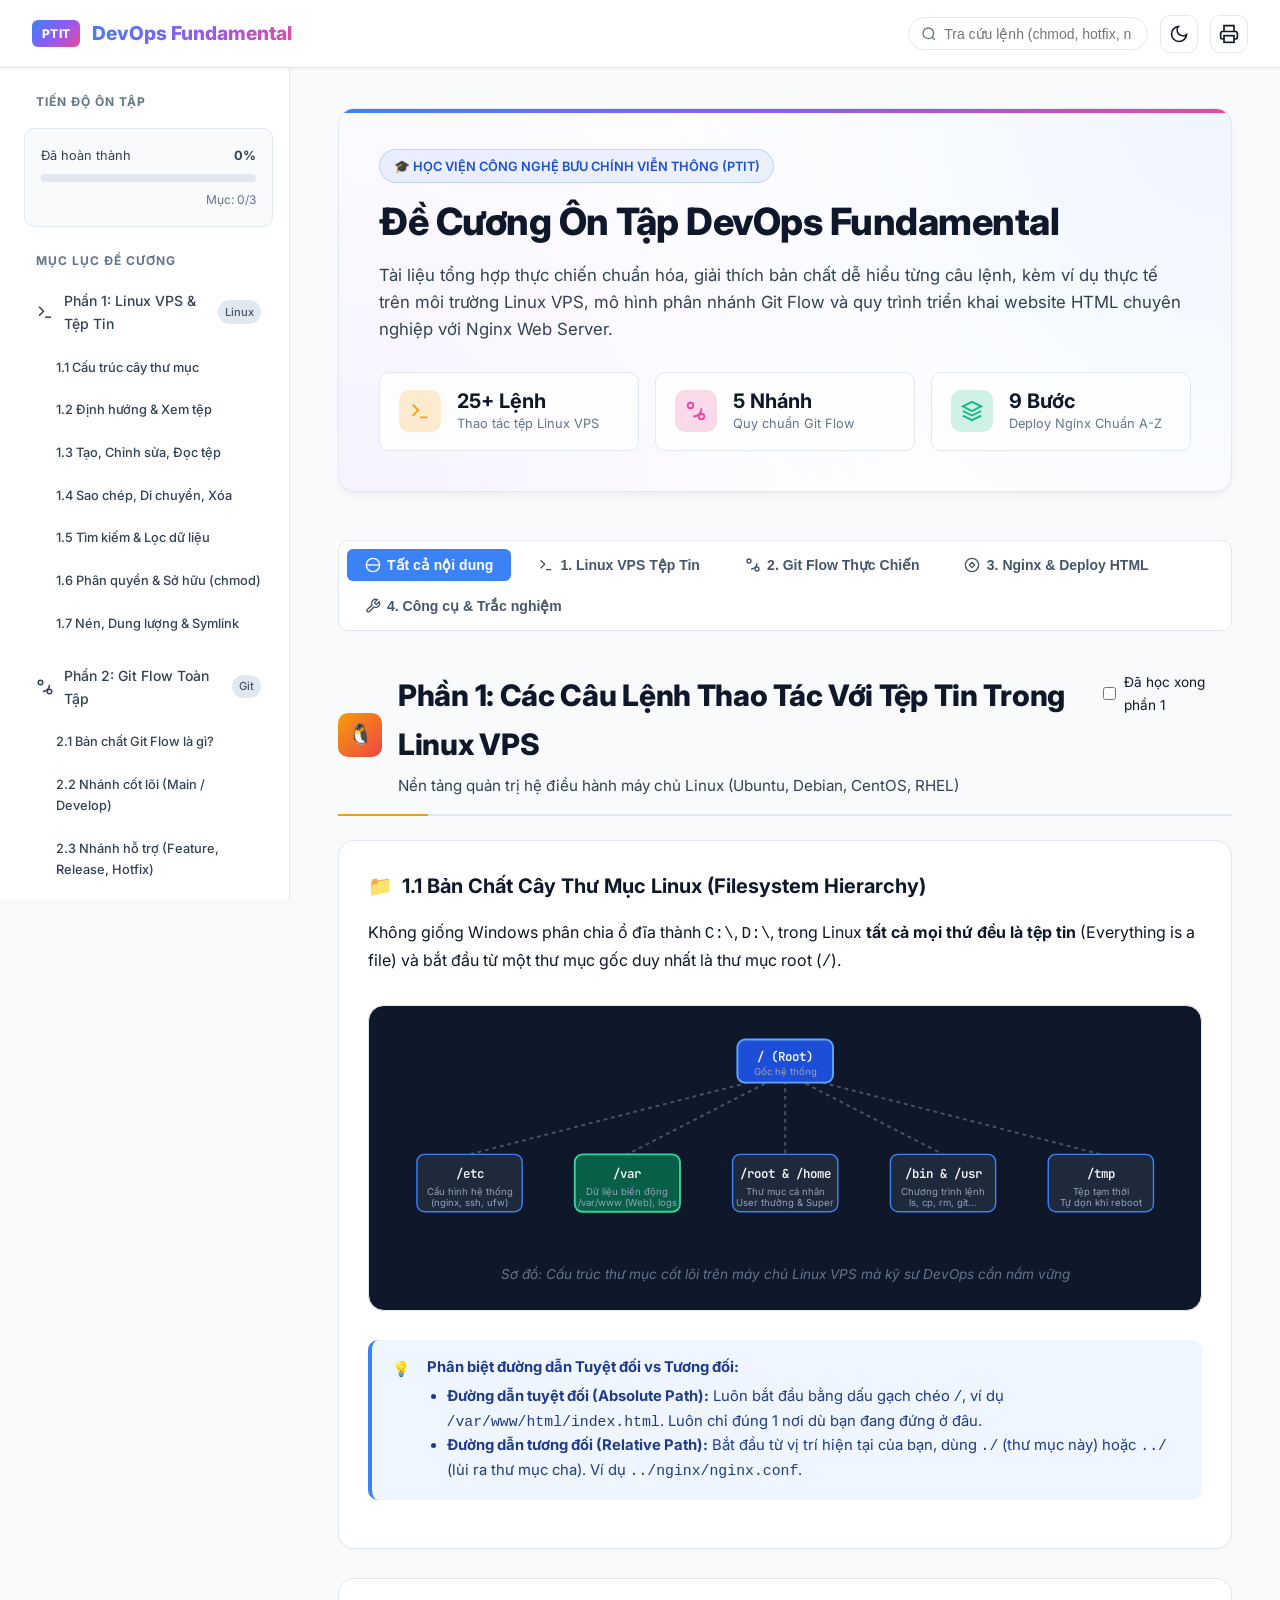
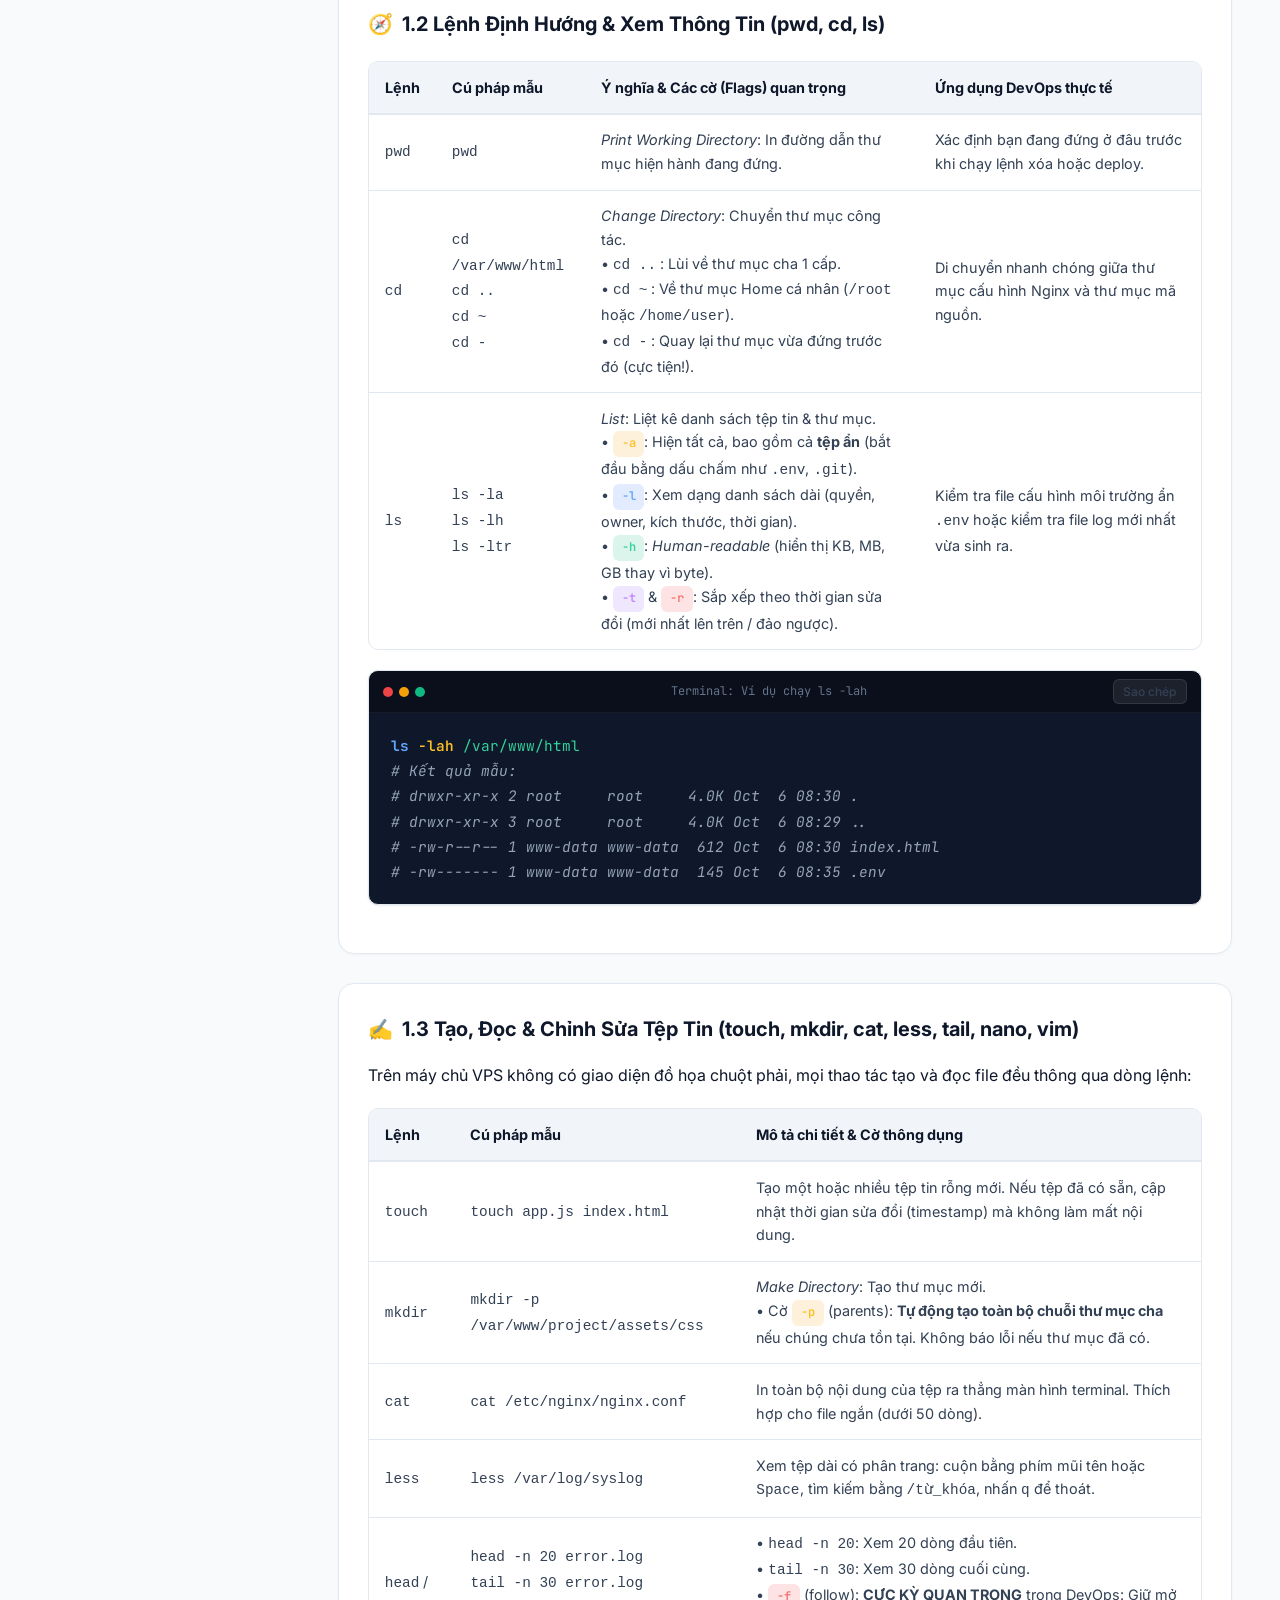
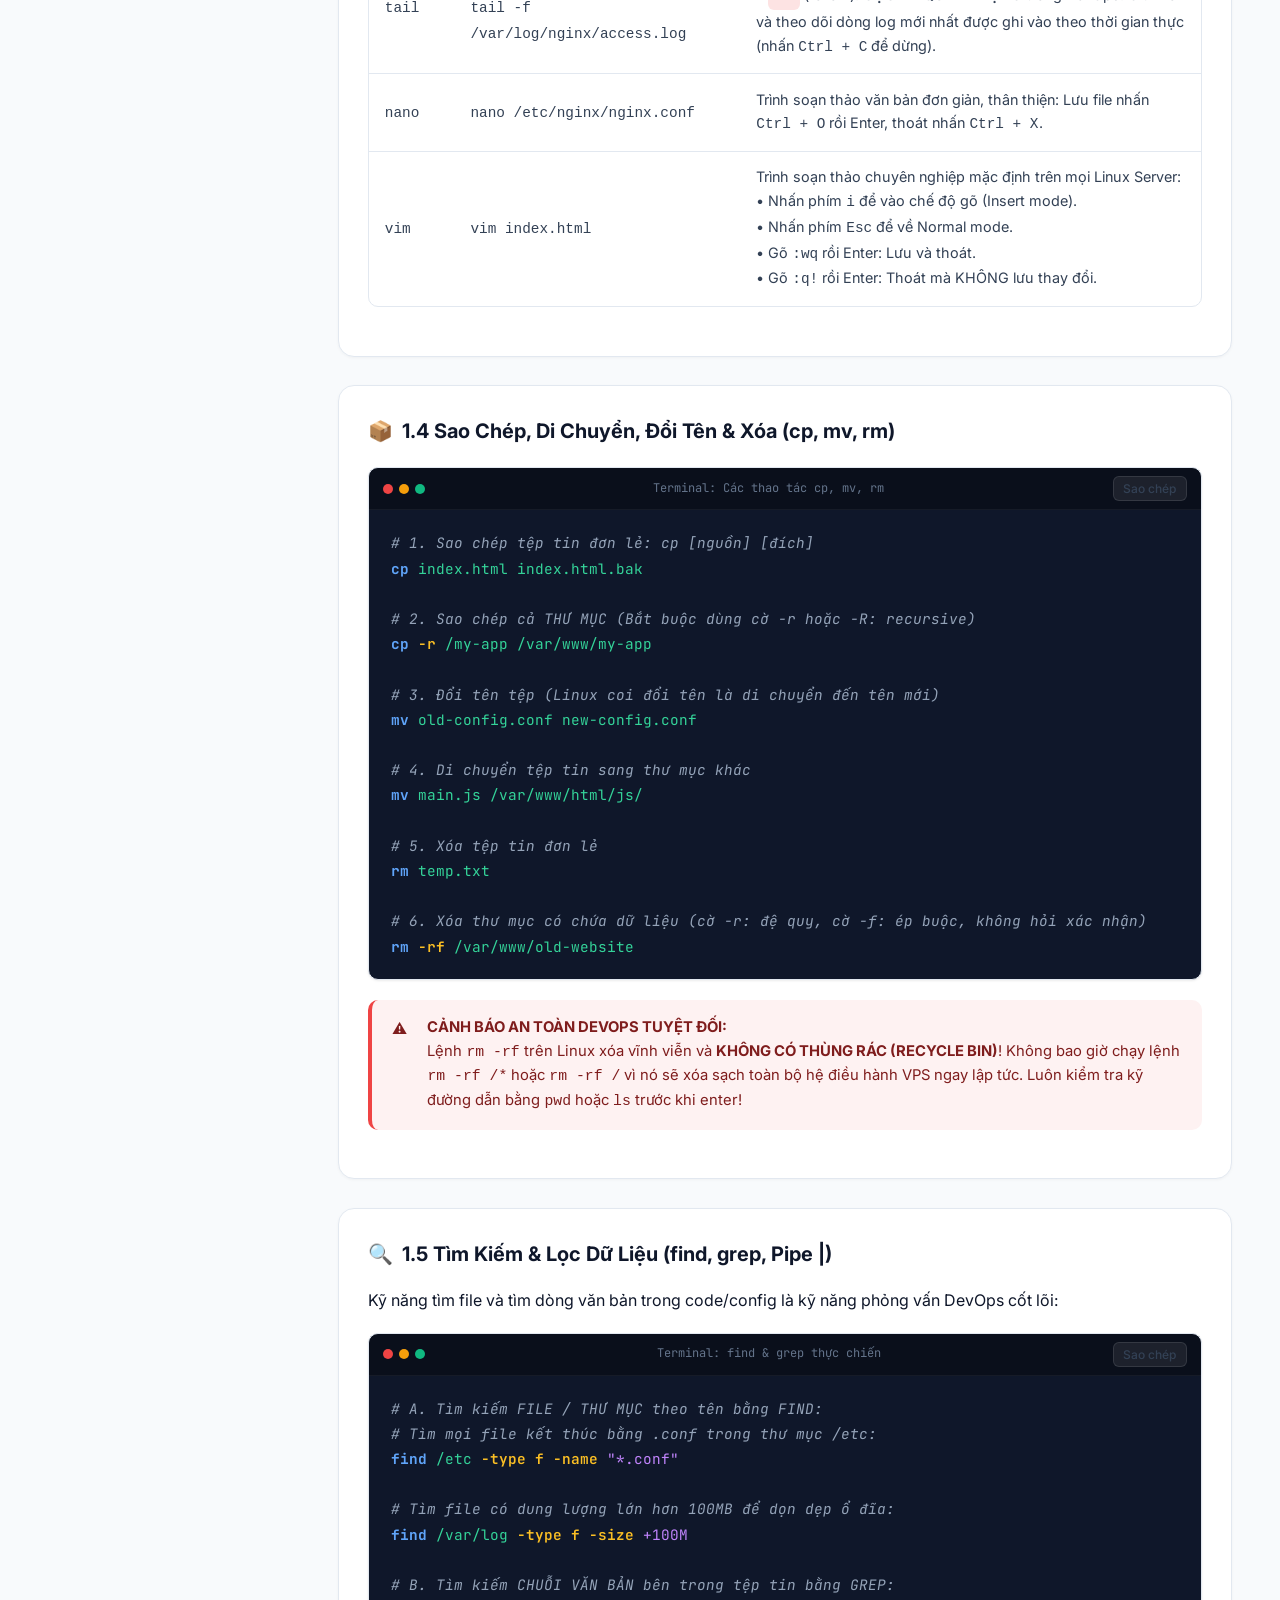
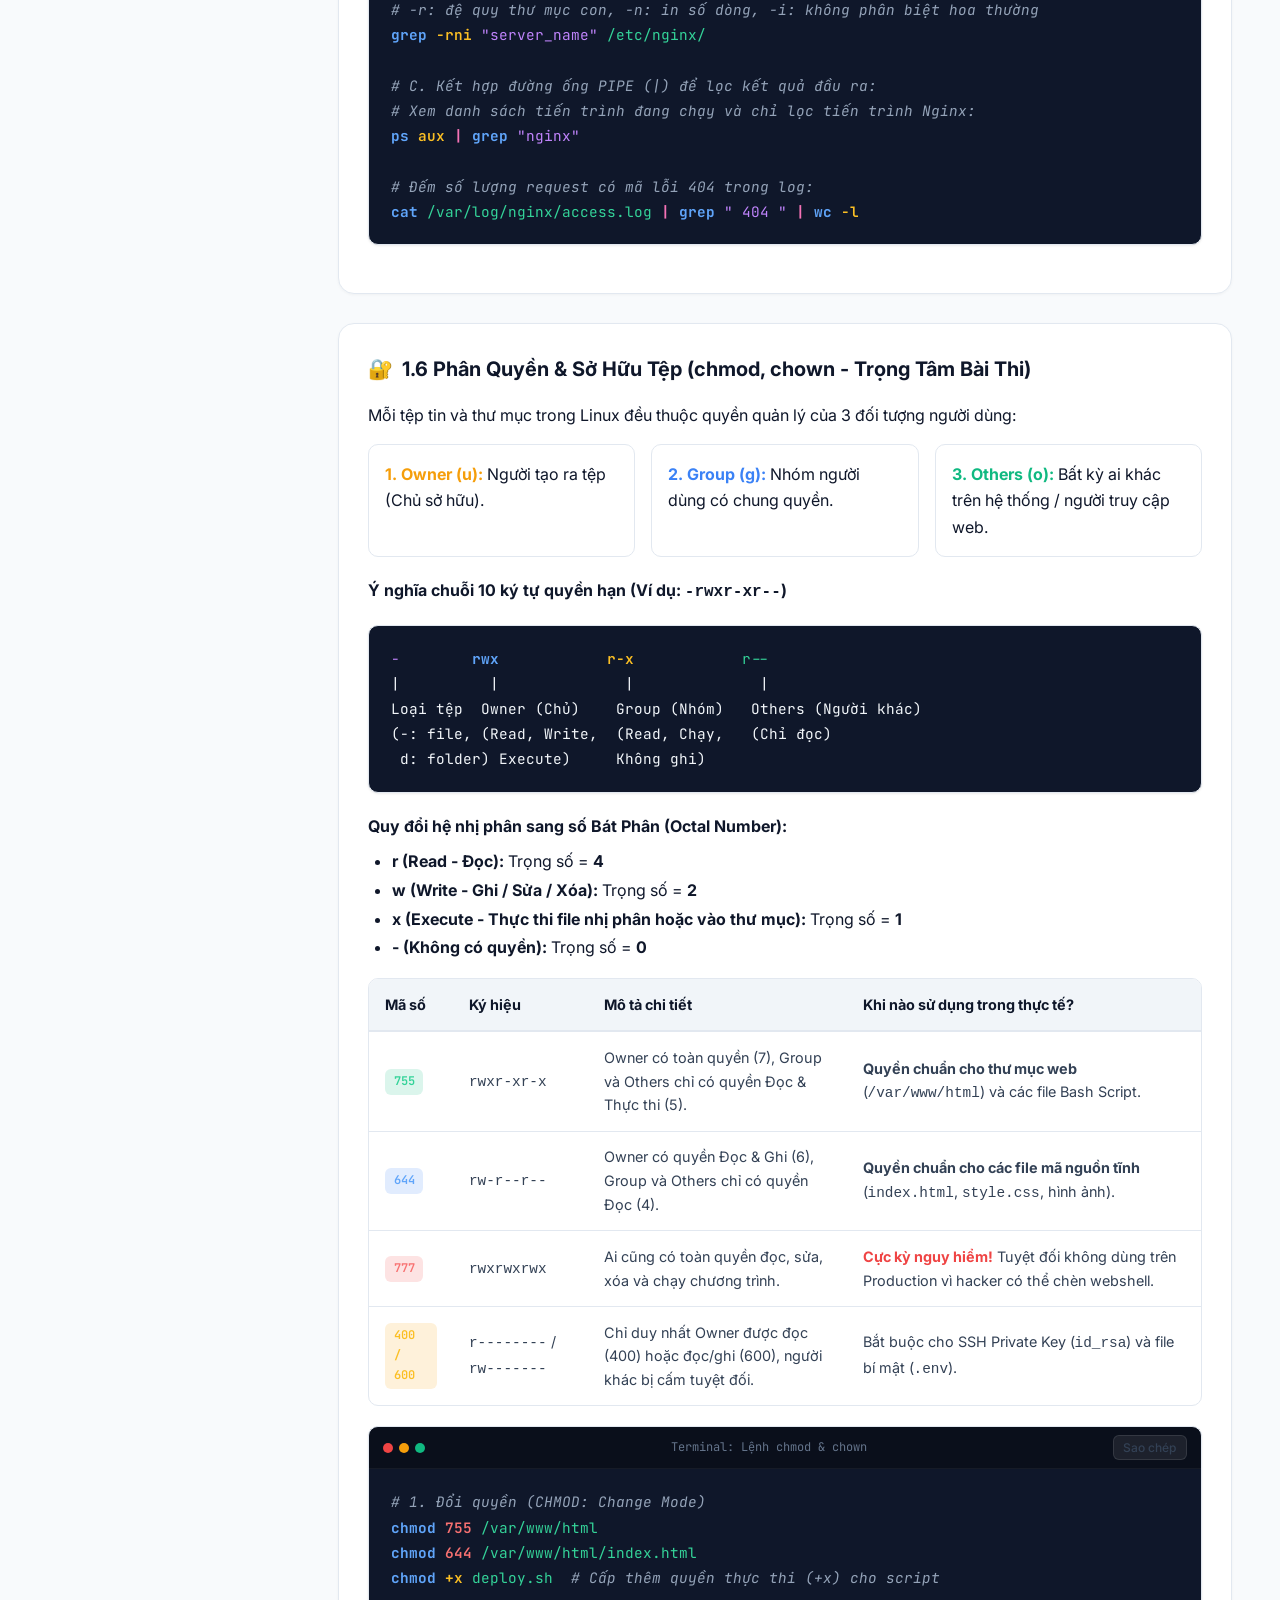
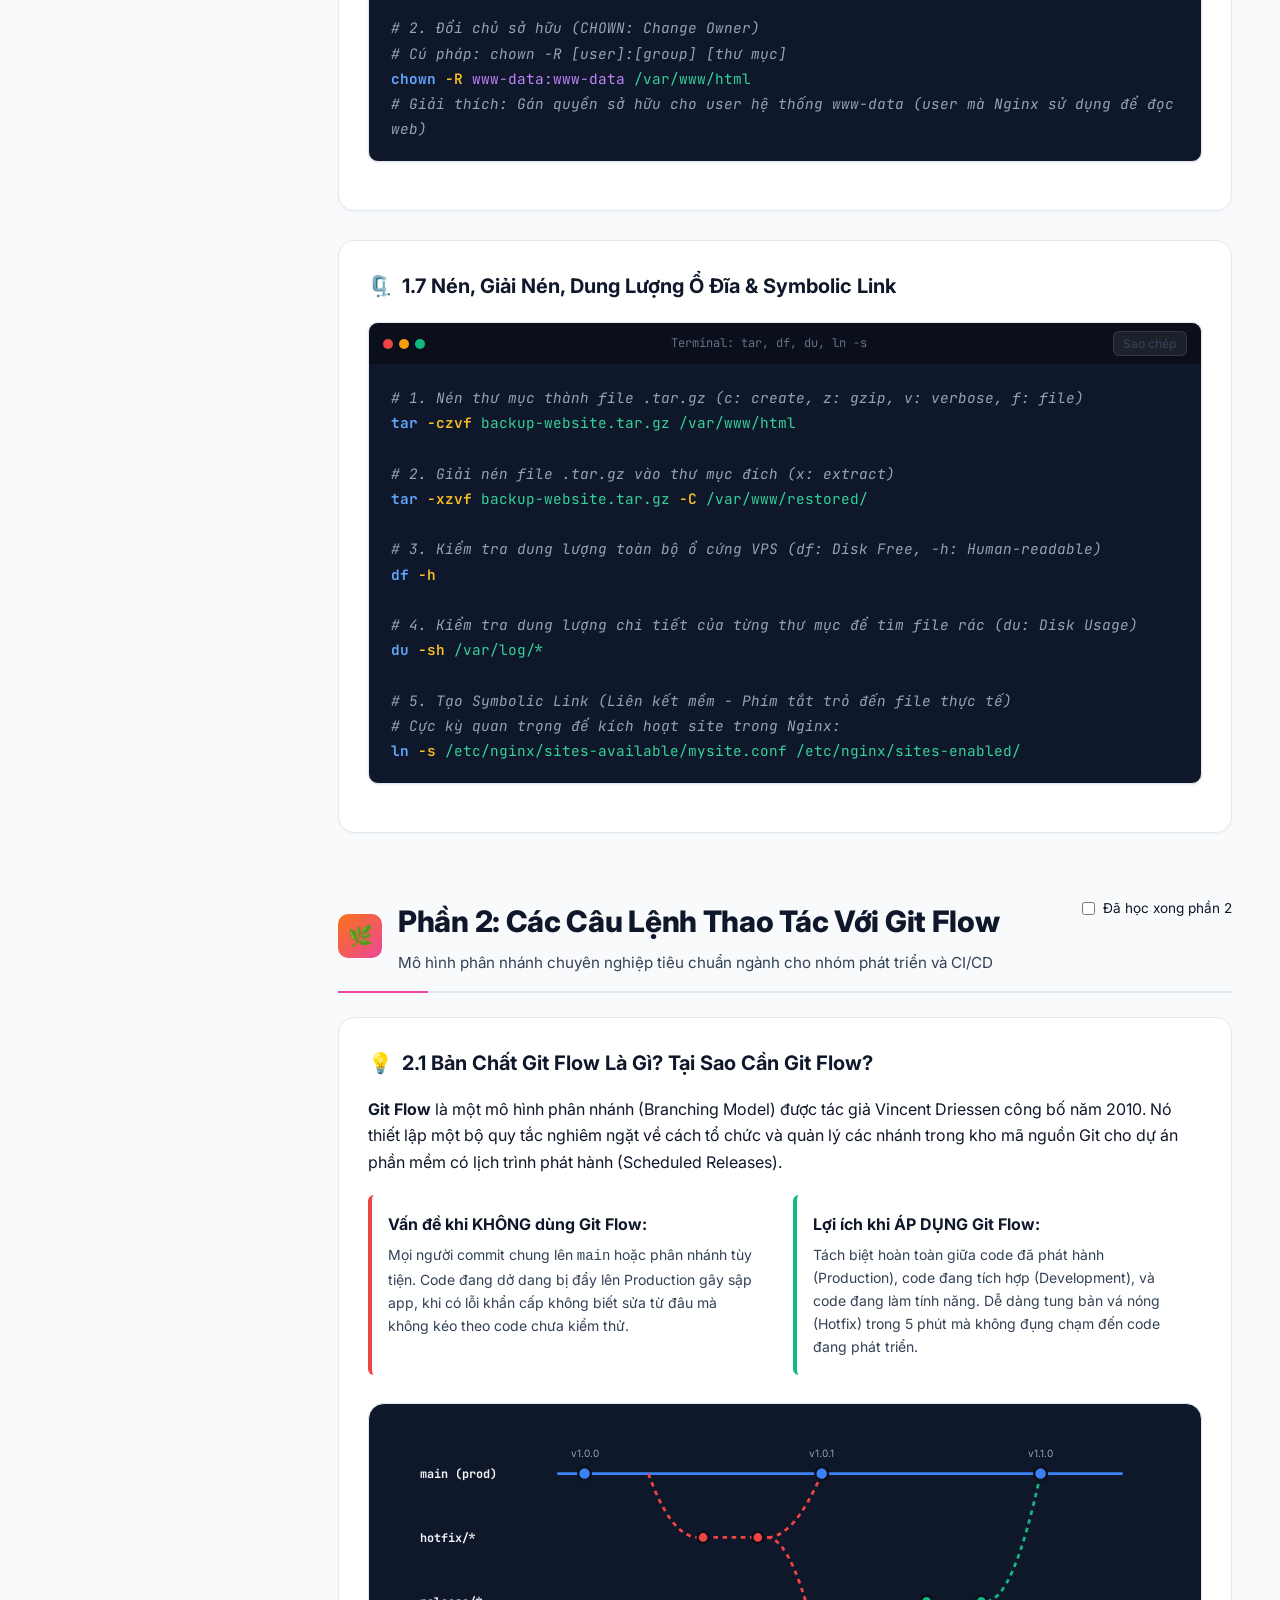
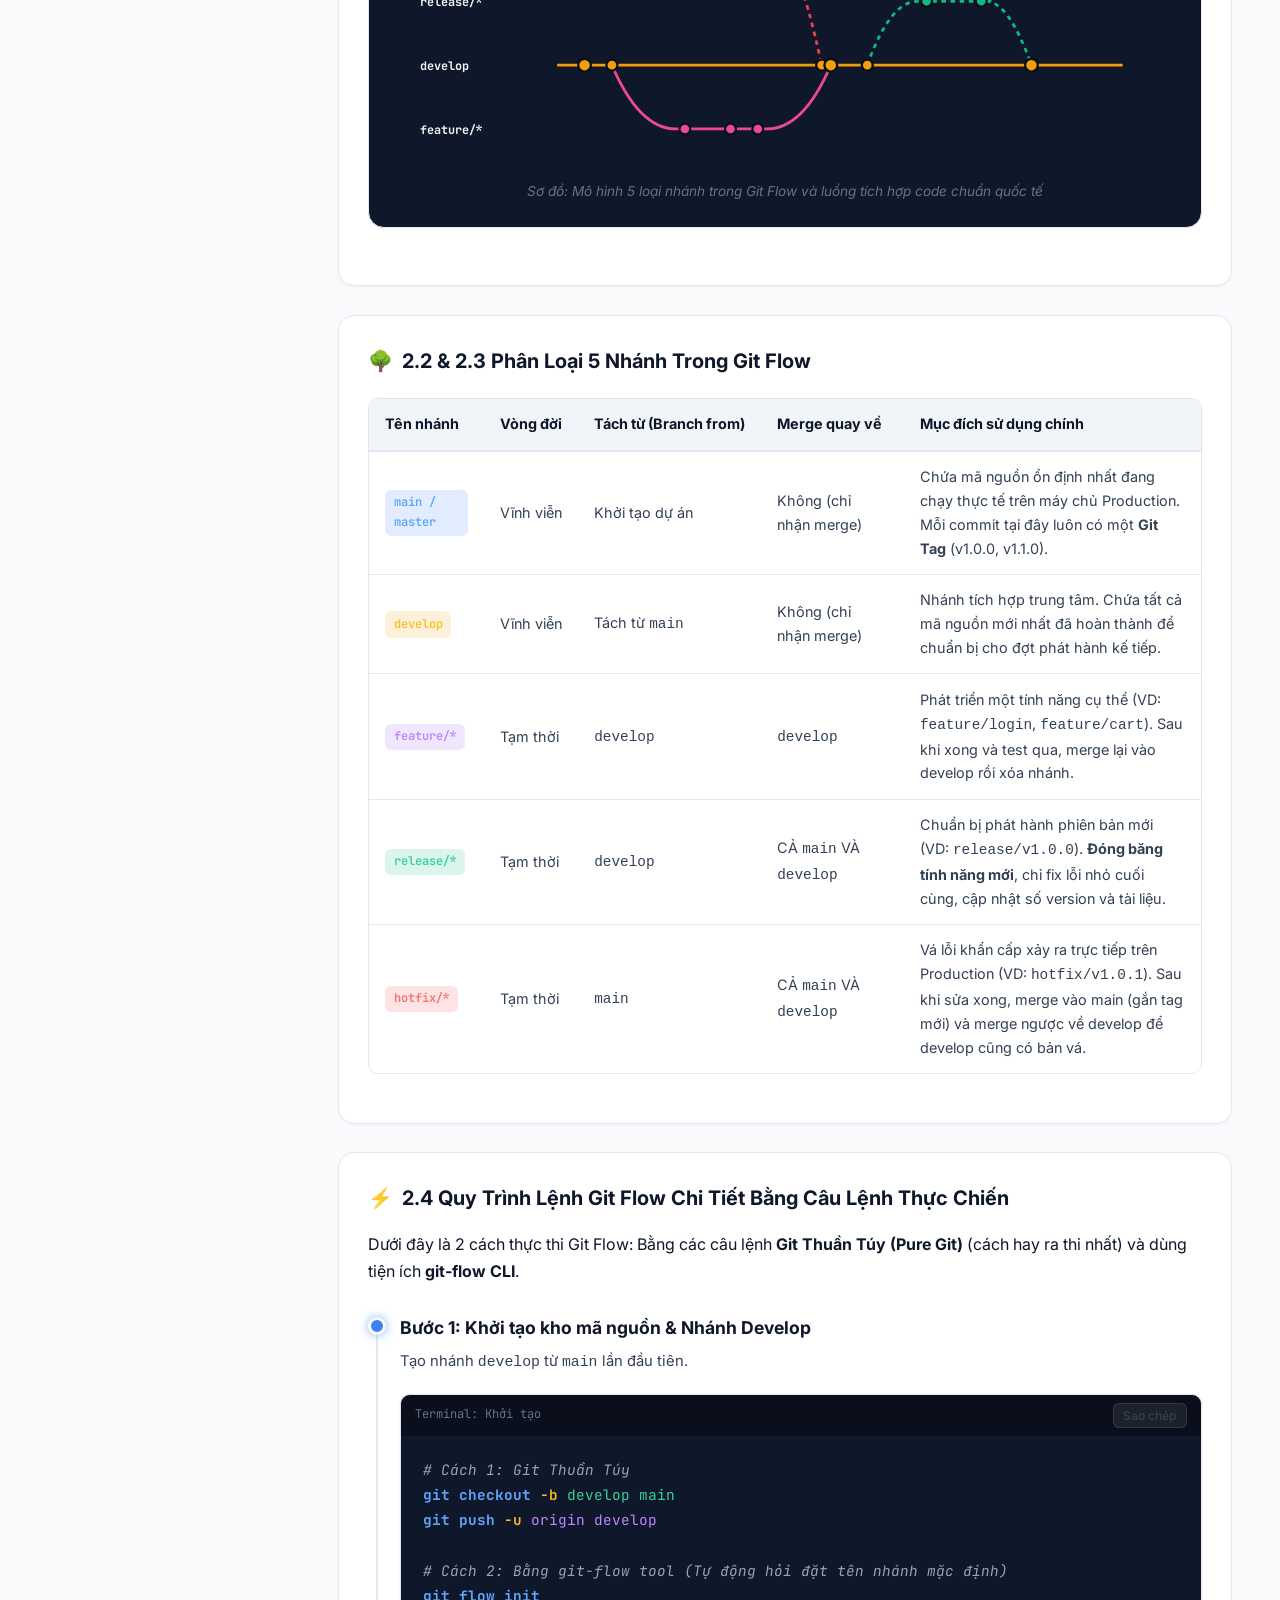
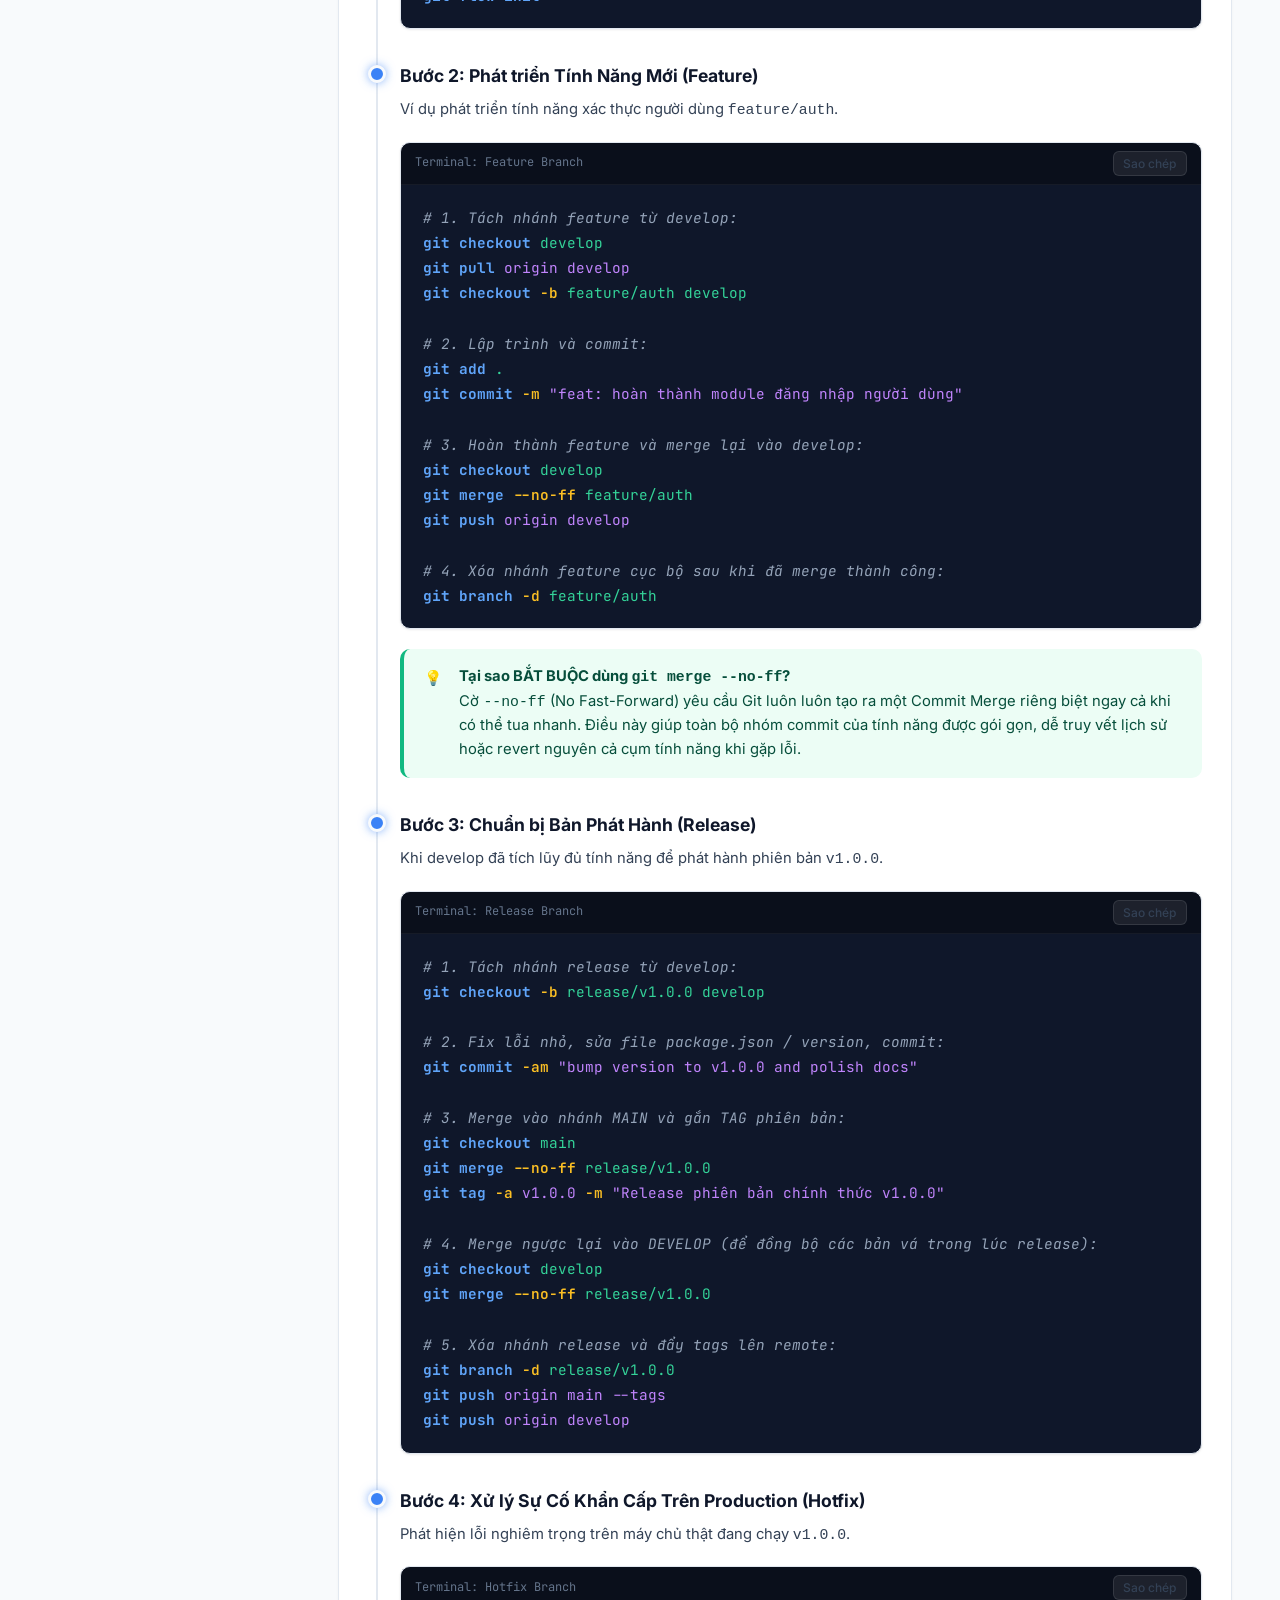
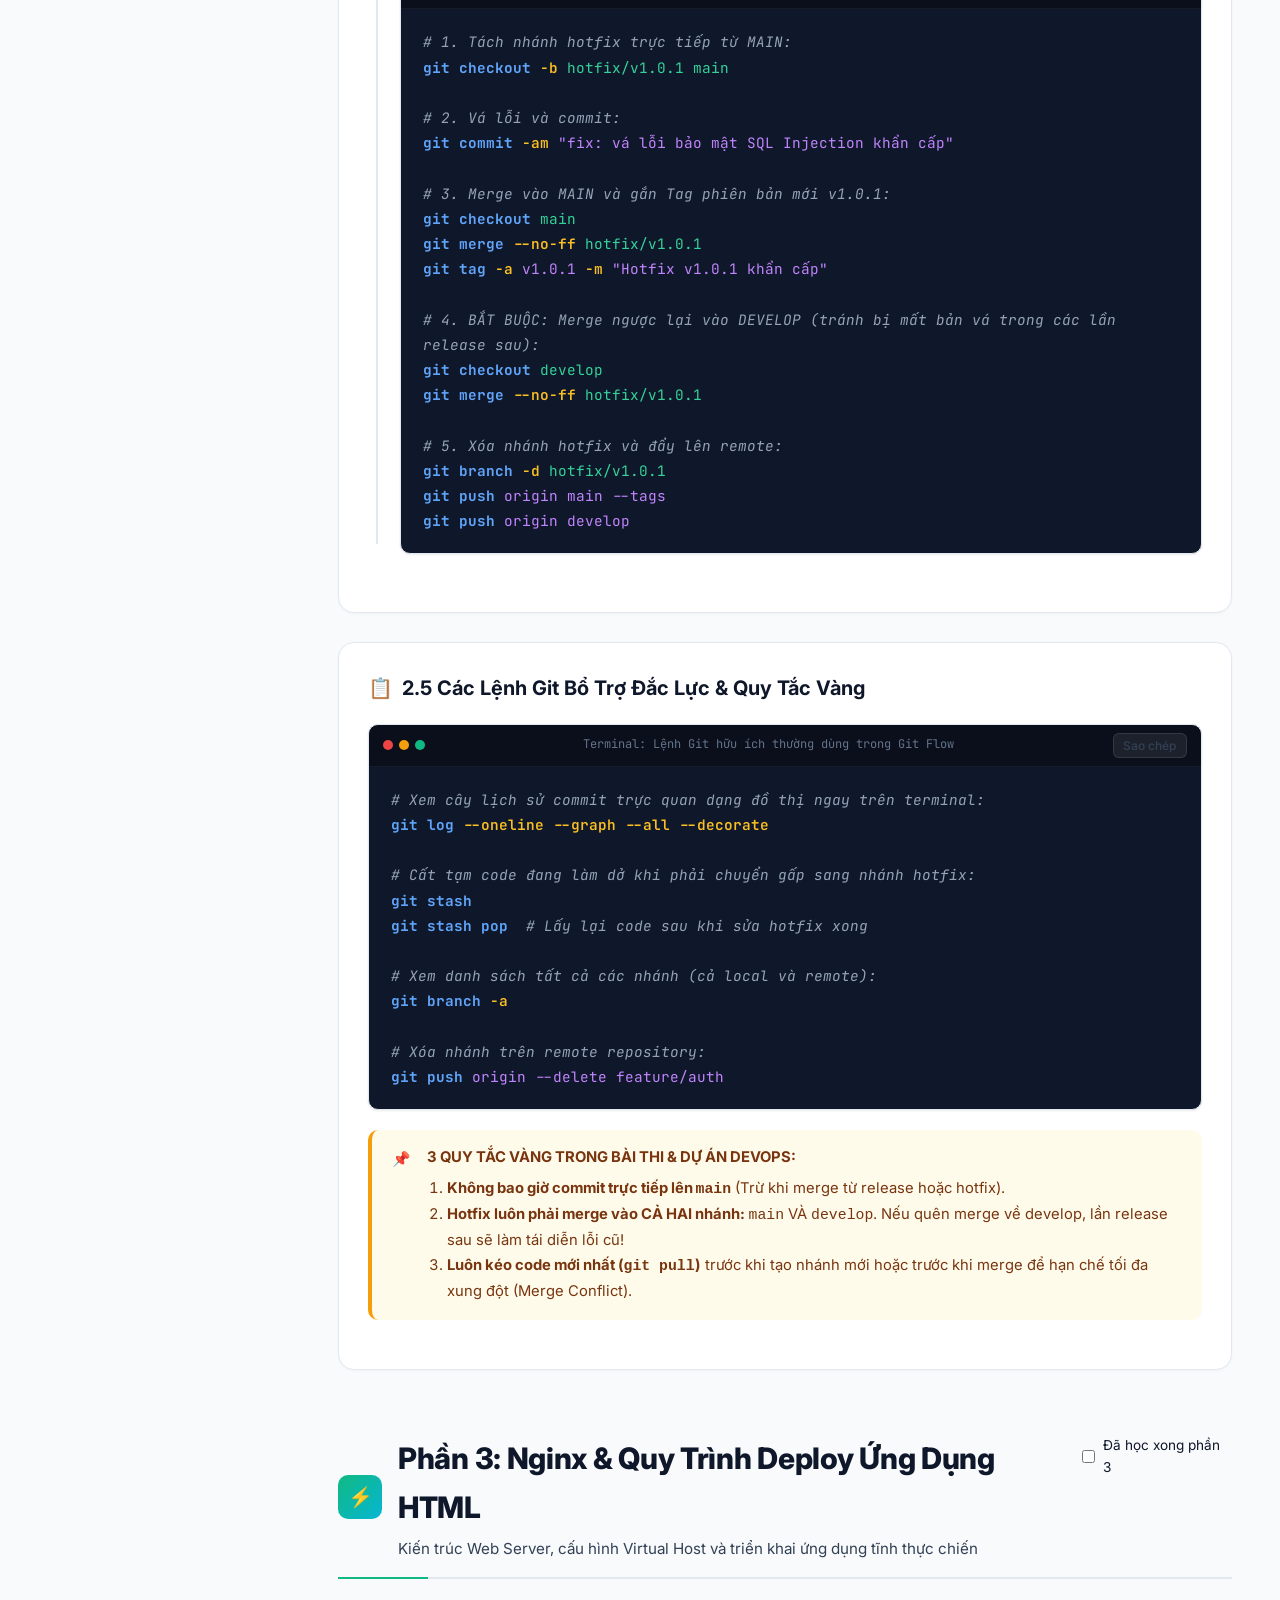
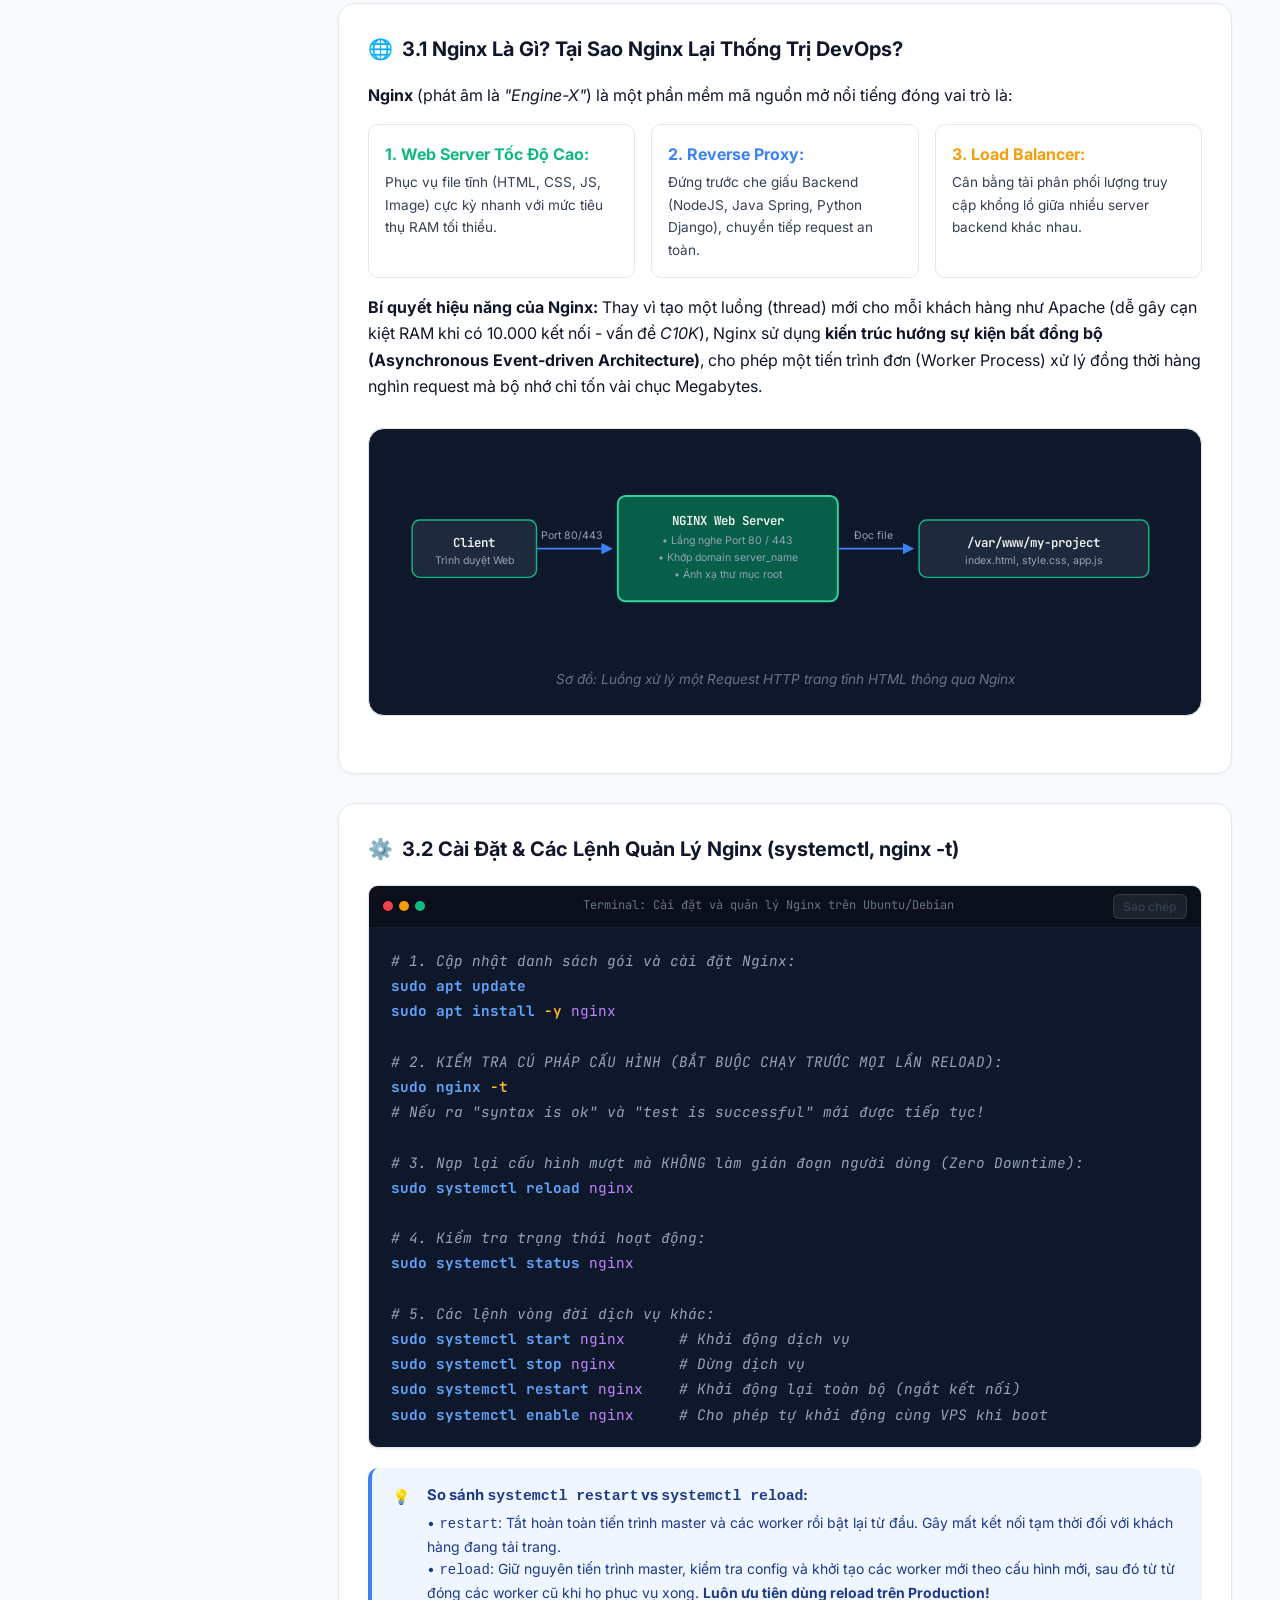
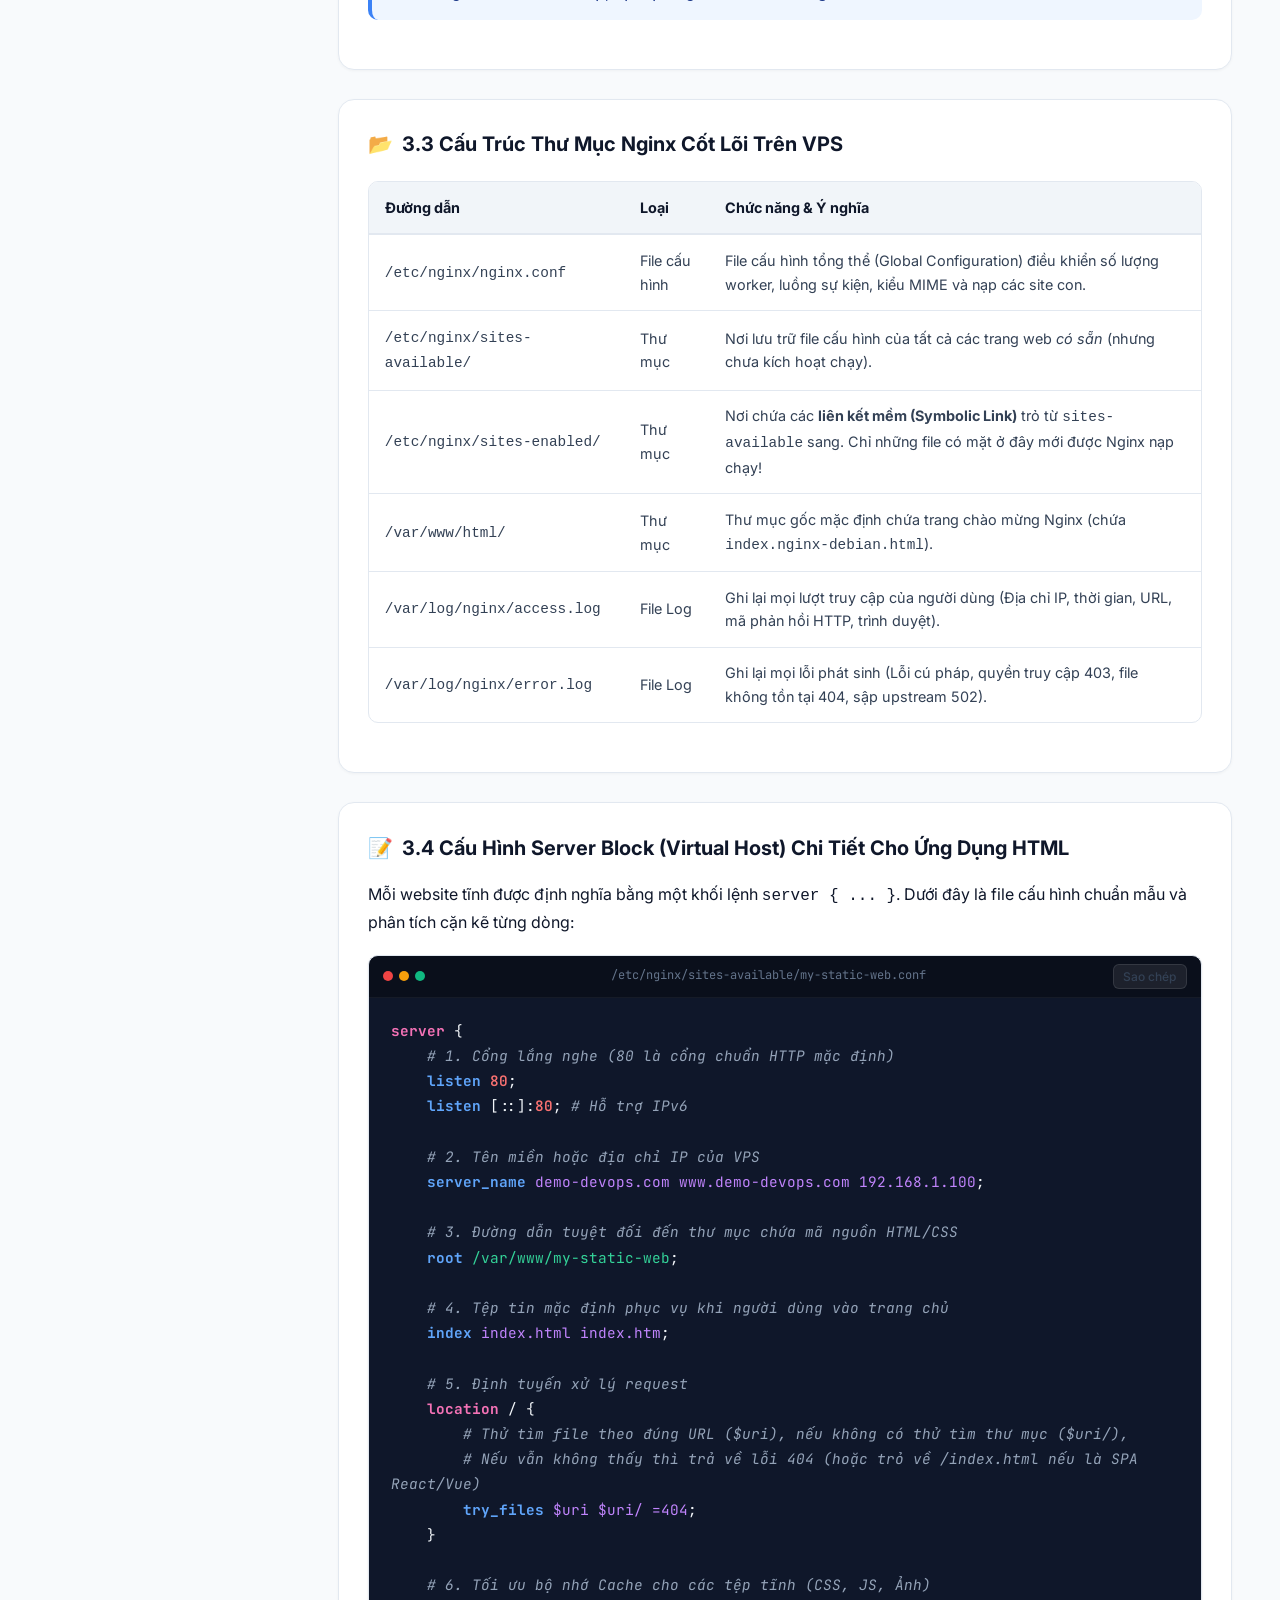
==== de_cuong_on_tap_devops_ptit.html @ 7e4b4e6a "upload de cuong on tap" ====
<!DOCTYPE html>
<html lang="vi" data-theme="light">
<head>
  <meta charset="UTF-8">
  <meta name="viewport" content="width=device-width, initial-scale=1.0">
  <title>Đề Cương Ôn Tập DevOps Fundamental - Linux VPS, Git Flow & Nginx Deploy | PTIT</title>
  <meta name="description" content="Đề cương ôn tập chi tiết, dễ hiểu môn DevOps Fundamental: Lệnh thao tác tệp tin Linux VPS, quy trình phân nhánh Git Flow, cấu hình và deploy website HTML với Nginx.">
  
  <!-- Google Fonts -->
  <link rel="preconnect" href="https://fonts.googleapis.com">
  <link rel="preconnect" href="https://fonts.gstatic.com" crossorigin>
  <link href="https://fonts.googleapis.com/css2?family=Inter:wght@400;500;600;700;800&family=JetBrains+Mono:wght@400;500;600;700&display=swap" rel="stylesheet">
  
  <!-- Stylesheet -->
  <style>
/* ===================================================================
   ĐỀ CƯƠNG ÔN TẬP DEVOPS FUNDAMENTAL - PTIT
   Chủ đề: Linux VPS File Commands | Git Flow | Nginx Deployment
   Design System & Styling
   =================================================================== */

:root {
  /* Color Palette - Dark Mode (Default) */
  --bg-primary: #0b0f19;
  --bg-secondary: #111827;
  --bg-card: #1a2234;
  --bg-card-hover: #222d42;
  --bg-input: #151d2d;
  --bg-code: #0d121f;

  --border-color: rgba(255, 255, 255, 0.08);
  --border-focus: #3b82f6;

  --text-primary: #f3f4f6;
  --text-secondary: #9ca3af;
  --text-muted: #6b7280;
  --text-accent: #60a5fa;

  /* Brand Accents */
  --accent-blue: #3b82f6;
  --accent-cyan: #06b6d4;
  --accent-green: #10b981;
  --accent-yellow: #f59e0b;
  --accent-red: #ef4444;
  --accent-purple: #8b5cf6;
  --accent-pink: #ec4899;

  /* Gradients */
  --gradient-linux: linear-gradient(135deg, #f59e0b 0%, #ef4444 100%);
  --gradient-git: linear-gradient(135deg, #f97316 0%, #ec4899 100%);
  --gradient-nginx: linear-gradient(135deg, #10b981 0%, #06b6d4 100%);
  --gradient-hero: linear-gradient(135deg, #3b82f6 0%, #8b5cf6 50%, #ec4899 100%);
  --gradient-badge: linear-gradient(135deg, rgba(59, 130, 246, 0.2), rgba(139, 92, 246, 0.2));

  /* Shadows */
  --shadow-sm: 0 2px 4px rgba(0, 0, 0, 0.3);
  --shadow-md: 0 4px 12px rgba(0, 0, 0, 0.4);
  --shadow-lg: 0 10px 25px -5px rgba(0, 0, 0, 0.5), 0 8px 10px -6px rgba(0, 0, 0, 0.4);
  --shadow-glow-blue: 0 0 25px rgba(59, 130, 246, 0.25);
  --shadow-glow-green: 0 0 25px rgba(16, 185, 129, 0.25);

  /* Typography & Layout */
  --font-sans: 'Inter', -apple-system, BlinkMacSystemFont, 'Segoe UI', Roboto, sans-serif;
  --font-mono: 'JetBrains Mono', 'Fira Code', Consolas, 'Courier New', monospace;
  --sidebar-width: 290px;
  --radius-sm: 6px;
  --radius-md: 10px;
  --radius-lg: 16px;
  --radius-full: 9999px;
  --transition: all 0.25s cubic-bezier(0.4, 0, 0.2, 1);
}

/* Light Mode Overrides (Bright, Clean, High Contrast) */
[data-theme="light"] {
  --bg-primary: #f8fafc;
  --bg-secondary: #f1f5f9;
  --bg-card: #ffffff;
  --bg-card-hover: #f1f5f9;
  --bg-input: #ffffff;
  --bg-code: #0f172a;

  --border-color: #e2e8f0;
  --border-focus: #2563eb;

  --text-primary: #0f172a;
  --text-secondary: #334155;
  --text-muted: #64748b;
  --text-accent: #2563eb;

  --shadow-sm: 0 1px 3px rgba(0, 0, 0, 0.05), 0 1px 2px rgba(0, 0, 0, 0.03);
  --shadow-md: 0 4px 6px -1px rgba(0, 0, 0, 0.07), 0 2px 4px -2px rgba(0, 0, 0, 0.04);
  --shadow-lg: 0 10px 15px -3px rgba(0, 0, 0, 0.07), 0 4px 6px -4px rgba(0, 0, 0, 0.03);
  --shadow-glow-blue: 0 0 20px rgba(37, 99, 235, 0.12);
  --shadow-glow-green: 0 0 20px rgba(16, 185, 129, 0.12);
}

/* Light Theme Component Overrides */
[data-theme="light"] .top-navbar {
  background: rgba(255, 255, 255, 0.95);
  border-bottom: 1px solid #e2e8f0;
  box-shadow: 0 1px 3px rgba(0, 0, 0, 0.04);
}

[data-theme="light"] .app-sidebar {
  background: #ffffff;
  border-right: 1px solid #e2e8f0;
}

[data-theme="light"] .sidebar-nav-link {
  color: #334155;
}

[data-theme="light"] .sidebar-nav-link:hover {
  background: #f1f5f9;
  color: #0f172a;
}

[data-theme="light"] .sidebar-nav-link.active {
  background: #2563eb;
  color: #ffffff;
}

[data-theme="light"] .sidebar-badge {
  background: #e2e8f0;
  color: #475569;
}

[data-theme="light"] .sidebar-progress {
  background: #f8fafc;
  border-color: #e2e8f0;
}

[data-theme="light"] .progress-bar-bg {
  background: #e2e8f0;
}

[data-theme="light"] .hero-banner {
  background: radial-gradient(circle at top right, rgba(59, 130, 246, 0.08), transparent 60%),
              radial-gradient(circle at bottom left, rgba(139, 92, 246, 0.08), transparent 60%),
              #ffffff;
  border: 1px solid #e2e8f0;
  box-shadow: 0 4px 6px -1px rgba(0, 0, 0, 0.05);
}

[data-theme="light"] .hero-tag {
  background: rgba(37, 99, 235, 0.08);
  border-color: rgba(37, 99, 235, 0.2);
  color: #1d4ed8;
}

[data-theme="light"] .hero-desc {
  color: #334155;
}

[data-theme="light"] .hero-stat-card {
  background: #f8fafc;
  border: 1px solid #e2e8f0;
}

[data-theme="light"] .stat-number {
  color: #0f172a;
}

[data-theme="light"] .filter-container {
  background: #ffffff;
  border: 1px solid #e2e8f0;
}

[data-theme="light"] .filter-btn {
  color: #475569;
}

[data-theme="light"] .filter-btn:hover {
  background: #f1f5f9;
  color: #0f172a;
}

[data-theme="light"] .content-card {
  background: #ffffff;
  border: 1px solid #e2e8f0;
  box-shadow: 0 1px 3px rgba(0, 0, 0, 0.04);
}

[data-theme="light"] .content-card:hover {
  border-color: #cbd5e1;
  box-shadow: 0 4px 12px rgba(0, 0, 0, 0.06);
}

[data-theme="light"] .card-title {
  color: #0f172a;
}

[data-theme="light"] .callout-info {
  background: #eff6ff;
  border-left-color: #3b82f6;
  color: #1e3a8a;
}

[data-theme="light"] .callout-tip {
  background: #ecfdf5;
  border-left-color: #10b981;
  color: #064e3b;
}

[data-theme="light"] .callout-warning {
  background: #fffbeb;
  border-left-color: #f59e0b;
  color: #78350f;
}

[data-theme="light"] .callout-danger {
  background: #fef2f2;
  border-left-color: #ef4444;
  color: #7f1d1d;
}

[data-theme="light"] .data-table th {
  background: #f1f5f9;
  color: #0f172a;
  border-bottom: 2px solid #e2e8f0;
}

[data-theme="light"] .data-table td {
  color: #334155;
  border-bottom: 1px solid #e2e8f0;
}

[data-theme="light"] .data-table tbody tr:hover {
  background: #f8fafc;
}

[data-theme="light"] .quiz-section {
  background: #ffffff;
  border: 1px solid #e2e8f0;
}

[data-theme="light"] .quiz-question-card {
  background: #f8fafc;
  border: 1px solid #e2e8f0;
}

[data-theme="light"] .quiz-q-text {
  color: #0f172a;
}

[data-theme="light"] .quiz-option-btn {
  background: #ffffff;
  border: 1px solid #e2e8f0;
  color: #334155;
}

[data-theme="light"] .quiz-option-btn:hover {
  background: #eff6ff;
  color: #1d4ed8;
  border-color: #3b82f6;
}

[data-theme="light"] .quiz-explanation {
  background: #f1f5f9;
  color: #334155;
}

[data-theme="light"] .calc-card {
  background: #ffffff;
  border: 1px solid #e2e8f0;
}

[data-theme="light"] .calc-column {
  background: #f8fafc;
  border: 1px solid #e2e8f0;
}

[data-theme="light"] .calc-column-title {
  color: #1d4ed8;
}

[data-theme="light"] .calc-checkbox-label {
  color: #334155;
}

[data-theme="light"] .calc-checkbox-label:hover {
  background: #f1f5f9;
}

[data-theme="light"] .check-badge {
  background: #f1f5f9;
  border-color: #e2e8f0;
  color: #475569;
}

[data-theme="light"] .check-badge:hover {
  background: #ecfdf5;
  color: #065f46;
  border-color: #10b981;
}

[data-theme="light"] .check-badge.checked {
  background: #dcfce7;
  color: #15803d;
  border-color: #86efac;
}

/* Base Styles & Reset */
*, *::before, *::after {
  box-sizing: border-box;
  margin: 0;
  padding: 0;
}

html {
  scroll-behavior: smooth;
  font-size: 16px;
  scroll-padding-top: 80px;
}

body {
  font-family: var(--font-sans);
  background-color: var(--bg-primary);
  color: var(--text-primary);
  line-height: 1.65;
  transition: background-color 0.3s ease, color 0.3s ease;
  overflow-x: hidden;
}

/* Custom Scrollbar */
::-webkit-scrollbar {
  width: 8px;
  height: 8px;
}

::-webkit-scrollbar-track {
  background: var(--bg-primary);
}

::-webkit-scrollbar-thumb {
  background: var(--bg-card-hover);
  border-radius: 4px;
}

::-webkit-scrollbar-thumb:hover {
  background: var(--accent-blue);
}

/* Reading Progress Bar */
#reading-progress {
  position: fixed;
  top: 0;
  left: 0;
  height: 3px;
  width: 0%;
  background: var(--gradient-hero);
  z-index: 1000;
  transition: width 0.1s ease-out;
}

/* Header & Navbar */
.top-navbar {
  position: sticky;
  top: 0;
  left: 0;
  right: 0;
  height: 68px;
  background: rgba(11, 15, 25, 0.85);
  backdrop-filter: blur(12px);
  -webkit-backdrop-filter: blur(12px);
  border-bottom: 1px solid var(--border-color);
  z-index: 900;
  display: flex;
  align-items: center;
  justify-content: space-between;
  padding: 0 2rem;
  transition: var(--transition);
}

[data-theme="light"] .top-navbar {
  background: rgba(255, 255, 255, 0.9);
}

.nav-brand {
  display: flex;
  align-items: center;
  gap: 0.75rem;
  text-decoration: none;
  color: var(--text-primary);
  font-weight: 700;
  font-size: 1.2rem;
}

.brand-badge {
  background: var(--gradient-hero);
  color: #fff;
  padding: 0.25rem 0.6rem;
  border-radius: var(--radius-sm);
  font-size: 0.75rem;
  font-weight: 800;
  letter-spacing: 0.5px;
}

.brand-title {
  background: var(--gradient-hero);
  -webkit-background-clip: text;
  background-clip: text;
  -webkit-text-fill-color: transparent;
  font-weight: 800;
}

.nav-controls {
  display: flex;
  align-items: center;
  gap: 0.75rem;
}

.nav-search {
  position: relative;
  display: flex;
  align-items: center;
}

.nav-search input {
  background: var(--bg-input);
  border: 1px solid var(--border-color);
  color: var(--text-primary);
  padding: 0.45rem 1rem 0.45rem 2.2rem;
  border-radius: var(--radius-full);
  font-size: 0.875rem;
  width: 240px;
  transition: var(--transition);
  outline: none;
}

.nav-search input:focus {
  border-color: var(--accent-blue);
  box-shadow: 0 0 0 3px rgba(59, 130, 246, 0.2);
  width: 300px;
}

.nav-search svg {
  position: absolute;
  left: 0.8rem;
  color: var(--text-muted);
  width: 16px;
  height: 16px;
  pointer-events: none;
}

.btn-icon {
  background: var(--bg-card);
  border: 1px solid var(--border-color);
  color: var(--text-primary);
  width: 38px;
  height: 38px;
  border-radius: var(--radius-md);
  display: inline-flex;
  align-items: center;
  justify-content: center;
  cursor: pointer;
  transition: var(--transition);
}

.btn-icon:hover {
  background: var(--bg-card-hover);
  border-color: var(--accent-blue);
  color: var(--accent-blue);
}

.mobile-nav-toggle {
  display: none;
}

/* Main Container Layout */
.app-container {
  display: flex;
  max-width: 1560px;
  margin: 0 auto;
  position: relative;
}

/* Sidebar Navigation */
.app-sidebar {
  width: var(--sidebar-width);
  min-width: var(--sidebar-width);
  height: calc(100vh - 68px);
  position: sticky;
  top: 68px;
  overflow-y: auto;
  padding: 1.5rem 1rem 2rem 1.5rem;
  border-right: 1px solid var(--border-color);
  background: var(--bg-primary);
}

.sidebar-section-title {
  font-size: 0.75rem;
  text-transform: uppercase;
  letter-spacing: 1px;
  color: var(--text-muted);
  margin-bottom: 0.6rem;
  padding-left: 0.75rem;
  font-weight: 700;
}

.sidebar-nav-list {
  list-style: none;
  margin-bottom: 1.5rem;
}

.sidebar-nav-item {
  margin-bottom: 0.25rem;
}

.sidebar-nav-link {
  display: flex;
  align-items: center;
  gap: 0.65rem;
  padding: 0.55rem 0.75rem;
  border-radius: var(--radius-md);
  text-decoration: none;
  color: var(--text-secondary);
  font-size: 0.875rem;
  font-weight: 500;
  transition: var(--transition);
}

.sidebar-nav-link:hover {
  color: var(--text-primary);
  background: var(--bg-card);
  transform: translateX(3px);
}

.sidebar-nav-link.active {
  color: #fff;
  background: var(--accent-blue);
  font-weight: 600;
  box-shadow: 0 4px 12px rgba(59, 130, 246, 0.3);
}

.sidebar-nav-link .icon {
  width: 18px;
  height: 18px;
  flex-shrink: 0;
}

.sidebar-badge {
  margin-left: auto;
  font-size: 0.7rem;
  padding: 0.15rem 0.45rem;
  border-radius: var(--radius-full);
  background: rgba(255, 255, 255, 0.1);
  color: inherit;
}

.sidebar-progress {
  background: var(--bg-card);
  border: 1px solid var(--border-color);
  border-radius: var(--radius-md);
  padding: 1rem;
  margin-top: 1rem;
}

.sidebar-progress-header {
  display: flex;
  justify-content: space-between;
  align-items: center;
  font-size: 0.8rem;
  color: var(--text-secondary);
  margin-bottom: 0.5rem;
}

.progress-bar-bg {
  width: 100%;
  height: 8px;
  background: var(--bg-input);
  border-radius: var(--radius-full);
  overflow: hidden;
}

.progress-bar-fill {
  height: 100%;
  width: 0%;
  background: var(--gradient-hero);
  border-radius: var(--radius-full);
  transition: width 0.4s ease;
}

/* Main Content Area */
.app-content {
  flex: 1;
  min-width: 0;
  padding: 2.5rem 3rem 5rem 3rem;
}

/* Hero Section */
.hero-banner {
  background: radial-gradient(circle at top right, rgba(59, 130, 246, 0.15), transparent 60%),
              radial-gradient(circle at bottom left, rgba(139, 92, 246, 0.15), transparent 60%),
              var(--bg-card);
  border: 1px solid var(--border-color);
  border-radius: var(--radius-lg);
  padding: 2.5rem;
  margin-bottom: 3rem;
  position: relative;
  overflow: hidden;
  box-shadow: var(--shadow-md);
}

.hero-banner::before {
  content: '';
  position: absolute;
  top: 0;
  left: 0;
  right: 0;
  height: 4px;
  background: var(--gradient-hero);
}

.hero-tag {
  display: inline-flex;
  align-items: center;
  gap: 0.5rem;
  background: var(--gradient-badge);
  border: 1px solid rgba(59, 130, 246, 0.3);
  color: var(--text-accent);
  padding: 0.35rem 0.85rem;
  border-radius: var(--radius-full);
  font-size: 0.8rem;
  font-weight: 600;
  margin-bottom: 1rem;
}

.hero-title {
  font-size: 2.35rem;
  font-weight: 800;
  line-height: 1.25;
  margin-bottom: 1rem;
  letter-spacing: -0.5px;
}

.hero-desc {
  font-size: 1.05rem;
  color: var(--text-secondary);
  max-width: 820px;
  margin-bottom: 1.8rem;
  line-height: 1.6;
}

.hero-stats {
  display: grid;
  grid-template-columns: repeat(auto-fit, minmax(180px, 1fr));
  gap: 1rem;
  margin-top: 1.5rem;
}

.hero-stat-card {
  background: rgba(0, 0, 0, 0.2);
  border: 1px solid var(--border-color);
  border-radius: var(--radius-md);
  padding: 1rem 1.2rem;
  display: flex;
  align-items: center;
  gap: 1rem;
}

[data-theme="light"] .hero-stat-card {
  background: rgba(255, 255, 255, 0.8);
}

.stat-icon {
  width: 42px;
  height: 42px;
  border-radius: var(--radius-md);
  display: flex;
  align-items: center;
  justify-content: center;
  flex-shrink: 0;
}

.stat-icon.linux { background: rgba(245, 158, 11, 0.2); color: var(--accent-yellow); }
.stat-icon.git { background: rgba(236, 72, 153, 0.2); color: var(--accent-pink); }
.stat-icon.nginx { background: rgba(16, 185, 129, 0.2); color: var(--accent-green); }

.stat-number {
  font-size: 1.25rem;
  font-weight: 700;
  line-height: 1.2;
}

.stat-label {
  font-size: 0.8rem;
  color: var(--text-muted);
}

/* Quick Filter Pills */
.filter-container {
  display: flex;
  align-items: center;
  gap: 0.6rem;
  margin-bottom: 2.5rem;
  flex-wrap: wrap;
  padding: 0.5rem;
  background: var(--bg-card);
  border: 1px solid var(--border-color);
  border-radius: var(--radius-md);
}

.filter-btn {
  background: transparent;
  border: none;
  color: var(--text-secondary);
  padding: 0.5rem 1.1rem;
  border-radius: var(--radius-sm);
  font-size: 0.875rem;
  font-weight: 600;
  cursor: pointer;
  transition: var(--transition);
  display: flex;
  align-items: center;
  gap: 0.4rem;
}

.filter-btn:hover {
  color: var(--text-primary);
  background: var(--bg-card-hover);
}

.filter-btn.active {
  background: var(--accent-blue);
  color: #fff;
}

/* Section Header Styles */
.topic-section {
  margin-bottom: 4rem;
  scroll-margin-top: 90px;
}

.section-header {
  display: flex;
  align-items: flex-start;
  justify-content: space-between;
  margin-bottom: 1.5rem;
  padding-bottom: 1rem;
  border-bottom: 2px solid var(--border-color);
  position: relative;
}

.section-header::after {
  content: '';
  position: absolute;
  bottom: -2px;
  left: 0;
  width: 90px;
  height: 2px;
  background: var(--accent-blue);
}

.topic-section.linux .section-header::after { background: var(--accent-yellow); }
.topic-section.git .section-header::after { background: var(--accent-pink); }
.topic-section.nginx .section-header::after { background: var(--accent-green); }

.section-title-wrap {
  display: flex;
  align-items: center;
  gap: 1rem;
}

.section-badge {
  width: 44px;
  height: 44px;
  border-radius: var(--radius-md);
  display: flex;
  align-items: center;
  justify-content: center;
  font-size: 1.25rem;
  flex-shrink: 0;
}

.section-badge.linux { background: var(--gradient-linux); color: #fff; }
.section-badge.git { background: var(--gradient-git); color: #fff; }
.section-badge.nginx { background: var(--gradient-nginx); color: #fff; }

.section-title {
  font-size: 1.85rem;
  font-weight: 800;
  letter-spacing: -0.3px;
}

.section-subtitle {
  font-size: 0.95rem;
  color: var(--text-secondary);
  margin-top: 0.25rem;
}

/* Cards & Content Blocks */
.content-card {
  background: var(--bg-card);
  border: 1px solid var(--border-color);
  border-radius: var(--radius-lg);
  padding: 1.8rem;
  margin-bottom: 1.8rem;
  transition: var(--transition);
  box-shadow: var(--shadow-sm);
  position: relative;
}

.content-card:hover {
  border-color: rgba(255, 255, 255, 0.15);
  box-shadow: var(--shadow-md);
}

.card-title {
  font-size: 1.25rem;
  font-weight: 700;
  display: flex;
  align-items: center;
  gap: 0.6rem;
  margin-bottom: 1rem;
  color: var(--text-primary);
}

.card-title .icon-mini {
  color: var(--text-accent);
}

/* Info Callout Boxes */
.callout {
  padding: 1rem 1.25rem;
  border-radius: var(--radius-md);
  margin: 1.25rem 0;
  display: flex;
  gap: 0.85rem;
  font-size: 0.925rem;
  line-height: 1.6;
  border-left: 4px solid transparent;
}

.callout-icon {
  flex-shrink: 0;
  width: 22px;
  height: 22px;
  margin-top: 2px;
}

.callout-info {
  background: rgba(59, 130, 246, 0.08);
  border-left-color: var(--accent-blue);
  color: #bfdbfe;
}
[data-theme="light"] .callout-info { color: #1e3a8a; }

.callout-tip {
  background: rgba(16, 185, 129, 0.08);
  border-left-color: var(--accent-green);
  color: #a7f3d0;
}
[data-theme="light"] .callout-tip { color: #064e3b; }

.callout-warning {
  background: rgba(245, 158, 11, 0.08);
  border-left-color: var(--accent-yellow);
  color: #fde68a;
}
[data-theme="light"] .callout-warning { color: #78350f; }

.callout-danger {
  background: rgba(239, 68, 68, 0.08);
  border-left-color: var(--accent-red);
  color: #fecaca;
}
[data-theme="light"] .callout-danger { color: #7f1d1d; }

/* Code Blocks with Terminal Top Bar */
.code-box {
  background: var(--bg-code);
  border: 1px solid var(--border-color);
  border-radius: var(--radius-md);
  margin: 1.2rem 0;
  overflow: hidden;
  box-shadow: var(--shadow-sm);
}

.code-header {
  background: rgba(0, 0, 0, 0.35);
  padding: 0.5rem 0.9rem;
  display: flex;
  align-items: center;
  justify-content: space-between;
  border-bottom: 1px solid rgba(255, 255, 255, 0.05);
}

.code-dots {
  display: flex;
  gap: 6px;
}

.code-dot {
  width: 10px;
  height: 10px;
  border-radius: 50%;
}

.code-dot.red { background: #ef4444; }
.code-dot.yellow { background: #f59e0b; }
.code-dot.green { background: #10b981; }

.code-title {
  font-family: var(--font-mono);
  font-size: 0.75rem;
  color: var(--text-muted);
}

.btn-copy {
  background: rgba(255, 255, 255, 0.08);
  border: 1px solid rgba(255, 255, 255, 0.1);
  color: var(--text-secondary);
  padding: 0.25rem 0.6rem;
  border-radius: var(--radius-sm);
  font-size: 0.75rem;
  font-family: var(--font-sans);
  font-weight: 500;
  cursor: pointer;
  display: inline-flex;
  align-items: center;
  gap: 0.35rem;
  transition: var(--transition);
}

.btn-copy:hover {
  background: var(--accent-blue);
  color: #fff;
  border-color: var(--accent-blue);
}

.code-body {
  padding: 1.25rem 1.4rem;
  overflow-x: auto;
  font-family: var(--font-mono);
  font-size: 0.9rem;
  line-height: 1.75;
  color: #f1f5f9;
}

.code-body code {
  font-family: inherit;
  display: block;
  white-space: pre-wrap;
  word-break: normal;
  tab-size: 2;
}

/* Syntax Highlighting Classes */
.c-cmd { color: #60a5fa; font-weight: 700; }     /* Command */
.c-flag { color: #fbbf24; font-weight: 600; }    /* Flags */
.c-path { color: #34d399; }                      /* Paths */
.c-str { color: #c084fc; }                       /* Strings */
.c-cmt { color: #94a3b8; font-style: italic; }   /* Comments - Rõ ràng, dễ đọc */
.c-num { color: #f87171; font-weight: 600; }     /* Numbers */
.c-kw { color: #f472b6; font-weight: 700; }      /* Keywords */

/* Tables */
.table-responsive {
  overflow-x: auto;
  margin: 1.25rem 0;
  border: 1px solid var(--border-color);
  border-radius: var(--radius-md);
}

.data-table {
  width: 100%;
  border-collapse: collapse;
  font-size: 0.9rem;
  text-align: left;
}

.data-table th {
  background: var(--bg-card-hover);
  color: var(--text-primary);
  font-weight: 700;
  padding: 0.85rem 1rem;
  border-bottom: 1px solid var(--border-color);
  white-space: nowrap;
}

.data-table td {
  padding: 0.85rem 1rem;
  border-bottom: 1px solid var(--border-color);
  color: var(--text-secondary);
}

.data-table tbody tr:last-child td {
  border-bottom: none;
}

.data-table tbody tr:hover {
  background: rgba(255, 255, 255, 0.02);
}

[data-theme="light"] .data-table tbody tr:hover {
  background: rgba(0, 0, 0, 0.02);
}

.badge-tag {
  display: inline-block;
  padding: 0.2rem 0.55rem;
  border-radius: var(--radius-sm);
  font-size: 0.75rem;
  font-family: var(--font-mono);
  font-weight: 600;
}

.badge-tag.blue { background: rgba(59, 130, 246, 0.15); color: #60a5fa; }
.badge-tag.green { background: rgba(16, 185, 129, 0.15); color: #34d399; }
.badge-tag.yellow { background: rgba(245, 158, 11, 0.15); color: #fbbf24; }
.badge-tag.red { background: rgba(239, 68, 68, 0.15); color: #f87171; }
.badge-tag.purple { background: rgba(139, 92, 246, 0.15); color: #c084fc; }

/* Interactive Permission Calculator */
.calc-card {
  background: linear-gradient(145deg, var(--bg-card), var(--bg-card-hover));
  border: 1px solid rgba(59, 130, 246, 0.25);
  border-radius: var(--radius-lg);
  padding: 1.8rem;
  margin: 1.5rem 0;
}

.calc-grid {
  display: grid;
  grid-template-columns: repeat(3, 1fr);
  gap: 1.25rem;
  margin-bottom: 1.5rem;
}

.calc-column {
  background: var(--bg-input);
  border: 1px solid var(--border-color);
  border-radius: var(--radius-md);
  padding: 1rem;
}

.calc-column-title {
  font-weight: 700;
  font-size: 0.95rem;
  margin-bottom: 0.8rem;
  text-align: center;
  color: var(--text-accent);
}

.calc-checkbox-label {
  display: flex;
  align-items: center;
  gap: 0.65rem;
  padding: 0.45rem 0.5rem;
  cursor: pointer;
  border-radius: var(--radius-sm);
  font-size: 0.875rem;
  transition: var(--transition);
}

.calc-checkbox-label:hover {
  background: rgba(255, 255, 255, 0.05);
}

.calc-checkbox-label input[type="checkbox"] {
  width: 16px;
  height: 16px;
  accent-color: var(--accent-blue);
  cursor: pointer;
}

.calc-result-box {
  background: var(--bg-code);
  border: 1px solid var(--border-color);
  border-radius: var(--radius-md);
  padding: 1.25rem;
  display: flex;
  align-items: center;
  justify-content: space-between;
  flex-wrap: wrap;
  gap: 1rem;
}

.calc-digits {
  font-family: var(--font-mono);
  font-size: 2.25rem;
  font-weight: 800;
  color: var(--accent-yellow);
  letter-spacing: 4px;
}

.calc-symbolic {
  font-family: var(--font-mono);
  font-size: 1.2rem;
  color: var(--accent-cyan);
}

.calc-command-output {
  font-family: var(--font-mono);
  font-size: 0.95rem;
  color: #a7f3d0;
  background: rgba(0, 0, 0, 0.3);
  padding: 0.5rem 1rem;
  border-radius: var(--radius-sm);
}

/* Interactive SVG Diagram Containers */
.diagram-wrapper {
  background: var(--bg-code);
  border: 1px solid var(--border-color);
  border-radius: var(--radius-lg);
  padding: 1.5rem;
  margin: 1.8rem 0;
  text-align: center;
}

.diagram-caption {
  font-size: 0.85rem;
  color: var(--text-muted);
  margin-top: 1rem;
  font-style: italic;
}

/* Step by Step Timeline */
.timeline {
  position: relative;
  padding-left: 2rem;
  margin: 1.8rem 0;
}

.timeline::before {
  content: '';
  position: absolute;
  top: 10px;
  bottom: 10px;
  left: 8px;
  width: 2px;
  background: var(--border-color);
}

.timeline-item {
  position: relative;
  margin-bottom: 2rem;
}

.timeline-item:last-child {
  margin-bottom: 0;
}

.timeline-dot {
  position: absolute;
  left: -2rem;
  top: 4px;
  width: 18px;
  height: 18px;
  border-radius: 50%;
  background: var(--accent-blue);
  border: 3px solid var(--bg-primary);
  box-shadow: 0 0 10px rgba(59, 130, 246, 0.6);
}

.timeline-item.success .timeline-dot {
  background: var(--accent-green);
  box-shadow: 0 0 10px rgba(16, 185, 129, 0.6);
}

.timeline-title {
  font-size: 1.1rem;
  font-weight: 700;
  margin-bottom: 0.5rem;
  color: var(--text-primary);
}

.timeline-desc {
  font-size: 0.925rem;
  color: var(--text-secondary);
  line-height: 1.6;
}

/* Interactive Quiz Section */
.quiz-section {
  background: var(--bg-card);
  border: 1px solid var(--border-color);
  border-radius: var(--radius-lg);
  padding: 2.2rem;
  margin: 3.5rem 0;
}

.quiz-header {
  text-align: center;
  max-width: 600px;
  margin: 0 auto 2.5rem auto;
}

.quiz-question-card {
  background: var(--bg-input);
  border: 1px solid var(--border-color);
  border-radius: var(--radius-md);
  padding: 1.5rem;
  margin-bottom: 1.5rem;
  transition: var(--transition);
}

.quiz-q-num {
  font-size: 0.75rem;
  font-weight: 800;
  text-transform: uppercase;
  color: var(--text-accent);
  letter-spacing: 0.5px;
  margin-bottom: 0.4rem;
}

.quiz-q-text {
  font-size: 1.05rem;
  font-weight: 600;
  margin-bottom: 1rem;
  color: var(--text-primary);
}

.quiz-options {
  display: flex;
  flex-direction: column;
  gap: 0.6rem;
}

.quiz-option-btn {
  background: var(--bg-card);
  border: 1px solid var(--border-color);
  color: var(--text-secondary);
  padding: 0.75rem 1rem;
  border-radius: var(--radius-sm);
  text-align: left;
  font-size: 0.9rem;
  cursor: pointer;
  transition: var(--transition);
  display: flex;
  align-items: center;
  gap: 0.75rem;
}

.quiz-option-btn:hover {
  background: var(--bg-card-hover);
  color: var(--text-primary);
  border-color: var(--accent-blue);
}

.quiz-option-btn.correct {
  background: rgba(16, 185, 129, 0.15) !important;
  border-color: var(--accent-green) !important;
  color: #34d399 !important;
  font-weight: 600;
}

.quiz-option-btn.wrong {
  background: rgba(239, 68, 68, 0.15) !important;
  border-color: var(--accent-red) !important;
  color: #f87171 !important;
}

.quiz-explanation {
  display: none;
  margin-top: 0.85rem;
  padding: 0.75rem 1rem;
  border-radius: var(--radius-sm);
  background: rgba(0, 0, 0, 0.25);
  font-size: 0.85rem;
  line-height: 1.5;
  color: var(--text-secondary);
}

.quiz-explanation.show {
  display: block;
}

/* Toast Notification */
.toast-container {
  position: fixed;
  bottom: 2rem;
  right: 2rem;
  z-index: 9999;
  display: flex;
  flex-direction: column;
  gap: 0.5rem;
  pointer-events: none;
}

.toast {
  background: #1e293b;
  color: #fff;
  border: 1px solid var(--border-color);
  padding: 0.75rem 1.25rem;
  border-radius: var(--radius-md);
  font-size: 0.875rem;
  box-shadow: var(--shadow-lg);
  display: flex;
  align-items: center;
  gap: 0.6rem;
  animation: toastIn 0.3s cubic-bezier(0.4, 0, 0.2, 1) forwards;
  pointer-events: auto;
}

@keyframes toastIn {
  from { opacity: 0; transform: translateY(15px); }
  to { opacity: 1; transform: translateY(0); }
}

@keyframes toastOut {
  from { opacity: 1; transform: translateY(0); }
  to { opacity: 0; transform: translateY(15px); }
}

/* Floating Actions */
.floating-actions {
  position: fixed;
  bottom: 2rem;
  left: 2rem;
  display: flex;
  flex-direction: column;
  gap: 0.5rem;
  z-index: 800;
}

.btn-floating {
  width: 44px;
  height: 44px;
  border-radius: 50%;
  background: var(--bg-card);
  border: 1px solid var(--border-color);
  color: var(--text-primary);
  display: flex;
  align-items: center;
  justify-content: center;
  cursor: pointer;
  box-shadow: var(--shadow-md);
  transition: var(--transition);
}

.btn-floating:hover {
  background: var(--accent-blue);
  color: #fff;
  transform: translateY(-3px);
  box-shadow: var(--shadow-glow-blue);
}

/* Print Optimization */
@media print {
  .top-navbar,
  .app-sidebar,
  .filter-container,
  .floating-actions,
  .btn-copy,
  .quiz-section,
  #reading-progress {
    display: none !important;
  }

  body {
    background: #fff !important;
    color: #000 !important;
  }

  .app-content {
    padding: 0 !important;
    max-width: 100% !important;
  }

  .content-card, .hero-banner {
    border: 1px solid #ccc !important;
    box-shadow: none !important;
    background: #fff !important;
    color: #000 !important;
    page-break-inside: avoid;
  }

  .code-box {
    background: #f1f5f9 !important;
    color: #000 !important;
    border: 1px solid #ccc !important;
  }

  .code-body {
    color: #000 !important;
  }
}

/* Terminal Playground Simulator */
.terminal-simulator {
  background: #090d16;
  border: 1px solid rgba(59, 130, 246, 0.3);
  border-radius: var(--radius-lg);
  overflow: hidden;
  box-shadow: var(--shadow-lg), 0 0 20px rgba(59, 130, 246, 0.15);
  margin: 2rem 0;
}

.terminal-sim-header {
  background: #111827;
  padding: 0.65rem 1rem;
  display: flex;
  align-items: center;
  justify-content: space-between;
  border-bottom: 1px solid var(--border-color);
}

.terminal-sim-body {
  padding: 1.25rem;
  font-family: var(--font-mono);
  font-size: 0.9rem;
  min-height: 220px;
  max-height: 380px;
  overflow-y: auto;
  color: #e2e8f0;
  line-height: 1.6;
}

.terminal-line {
  margin-bottom: 0.5rem;
  word-break: break-all;
}

.terminal-prompt {
  color: #10b981;
  font-weight: 700;
  margin-right: 0.5rem;
}

.terminal-input-wrap {
  display: flex;
  align-items: center;
  margin-top: 0.75rem;
}

.terminal-input-field {
  flex: 1;
  background: transparent;
  border: none;
  outline: none;
  color: #f3f4f6;
  font-family: var(--font-mono);
  font-size: 0.9rem;
  caret-color: #60a5fa;
}

.terminal-chips {
  padding: 0.75rem 1rem;
  background: #0f172a;
  border-top: 1px solid var(--border-color);
  display: flex;
  flex-wrap: wrap;
  gap: 0.5rem;
  align-items: center;
}

.terminal-chip {
  background: rgba(255, 255, 255, 0.06);
  border: 1px solid rgba(255, 255, 255, 0.1);
  color: #93c5fd;
  padding: 0.3rem 0.65rem;
  border-radius: var(--radius-sm);
  font-size: 0.78rem;
  font-family: var(--font-mono);
  cursor: pointer;
  transition: var(--transition);
}

.terminal-chip:hover {
  background: var(--accent-blue);
  color: #fff;
  border-color: var(--accent-blue);
}

/* Card Checkbox Badge */
.card-header-flex {
  display: flex;
  align-items: center;
  justify-content: space-between;
  flex-wrap: wrap;
  gap: 0.5rem;
  margin-bottom: 1rem;
}

.check-badge {
  display: inline-flex;
  align-items: center;
  gap: 0.4rem;
  font-size: 0.8rem;
  font-weight: 500;
  color: var(--text-muted);
  cursor: pointer;
  user-select: none;
  background: rgba(255, 255, 255, 0.04);
  padding: 0.25rem 0.65rem;
  border-radius: var(--radius-full);
  border: 1px solid var(--border-color);
  transition: var(--transition);
}

.check-badge:hover {
  background: rgba(16, 185, 129, 0.1);
  color: #34d399;
  border-color: var(--accent-green);
}

.check-badge input[type="checkbox"] {
  accent-color: var(--accent-green);
  width: 15px;
  height: 15px;
  cursor: pointer;
}

.check-badge.checked {
  background: rgba(16, 185, 129, 0.15);
  color: #34d399;
  border-color: var(--accent-green);
}


@media (max-width: 1024px) {
  .app-sidebar {
    position: fixed;
    top: 68px;
    left: -100%;
    width: 300px;
    background: var(--bg-primary);
    z-index: 850;
    transition: left 0.3s ease;
    box-shadow: var(--shadow-lg);
  }

  .app-sidebar.open {
    left: 0;
  }

  .mobile-nav-toggle {
    display: inline-flex;
  }

  .app-content {
    padding: 2rem 1.5rem;
  }

  .calc-grid {
    grid-template-columns: 1fr;
  }
}

@media (max-width: 640px) {
  .top-navbar {
    padding: 0 1rem;
  }

  .nav-search input {
    width: 140px;
  }

  .nav-search input:focus {
    width: 180px;
  }

  .hero-title {
    font-size: 1.75rem;
  }

  .hero-banner {
    padding: 1.5rem;
  }

  .calc-result-box {
    flex-direction: column;
    align-items: flex-start;
  }
}

</style>
</head>
<body>
  <!-- Reading Progress Bar -->
  <div id="reading-progress"></div>

  <!-- Top Navigation Bar -->
  <header class="top-navbar">
    <div style="display: flex; align-items: center; gap: 1rem;">
      <button class="btn-icon mobile-nav-toggle" aria-label="Mở menu">
        <svg width="20" height="20" viewBox="0 0 24 24" fill="none" stroke="currentColor" stroke-width="2">
          <line x1="3" y1="12" x2="21" y2="12"></line>
          <line x1="3" y1="6" x2="21" y2="6"></line>
          <line x1="3" y1="18" x2="21" y2="18"></line>
        </svg>
      </button>
      <a href="#" class="nav-brand">
        <span class="brand-badge">PTIT</span>
        <span class="brand-title">DevOps Fundamental</span>
      </a>
    </div>

    <div class="nav-controls">
      <!-- Live Search -->
      <div class="nav-search">
        <svg viewBox="0 0 24 24" fill="none" stroke="currentColor" stroke-width="2">
          <circle cx="11" cy="11" r="8"></circle>
          <line x1="21" y1="21" x2="16.65" y2="16.65"></line>
        </svg>
        <input type="text" id="global-search" placeholder="Tra cứu lệnh (chmod, hotfix, nginx...)" aria-label="Tìm kiếm nhanh">
      </div>

      <!-- Theme Toggle -->
      <button class="btn-icon" id="theme-toggle" title="Đổi giao diện Sáng / Tối">
        <svg class="theme-icon" width="20" height="20" viewBox="0 0 24 24" fill="none" stroke="currentColor" stroke-width="2">
          <circle cx="12" cy="12" r="5"></circle>
          <line x1="12" y1="1" x2="12" y2="3"></line>
          <line x1="12" y1="21" x2="12" y2="23"></line>
          <line x1="4.22" y1="4.22" x2="5.64" y2="5.64"></line>
          <line x1="18.36" y1="18.36" x2="19.78" y2="19.78"></line>
          <line x1="1" y1="12" x2="3" y2="12"></line>
          <line x1="21" y1="12" x2="23" y2="12"></line>
          <line x1="4.22" y1="19.78" x2="5.64" y2="18.36"></line>
          <line x1="18.36" y1="5.64" x2="19.78" y2="4.22"></line>
        </svg>
      </button>

      <!-- Print Button -->
      <button class="btn-icon" onclick="window.print()" title="In hoặc Xuất file PDF để ôn tập">
        <svg width="20" height="20" viewBox="0 0 24 24" fill="none" stroke="currentColor" stroke-width="2">
          <polyline points="6 9 6 2 18 2 18 9"></polyline>
          <path d="M6 18H4a2 2 0 0 1-2-2v-5a2 2 0 0 1 2-2h16a2 2 0 0 1 2 2v5a2 2 0 0 1-2 2h-2"></path>
          <rect x="6" y="14" width="12" height="8"></rect>
        </svg>
      </button>
    </div>
  </header>

  <!-- Main Container -->
  <div class="app-container">
    <!-- Sidebar Navigation -->
    <aside class="app-sidebar">
      <div class="sidebar-section-title">Tiến độ ôn tập</div>
      <div class="sidebar-progress">
        <div class="sidebar-progress-header">
          <span>Đã hoàn thành</span>
          <strong id="progress-percent">0%</strong>
        </div>
        <div class="progress-bar-bg">
          <div class="progress-bar-fill" id="sidebar-progress-fill"></div>
        </div>
        <div style="font-size: 0.75rem; color: var(--text-muted); margin-top: 0.5rem; text-align: right;">
          Mục: <span id="completed-count">0/12</span>
        </div>
      </div>

      <div class="sidebar-section-title" style="margin-top: 1.5rem;">Mục Lục Đề Cương</div>
      <ul class="sidebar-nav-list">
        <li class="sidebar-nav-item">
          <a href="#phan-1-linux" class="sidebar-nav-link">
            <svg class="icon" viewBox="0 0 24 24" fill="none" stroke="currentColor" stroke-width="2"><path d="M4 17l6-6-6-6M12 19h8"/></svg>
            <span>Phần 1: Linux VPS & Tệp Tin</span>
            <span class="sidebar-badge">Linux</span>
          </a>
        </li>
        <li class="sidebar-nav-item">
          <a href="#linux-cautruc" class="sidebar-nav-link" style="padding-left: 2rem; font-size: 0.8rem;">
            <span>1.1 Cấu trúc cây thư mục</span>
          </a>
        </li>
        <li class="sidebar-nav-item">
          <a href="#linux-dieuhuong" class="sidebar-nav-link" style="padding-left: 2rem; font-size: 0.8rem;">
            <span>1.2 Định hướng & Xem tệp</span>
          </a>
        </li>
        <li class="sidebar-nav-item">
          <a href="#linux-thaotac" class="sidebar-nav-link" style="padding-left: 2rem; font-size: 0.8rem;">
            <span>1.3 Tạo, Chỉnh sửa, Đọc tệp</span>
          </a>
        </li>
        <li class="sidebar-nav-item">
          <a href="#linux-saochep" class="sidebar-nav-link" style="padding-left: 2rem; font-size: 0.8rem;">
            <span>1.4 Sao chép, Di chuyển, Xóa</span>
          </a>
        </li>
        <li class="sidebar-nav-item">
          <a href="#linux-timkiem" class="sidebar-nav-link" style="padding-left: 2rem; font-size: 0.8rem;">
            <span>1.5 Tìm kiếm & Lọc dữ liệu</span>
          </a>
        </li>
        <li class="sidebar-nav-item">
          <a href="#linux-phanquyen" class="sidebar-nav-link" style="padding-left: 2rem; font-size: 0.8rem;">
            <span>1.6 Phân quyền & Sở hữu (chmod)</span>
          </a>
        </li>
        <li class="sidebar-nav-item">
          <a href="#linux-nen" class="sidebar-nav-link" style="padding-left: 2rem; font-size: 0.8rem;">
            <span>1.7 Nén, Dung lượng & Symlink</span>
          </a>
        </li>

        <li class="sidebar-nav-item" style="margin-top: 0.75rem;">
          <a href="#phan-2-gitflow" class="sidebar-nav-link">
            <svg class="icon" viewBox="0 0 24 24" fill="none" stroke="currentColor" stroke-width="2"><circle cx="18" cy="18" r="3"></circle><circle cx="6" cy="6" r="3"></circle><path d="M18 9a9 9 0 0 1-9 9"></path></svg>
            <span>Phần 2: Git Flow Toàn Tập</span>
            <span class="sidebar-badge">Git</span>
          </a>
        </li>
        <li class="sidebar-nav-item">
          <a href="#git-khainiem" class="sidebar-nav-link" style="padding-left: 2rem; font-size: 0.8rem;">
            <span>2.1 Bản chất Git Flow là gì?</span>
          </a>
        </li>
        <li class="sidebar-nav-item">
          <a href="#git-nhanhchinh" class="sidebar-nav-link" style="padding-left: 2rem; font-size: 0.8rem;">
            <span>2.2 Nhánh cốt lõi (Main / Develop)</span>
          </a>
        </li>
        <li class="sidebar-nav-item">
          <a href="#git-nhanhphu" class="sidebar-nav-link" style="padding-left: 2rem; font-size: 0.8rem;">
            <span>2.3 Nhánh hỗ trợ (Feature, Release, Hotfix)</span>
          </a>
        </li>
        <li class="sidebar-nav-item">
          <a href="#git-quytrinh" class="sidebar-nav-link" style="padding-left: 2rem; font-size: 0.8rem;">
            <span>2.4 Quy trình lệnh chi tiết từng bước</span>
          </a>
        </li>
        <li class="sidebar-nav-item">
          <a href="#git-bangtracuu" class="sidebar-nav-link" style="padding-left: 2rem; font-size: 0.8rem;">
            <span>2.5 Bảng tra cứu & Lỗi hay gặp</span>
          </a>
        </li>

        <li class="sidebar-nav-item" style="margin-top: 0.75rem;">
          <a href="#phan-3-nginx" class="sidebar-nav-link">
            <svg class="icon" viewBox="0 0 24 24" fill="none" stroke="currentColor" stroke-width="2"><circle cx="12" cy="12" r="10"></circle><polygon points="12 8 8 12 12 16 16 12 12 8"></polygon></svg>
            <span>Phần 3: Nginx & Deploy HTML</span>
            <span class="sidebar-badge">Nginx</span>
          </a>
        </li>
        <li class="sidebar-nav-item">
          <a href="#nginx-khainiem" class="sidebar-nav-link" style="padding-left: 2rem; font-size: 0.8rem;">
            <span>3.1 Nginx là gì & Kiến trúc</span>
          </a>
        </li>
        <li class="sidebar-nav-item">
          <a href="#nginx-caidat" class="sidebar-nav-link" style="padding-left: 2rem; font-size: 0.8rem;">
            <span>3.2 Cài đặt & Lệnh systemctl</span>
          </a>
        </li>
        <li class="sidebar-nav-item">
          <a href="#nginx-cautruc" class="sidebar-nav-link" style="padding-left: 2rem; font-size: 0.8rem;">
            <span>3.3 Cấu trúc thư mục Nginx</span>
          </a>
        </li>
        <li class="sidebar-nav-item">
          <a href="#nginx-serverblock" class="sidebar-nav-link" style="padding-left: 2rem; font-size: 0.8rem;">
            <span>3.4 Cấu hình Virtual Host tĩnh</span>
          </a>
        </li>
        <li class="sidebar-nav-item">
          <a href="#nginx-deploy" class="sidebar-nav-link" style="padding-left: 2rem; font-size: 0.8rem;">
            <span>3.5 9 Bước Deploy HTML từ A-Z</span>
          </a>
        </li>
        <li class="sidebar-nav-item">
          <a href="#nginx-troubleshoot" class="sidebar-nav-link" style="padding-left: 2rem; font-size: 0.8rem;">
            <span>3.6 Tối ưu & Khắc phục lỗi 403, 404</span>
          </a>
        </li>

        <li class="sidebar-nav-item" style="margin-top: 0.75rem;">
          <a href="#phan-4-congcu" class="sidebar-nav-link">
            <svg class="icon" viewBox="0 0 24 24" fill="none" stroke="currentColor" stroke-width="2"><path d="M14.7 6.3a1 1 0 0 0 0 1.4l1.6 1.6a1 1 0 0 0 1.4 0l3.77-3.77a6 6 0 0 1-7.94 7.94l-6.91 6.91a2.12 2.12 0 0 1-3-3l6.91-6.91a6 6 0 0 1 7.94-7.94l-3.76 3.76z"></path></svg>
            <span>Phần 4: Công Cụ & Trắc Nghiệm</span>
            <span class="sidebar-badge">Test</span>
          </a>
        </li>
      </ul>
    </aside>

    <!-- Main Content -->
    <main class="app-content">
      <!-- Hero Banner -->
      <section class="hero-banner">
        <div class="hero-tag">
          <span>🎓 HỌC VIỆN CÔNG NGHỆ BƯU CHÍNH VIỄN THÔNG (PTIT)</span>
        </div>
        <h1 class="hero-title">Đề Cương Ôn Tập DevOps Fundamental</h1>
        <p class="hero-desc">
          Tài liệu tổng hợp thực chiến chuẩn hóa, giải thích bản chất dễ hiểu từng câu lệnh, kèm ví dụ thực tế trên môi trường Linux VPS, mô hình phân nhánh Git Flow và quy trình triển khai website HTML chuyên nghiệp với Nginx Web Server.
        </p>

        <div class="hero-stats">
          <div class="hero-stat-card">
            <div class="stat-icon linux">
              <svg width="22" height="22" viewBox="0 0 24 24" fill="none" stroke="currentColor" stroke-width="2"><path d="M4 17l6-6-6-6M12 19h8"/></svg>
            </div>
            <div>
              <div class="stat-number">25+ Lệnh</div>
              <div class="stat-label">Thao tác tệp Linux VPS</div>
            </div>
          </div>

          <div class="hero-stat-card">
            <div class="stat-icon git">
              <svg width="22" height="22" viewBox="0 0 24 24" fill="none" stroke="currentColor" stroke-width="2"><circle cx="18" cy="18" r="3"></circle><circle cx="6" cy="6" r="3"></circle><path d="M18 9a9 9 0 0 1-9 9"></path></svg>
            </div>
            <div>
              <div class="stat-number">5 Nhánh</div>
              <div class="stat-label">Quy chuẩn Git Flow</div>
            </div>
          </div>

          <div class="hero-stat-card">
            <div class="stat-icon nginx">
              <svg width="22" height="22" viewBox="0 0 24 24" fill="none" stroke="currentColor" stroke-width="2"><polygon points="12 2 2 7 12 12 22 7 12 2"></polygon><polyline points="2 17 12 22 22 17"></polyline><polyline points="2 12 12 17 22 12"></polyline></svg>
            </div>
            <div>
              <div class="stat-number">9 Bước</div>
              <div class="stat-label">Deploy Nginx Chuẩn A-Z</div>
            </div>
          </div>
        </div>
      </section>

      <!-- Category Filter Tabs -->
      <div class="filter-container">
        <button class="filter-btn active" data-filter="all">
          <svg width="16" height="16" viewBox="0 0 24 24" fill="none" stroke="currentColor" stroke-width="2"><circle cx="12" cy="12" r="10"></circle><line x1="2" y1="12" x2="22" y2="12"></line></svg>
          Tất cả nội dung
        </button>
        <button class="filter-btn" data-filter="linux">
          <svg width="16" height="16" viewBox="0 0 24 24" fill="none" stroke="currentColor" stroke-width="2"><path d="M4 17l6-6-6-6M12 19h8"/></svg>
          1. Linux VPS Tệp Tin
        </button>
        <button class="filter-btn" data-filter="git">
          <svg width="16" height="16" viewBox="0 0 24 24" fill="none" stroke="currentColor" stroke-width="2"><circle cx="18" cy="18" r="3"></circle><circle cx="6" cy="6" r="3"></circle><path d="M18 9a9 9 0 0 1-9 9"></path></svg>
          2. Git Flow Thực Chiến
        </button>
        <button class="filter-btn" data-filter="nginx">
          <svg width="16" height="16" viewBox="0 0 24 24" fill="none" stroke="currentColor" stroke-width="2"><circle cx="12" cy="12" r="10"></circle><polygon points="12 8 8 12 12 16 16 12 12 8"></polygon></svg>
          3. Nginx & Deploy HTML
        </button>
        <button class="filter-btn" data-filter="tools">
          <svg width="16" height="16" viewBox="0 0 24 24" fill="none" stroke="currentColor" stroke-width="2"><path d="M14.7 6.3a1 1 0 0 0 0 1.4l1.6 1.6a1 1 0 0 0 1.4 0l3.77-3.77a6 6 0 0 1-7.94 7.94l-6.91 6.91a2.12 2.12 0 0 1-3-3l6.91-6.91a6 6 0 0 1 7.94-7.94l-3.76 3.76z"></path></svg>
          4. Công cụ & Trắc nghiệm
        </button>
      </div>

      <!-- ==============================================================
           PHẦN 1: CÁC CÂU LỆNH THAO TÁC VỚI TỆP TIN TRONG LINUX VPS
           ============================================================== -->
      <section class="topic-section linux" id="phan-1-linux">
        <div class="section-header">
          <div class="section-title-wrap">
            <div class="section-badge linux">🐧</div>
            <div>
              <h2 class="section-title">Phần 1: Các Câu Lệnh Thao Tác Với Tệp Tin Trong Linux VPS</h2>
              <p class="section-subtitle">Nền tảng quản trị hệ điều hành máy chủ Linux (Ubuntu, Debian, CentOS, RHEL)</p>
            </div>
          </div>
          <label style="display: flex; align-items: center; gap: 0.5rem; font-size: 0.85rem; cursor: pointer;">
            <input type="checkbox" class="topic-check" data-topic="linux-p1"> Đã học xong phần 1
          </label>
        </div>

        <!-- 1.1 Cấu trúc cây thư mục Linux -->
        <article class="content-card" id="linux-cautruc">
          <h3 class="card-title">
            <span class="icon-mini">📁</span> 1.1 Bản Chất Cây Thư Mục Linux (Filesystem Hierarchy)
          </h3>
          <p>
            Không giống Windows phân chia ổ đĩa thành <code>C:\</code>, <code>D:\</code>, trong Linux <strong>tất cả mọi thứ đều là tệp tin</strong> (Everything is a file) và bắt đầu từ một thư mục gốc duy nhất là thư mục root (<code>/</code>).
          </p>

          <!-- SVG Diagram: Linux Directory Tree -->
          <div class="diagram-wrapper">
            <svg viewBox="0 0 820 220" width="100%" height="auto" xmlns="http://www.w3.org/2000/svg">
              <style>
                .tree-box { fill: #1e293b; stroke: #3b82f6; stroke-width: 1.5; rx: 8; }
                .tree-box-root { fill: #1d4ed8; stroke: #60a5fa; stroke-width: 2; rx: 8; }
                .tree-box-web { fill: #065f46; stroke: #34d399; stroke-width: 2; rx: 8; }
                .tree-text { fill: #f3f4f6; font-family: 'JetBrains Mono', monospace; font-size: 13px; font-weight: 600; text-anchor: middle; }
                .tree-sub { fill: #94a3b8; font-family: 'Inter', sans-serif; font-size: 10px; text-anchor: middle; }
                .tree-line { stroke: #475569; stroke-width: 2; stroke-dasharray: 4,4; }
              </style>
              <!-- Lines from Root -->
              <line x1="410" y1="45" x2="80" y2="130" class="tree-line" />
              <line x1="410" y1="45" x2="245" y2="130" class="tree-line" />
              <line x1="410" y1="45" x2="410" y2="130" class="tree-line" />
              <line x1="410" y1="45" x2="575" y2="130" class="tree-line" />
              <line x1="410" y1="45" x2="740" y2="130" class="tree-line" />

              <!-- Root Node -->
              <rect x="360" y="10" width="100" height="45" class="tree-box-root" />
              <text x="410" y="32" class="tree-text">/ (Root)</text>
              <text x="410" y="47" class="tree-sub">Gốc hệ thống</text>

              <!-- Node /etc -->
              <rect x="25" y="130" width="110" height="60" class="tree-box" />
              <text x="80" y="155" class="tree-text">/etc</text>
              <text x="80" y="172" class="tree-sub">Cấu hình hệ thống</text>
              <text x="80" y="184" class="tree-sub">(nginx, ssh, ufw)</text>

              <!-- Node /var -->
              <rect x="190" y="130" width="110" height="60" class="tree-box-web" />
              <text x="245" y="155" class="tree-text">/var</text>
              <text x="245" y="172" class="tree-sub">Dữ liệu biến động</text>
              <text x="245" y="184" class="tree-sub">/var/www (Web), logs</text>

              <!-- Node /home & /root -->
              <rect x="355" y="130" width="110" height="60" class="tree-box" />
              <text x="410" y="155" class="tree-text">/root & /home</text>
              <text x="410" y="172" class="tree-sub">Thư mục cá nhân</text>
              <text x="410" y="184" class="tree-sub">User thường & Super</text>

              <!-- Node /bin & /usr/bin -->
              <rect x="520" y="130" width="110" height="60" class="tree-box" />
              <text x="575" y="155" class="tree-text">/bin & /usr</text>
              <text x="575" y="172" class="tree-sub">Chương trình lệnh</text>
              <text x="575" y="184" class="tree-sub">ls, cp, rm, git...</text>

              <!-- Node /tmp -->
              <rect x="685" y="130" width="110" height="60" class="tree-box" />
              <text x="740" y="155" class="tree-text">/tmp</text>
              <text x="740" y="172" class="tree-sub">Tệp tạm thời</text>
              <text x="740" y="184" class="tree-sub">Tự dọn khi reboot</text>
            </svg>
            <div class="diagram-caption">Sơ đồ: Cấu trúc thư mục cốt lõi trên máy chủ Linux VPS mà kỹ sư DevOps cần nắm vững</div>
          </div>

          <div class="callout callout-info">
            <span class="callout-icon">💡</span>
            <div>
              <strong>Phân biệt đường dẫn Tuyệt đối vs Tương đối:</strong>
              <ul style="margin-top: 0.35rem; padding-left: 1.2rem;">
                <li><strong>Đường dẫn tuyệt đối (Absolute Path):</strong> Luôn bắt đầu bằng dấu gạch chéo <code>/</code>, ví dụ <code>/var/www/html/index.html</code>. Luôn chỉ đúng 1 nơi dù bạn đang đứng ở đâu.</li>
                <li><strong>Đường dẫn tương đối (Relative Path):</strong> Bắt đầu từ vị trí hiện tại của bạn, dùng <code>./</code> (thư mục này) hoặc <code>../</code> (lùi ra thư mục cha). Ví dụ <code>../nginx/nginx.conf</code>.</li>
              </ul>
            </div>
          </div>
        </article>

        <!-- 1.2 Điều hướng & Xem thông tin -->
        <article class="content-card" id="linux-dieuhuong">
          <h3 class="card-title">
            <span class="icon-mini">🧭</span> 1.2 Lệnh Định Hướng & Xem Thông Tin (pwd, cd, ls)
          </h3>
          
          <div class="table-responsive">
            <table class="data-table">
              <thead>
                <tr>
                  <th>Lệnh</th>
                  <th>Cú pháp mẫu</th>
                  <th>Ý nghĩa & Các cờ (Flags) quan trọng</th>
                  <th>Ứng dụng DevOps thực tế</th>
                </tr>
              </thead>
              <tbody>
                <tr>
                  <td><code>pwd</code></td>
                  <td><code>pwd</code></td>
                  <td><em>Print Working Directory</em>: In đường dẫn thư mục hiện hành đang đứng.</td>
                  <td>Xác định bạn đang đứng ở đâu trước khi chạy lệnh xóa hoặc deploy.</td>
                </tr>
                <tr>
                  <td><code>cd</code></td>
                  <td>
                    <code>cd /var/www/html</code><br>
                    <code>cd ..</code><br>
                    <code>cd ~</code><br>
                    <code>cd -</code>
                  </td>
                  <td>
                    <em>Change Directory</em>: Chuyển thư mục công tác.<br>
                    • <code>cd ..</code> : Lùi về thư mục cha 1 cấp.<br>
                    • <code>cd ~</code> : Về thư mục Home cá nhân (<code>/root</code> hoặc <code>/home/user</code>).<br>
                    • <code>cd -</code> : Quay lại thư mục vừa đứng trước đó (cực tiện!).
                  </td>
                  <td>Di chuyển nhanh chóng giữa thư mục cấu hình Nginx và thư mục mã nguồn.</td>
                </tr>
                <tr>
                  <td><code>ls</code></td>
                  <td>
                    <code>ls -la</code><br>
                    <code>ls -lh</code><br>
                    <code>ls -ltr</code>
                  </td>
                  <td>
                    <em>List</em>: Liệt kê danh sách tệp tin & thư mục.<br>
                    • <span class="badge-tag yellow">-a</span>: Hiện tất cả, bao gồm cả <strong>tệp ẩn</strong> (bắt đầu bằng dấu chấm như <code>.env</code>, <code>.git</code>).<br>
                    • <span class="badge-tag blue">-l</span>: Xem dạng danh sách dài (quyền, owner, kích thước, thời gian).<br>
                    • <span class="badge-tag green">-h</span>: <em>Human-readable</em> (hiển thị KB, MB, GB thay vì byte).<br>
                    • <span class="badge-tag purple">-t</span> & <span class="badge-tag red">-r</span>: Sắp xếp theo thời gian sửa đổi (mới nhất lên trên / đảo ngược).
                  </td>
                  <td>
                    Kiểm tra file cấu hình môi trường ẩn <code>.env</code> hoặc kiểm tra file log mới nhất vừa sinh ra.
                  </td>
                </tr>
              </tbody>
            </table>
          </div>

          <div class="code-box">
            <div class="code-header">
              <div class="code-dots"><span class="code-dot red"></span><span class="code-dot yellow"></span><span class="code-dot green"></span></div>
              <span class="code-title">Terminal: Ví dụ chạy ls -lah</span>
              <button class="btn-copy">Sao chép</button>
            </div>
            <div class="code-body">
<code><span class="c-cmd">ls</span> <span class="c-flag">-lah</span> <span class="c-path">/var/www/html</span>
<span class="c-cmt"># Kết quả mẫu:</span>
<span class="c-cmt"># drwxr-xr-x 2 root     root     4.0K Oct  6 08:30 .</span>
<span class="c-cmt"># drwxr-xr-x 3 root     root     4.0K Oct  6 08:29 ..</span>
<span class="c-cmt"># -rw-r--r-- 1 www-data www-data  612 Oct  6 08:30 index.html</span>
<span class="c-cmt"># -rw------- 1 www-data www-data  145 Oct  6 08:35 .env</span></code>
            </div>
          </div>
        </article>

        <!-- 1.3 Tạo, Chỉnh sửa, Đọc tệp -->
        <article class="content-card" id="linux-thaotac">
          <h3 class="card-title">
            <span class="icon-mini">✍️</span> 1.3 Tạo, Đọc & Chỉnh Sửa Tệp Tin (touch, mkdir, cat, less, tail, nano, vim)
          </h3>

          <p>Trên máy chủ VPS không có giao diện đồ họa chuột phải, mọi thao tác tạo và đọc file đều thông qua dòng lệnh:</p>

          <div class="table-responsive">
            <table class="data-table">
              <thead>
                <tr>
                  <th>Lệnh</th>
                  <th>Cú pháp mẫu</th>
                  <th>Mô tả chi tiết & Cờ thông dụng</th>
                </tr>
              </thead>
              <tbody>
                <tr>
                  <td><code>touch</code></td>
                  <td><code>touch app.js index.html</code></td>
                  <td>Tạo một hoặc nhiều tệp tin rỗng mới. Nếu tệp đã có sẵn, cập nhật thời gian sửa đổi (timestamp) mà không làm mất nội dung.</td>
                </tr>
                <tr>
                  <td><code>mkdir</code></td>
                  <td><code>mkdir -p /var/www/project/assets/css</code></td>
                  <td>
                    <em>Make Directory</em>: Tạo thư mục mới.<br>
                    • Cờ <span class="badge-tag yellow">-p</span> (parents): <strong>Tự động tạo toàn bộ chuỗi thư mục cha</strong> nếu chúng chưa tồn tại. Không báo lỗi nếu thư mục đã có.
                  </td>
                </tr>
                <tr>
                  <td><code>cat</code></td>
                  <td><code>cat /etc/nginx/nginx.conf</code></td>
                  <td>In toàn bộ nội dung của tệp ra thẳng màn hình terminal. Thích hợp cho file ngắn (dưới 50 dòng).</td>
                </tr>
                <tr>
                  <td><code>less</code></td>
                  <td><code>less /var/log/syslog</code></td>
                  <td>Xem tệp dài có phân trang: cuộn bằng phím mũi tên hoặc <code>Space</code>, tìm kiếm bằng <code>/từ_khóa</code>, nhấn <code>q</code> để thoát.</td>
                </tr>
                <tr>
                  <td><code>head</code> / <code>tail</code></td>
                  <td>
                    <code>head -n 20 error.log</code><br>
                    <code>tail -n 30 error.log</code><br>
                    <code>tail -f /var/log/nginx/access.log</code>
                  </td>
                  <td>
                    • <code>head -n 20</code>: Xem 20 dòng đầu tiên.<br>
                    • <code>tail -n 30</code>: Xem 30 dòng cuối cùng.<br>
                    • <span class="badge-tag red">-f</span> (follow): <strong>CỰC KỲ QUAN TRỌNG</strong> trong DevOps: Giữ mở và theo dõi dòng log mới nhất được ghi vào theo thời gian thực (nhấn <code>Ctrl + C</code> để dừng).
                  </td>
                </tr>
                <tr>
                  <td><code>nano</code></td>
                  <td><code>nano /etc/nginx/nginx.conf</code></td>
                  <td>Trình soạn thảo văn bản đơn giản, thân thiện: Lưu file nhấn <code>Ctrl + O</code> rồi Enter, thoát nhấn <code>Ctrl + X</code>.</td>
                </tr>
                <tr>
                  <td><code>vim</code></td>
                  <td><code>vim index.html</code></td>
                  <td>
                    Trình soạn thảo chuyên nghiệp mặc định trên mọi Linux Server:<br>
                    • Nhấn phím <code>i</code> để vào chế độ gõ (Insert mode).<br>
                    • Nhấn phím <code>Esc</code> để về Normal mode.<br>
                    • Gõ <code>:wq</code> rồi Enter: Lưu và thoát.<br>
                    • Gõ <code>:q!</code> rồi Enter: Thoát mà KHÔNG lưu thay đổi.
                  </td>
                </tr>
              </tbody>
            </table>
          </div>
        </article>

        <!-- 1.4 Sao chép, Di chuyển, Xóa -->
        <article class="content-card" id="linux-saochep">
          <h3 class="card-title">
            <span class="icon-mini">📦</span> 1.4 Sao Chép, Di Chuyển, Đổi Tên & Xóa (cp, mv, rm)
          </h3>

          <div class="code-box">
            <div class="code-header">
              <div class="code-dots"><span class="code-dot red"></span><span class="code-dot yellow"></span><span class="code-dot green"></span></div>
              <span class="code-title">Terminal: Các thao tác cp, mv, rm</span>
              <button class="btn-copy">Sao chép</button>
            </div>
            <div class="code-body">
<code><span class="c-cmt"># 1. Sao chép tệp tin đơn lẻ: cp [nguồn] [đích]</span>
<span class="c-cmd">cp</span> <span class="c-path">index.html</span> <span class="c-path">index.html.bak</span>

<span class="c-cmt"># 2. Sao chép cả THƯ MỤC (Bắt buộc dùng cờ -r hoặc -R: recursive)</span>
<span class="c-cmd">cp</span> <span class="c-flag">-r</span> <span class="c-path">/my-app</span> <span class="c-path">/var/www/my-app</span>

<span class="c-cmt"># 3. Đổi tên tệp (Linux coi đổi tên là di chuyển đến tên mới)</span>
<span class="c-cmd">mv</span> <span class="c-path">old-config.conf</span> <span class="c-path">new-config.conf</span>

<span class="c-cmt"># 4. Di chuyển tệp tin sang thư mục khác</span>
<span class="c-cmd">mv</span> <span class="c-path">main.js</span> <span class="c-path">/var/www/html/js/</span>

<span class="c-cmt"># 5. Xóa tệp tin đơn lẻ</span>
<span class="c-cmd">rm</span> <span class="c-path">temp.txt</span>

<span class="c-cmt"># 6. Xóa thư mục có chứa dữ liệu (cờ -r: đệ quy, cờ -f: ép buộc, không hỏi xác nhận)</span>
<span class="c-cmd">rm</span> <span class="c-flag">-rf</span> <span class="c-path">/var/www/old-website</span></code>
            </div>
          </div>

          <div class="callout callout-danger">
            <span class="callout-icon">⚠️</span>
            <div>
              <strong>CẢNH BÁO AN TOÀN DEVOPS TUYỆT ĐỐI:</strong><br>
              Lệnh <code>rm -rf</code> trên Linux xóa vĩnh viễn và <strong>KHÔNG CÓ THÙNG RÁC (RECYCLE BIN)</strong>! Không bao giờ chạy lệnh <code>rm -rf /*</code> hoặc <code>rm -rf /</code> vì nó sẽ xóa sạch toàn bộ hệ điều hành VPS ngay lập tức. Luôn kiểm tra kỹ đường dẫn bằng <code>pwd</code> hoặc <code>ls</code> trước khi enter!
            </div>
          </div>
        </article>

        <!-- 1.5 Tìm kiếm & Lọc dữ liệu -->
        <article class="content-card" id="linux-timkiem">
          <h3 class="card-title">
            <span class="icon-mini">🔍</span> 1.5 Tìm Kiếm & Lọc Dữ Liệu (find, grep, Pipe |)
          </h3>

          <p>Kỹ năng tìm file và tìm dòng văn bản trong code/config là kỹ năng phỏng vấn DevOps cốt lõi:</p>

          <div class="code-box">
            <div class="code-header">
              <div class="code-dots"><span class="code-dot red"></span><span class="code-dot yellow"></span><span class="code-dot green"></span></div>
              <span class="code-title">Terminal: find & grep thực chiến</span>
              <button class="btn-copy">Sao chép</button>
            </div>
            <div class="code-body">
<code><span class="c-cmt"># A. Tìm kiếm FILE / THƯ MỤC theo tên bằng FIND:</span>
<span class="c-cmt"># Tìm mọi file kết thúc bằng .conf trong thư mục /etc:</span>
<span class="c-cmd">find</span> <span class="c-path">/etc</span> <span class="c-flag">-type f -name</span> <span class="c-str">"*.conf"</span>

<span class="c-cmt"># Tìm file có dung lượng lớn hơn 100MB để dọn dẹp ổ đĩa:</span>
<span class="c-cmd">find</span> <span class="c-path">/var/log</span> <span class="c-flag">-type f -size</span> <span class="c-str">+100M</span>

<span class="c-cmt"># B. Tìm kiếm CHUỖI VĂN BẢN bên trong tệp tin bằng GREP:</span>
<span class="c-cmt"># -r: đệ quy thư mục con, -n: in số dòng, -i: không phân biệt hoa thường</span>
<span class="c-cmd">grep</span> <span class="c-flag">-rni</span> <span class="c-str">"server_name"</span> <span class="c-path">/etc/nginx/</span>

<span class="c-cmt"># C. Kết hợp đường ống PIPE (|) để lọc kết quả đầu ra:</span>
<span class="c-cmt"># Xem danh sách tiến trình đang chạy và chỉ lọc tiến trình Nginx:</span>
<span class="c-cmd">ps</span> <span class="c-flag">aux</span> <span class="c-kw">|</span> <span class="c-cmd">grep</span> <span class="c-str">"nginx"</span>

<span class="c-cmt"># Đếm số lượng request có mã lỗi 404 trong log:</span>
<span class="c-cmd">cat</span> <span class="c-path">/var/log/nginx/access.log</span> <span class="c-kw">|</span> <span class="c-cmd">grep</span> <span class="c-str">" 404 "</span> <span class="c-kw">|</span> <span class="c-cmd">wc</span> <span class="c-flag">-l</span></code>
            </div>
          </div>
        </article>

        <!-- 1.6 Phân quyền & Sở hữu tệp -->
        <article class="content-card" id="linux-phanquyen">
          <h3 class="card-title">
            <span class="icon-mini">🔐</span> 1.6 Phân Quyền & Sở Hữu Tệp (chmod, chown - Trọng Tâm Bài Thi)
          </h3>

          <p>
            Mỗi tệp tin và thư mục trong Linux đều thuộc quyền quản lý của 3 đối tượng người dùng:
          </p>
          <div style="display: grid; grid-template-columns: repeat(auto-fit, minmax(200px, 1fr)); gap: 1rem; margin: 1rem 0;">
            <div style="background: var(--bg-input); padding: 1rem; border-radius: var(--radius-md); border: 1px solid var(--border-color);">
              <strong style="color: var(--accent-yellow);">1. Owner (u):</strong> Người tạo ra tệp (Chủ sở hữu).
            </div>
            <div style="background: var(--bg-input); padding: 1rem; border-radius: var(--radius-md); border: 1px solid var(--border-color);">
              <strong style="color: var(--accent-blue);">2. Group (g):</strong> Nhóm người dùng có chung quyền.
            </div>
            <div style="background: var(--bg-input); padding: 1rem; border-radius: var(--radius-md); border: 1px solid var(--border-color);">
              <strong style="color: var(--accent-green);">3. Others (o):</strong> Bất kỳ ai khác trên hệ thống / người truy cập web.
            </div>
          </div>

          <h4 style="margin: 1.25rem 0 0.5rem 0; font-size: 1rem;">Ý nghĩa chuỗi 10 ký tự quyền hạn (Ví dụ: <code>-rwxr-xr--</code>)</h4>
          <div class="code-box">
            <div class="code-body">
<code><span class="c-str">-</span>        <span class="c-cmd">rwx</span>            <span class="c-flag">r-x</span>            <span class="c-path">r--</span>
|          |              |              |
Loại tệp  Owner (Chủ)    Group (Nhóm)   Others (Người khác)
(-: file, (Read, Write,  (Read, Chạy,   (Chỉ đọc)
 d: folder) Execute)     Không ghi)</code>
            </div>
          </div>

          <h4 style="margin: 1.25rem 0 0.5rem 0; font-size: 1rem;">Quy đổi hệ nhị phân sang số Bát Phân (Octal Number):</h4>
          <ul style="padding-left: 1.5rem; line-height: 1.8;">
            <li><strong>r (Read - Đọc):</strong> Trọng số = <strong>4</strong></li>
            <li><strong>w (Write - Ghi / Sửa / Xóa):</strong> Trọng số = <strong>2</strong></li>
            <li><strong>x (Execute - Thực thi file nhị phân hoặc vào thư mục):</strong> Trọng số = <strong>1</strong></li>
            <li><strong>- (Không có quyền):</strong> Trọng số = <strong>0</strong></li>
          </ul>

          <div class="table-responsive" style="margin-top: 1rem;">
            <table class="data-table">
              <thead>
                <tr>
                  <th>Mã số</th>
                  <th>Ký hiệu</th>
                  <th>Mô tả chi tiết</th>
                  <th>Khi nào sử dụng trong thực tế?</th>
                </tr>
              </thead>
              <tbody>
                <tr>
                  <td><span class="badge-tag green">755</span></td>
                  <td><code>rwxr-xr-x</code></td>
                  <td>Owner có toàn quyền (7), Group và Others chỉ có quyền Đọc & Thực thi (5).</td>
                  <td><strong>Quyền chuẩn cho thư mục web</strong> (<code>/var/www/html</code>) và các file Bash Script.</td>
                </tr>
                <tr>
                  <td><span class="badge-tag blue">644</span></td>
                  <td><code>rw-r--r--</code></td>
                  <td>Owner có quyền Đọc & Ghi (6), Group và Others chỉ có quyền Đọc (4).</td>
                  <td><strong>Quyền chuẩn cho các file mã nguồn tĩnh</strong> (<code>index.html</code>, <code>style.css</code>, hình ảnh).</td>
                </tr>
                <tr>
                  <td><span class="badge-tag red">777</span></td>
                  <td><code>rwxrwxrwx</code></td>
                  <td>Ai cũng có toàn quyền đọc, sửa, xóa và chạy chương trình.</td>
                  <td><strong style="color: var(--accent-red);">Cực kỳ nguy hiểm!</strong> Tuyệt đối không dùng trên Production vì hacker có thể chèn webshell.</td>
                </tr>
                <tr>
                  <td><span class="badge-tag yellow">400 / 600</span></td>
                  <td><code>r--------</code> / <code>rw-------</code></td>
                  <td>Chỉ duy nhất Owner được đọc (400) hoặc đọc/ghi (600), người khác bị cấm tuyệt đối.</td>
                  <td>Bắt buộc cho SSH Private Key (<code>id_rsa</code>) và file bí mật (<code>.env</code>).</td>
                </tr>
              </tbody>
            </table>
          </div>

          <!-- Lệnh chmod & chown -->
          <div class="code-box">
            <div class="code-header">
              <div class="code-dots"><span class="code-dot red"></span><span class="code-dot yellow"></span><span class="code-dot green"></span></div>
              <span class="code-title">Terminal: Lệnh chmod & chown</span>
              <button class="btn-copy">Sao chép</button>
            </div>
            <div class="code-body">
<code><span class="c-cmt"># 1. Đổi quyền (CHMOD: Change Mode)</span>
<span class="c-cmd">chmod</span> <span class="c-num">755</span> <span class="c-path">/var/www/html</span>
<span class="c-cmd">chmod</span> <span class="c-num">644</span> <span class="c-path">/var/www/html/index.html</span>
<span class="c-cmd">chmod</span> <span class="c-flag">+x</span> <span class="c-path">deploy.sh</span>  <span class="c-cmt"># Cấp thêm quyền thực thi (+x) cho script</span>

<span class="c-cmt"># 2. Đổi chủ sở hữu (CHOWN: Change Owner)</span>
<span class="c-cmt"># Cú pháp: chown -R [user]:[group] [thư mục]</span>
<span class="c-cmd">chown</span> <span class="c-flag">-R</span> <span class="c-str">www-data:www-data</span> <span class="c-path">/var/www/html</span>
<span class="c-cmt"># Giải thích: Gán quyền sở hữu cho user hệ thống www-data (user mà Nginx sử dụng để đọc web)</span></code>
            </div>
          </div>
        </article>

        <!-- 1.7 Nén, Dung lượng & Symlink -->
        <article class="content-card" id="linux-nen">
          <h3 class="card-title">
            <span class="icon-mini">🗜️</span> 1.7 Nén, Giải Nén, Dung Lượng Ổ Đĩa & Symbolic Link
          </h3>

          <div class="code-box">
            <div class="code-header">
              <div class="code-dots"><span class="code-dot red"></span><span class="code-dot yellow"></span><span class="code-dot green"></span></div>
              <span class="code-title">Terminal: tar, df, du, ln -s</span>
              <button class="btn-copy">Sao chép</button>
            </div>
            <div class="code-body">
<code><span class="c-cmt"># 1. Nén thư mục thành file .tar.gz (c: create, z: gzip, v: verbose, f: file)</span>
<span class="c-cmd">tar</span> <span class="c-flag">-czvf</span> <span class="c-path">backup-website.tar.gz</span> <span class="c-path">/var/www/html</span>

<span class="c-cmt"># 2. Giải nén file .tar.gz vào thư mục đích (x: extract)</span>
<span class="c-cmd">tar</span> <span class="c-flag">-xzvf</span> <span class="c-path">backup-website.tar.gz</span> <span class="c-flag">-C</span> <span class="c-path">/var/www/restored/</span>

<span class="c-cmt"># 3. Kiểm tra dung lượng toàn bộ ổ cứng VPS (df: Disk Free, -h: Human-readable)</span>
<span class="c-cmd">df</span> <span class="c-flag">-h</span>

<span class="c-cmt"># 4. Kiểm tra dung lượng chi tiết của từng thư mục để tìm file rác (du: Disk Usage)</span>
<span class="c-cmd">du</span> <span class="c-flag">-sh</span> <span class="c-path">/var/log/*</span>

<span class="c-cmt"># 5. Tạo Symbolic Link (Liên kết mềm - Phím tắt trỏ đến file thực tế)</span>
<span class="c-cmt"># Cực kỳ quan trọng để kích hoạt site trong Nginx:</span>
<span class="c-cmd">ln</span> <span class="c-flag">-s</span> <span class="c-path">/etc/nginx/sites-available/mysite.conf</span> <span class="c-path">/etc/nginx/sites-enabled/</span></code>
            </div>
          </div>
        </article>
      </section>

      <!-- ==============================================================
           PHẦN 2: CÁC CÂU LỆNH THAO TÁC VỚI GIT FLOW
           ============================================================== -->
      <section class="topic-section git" id="phan-2-gitflow">
        <div class="section-header">
          <div class="section-title-wrap">
            <div class="section-badge git">🌿</div>
            <div>
              <h2 class="section-title">Phần 2: Các Câu Lệnh Thao Tác Với Git Flow</h2>
              <p class="section-subtitle">Mô hình phân nhánh chuyên nghiệp tiêu chuẩn ngành cho nhóm phát triển và CI/CD</p>
            </div>
          </div>
          <label style="display: flex; align-items: center; gap: 0.5rem; font-size: 0.85rem; cursor: pointer;">
            <input type="checkbox" class="topic-check" data-topic="git-p2"> Đã học xong phần 2
          </label>
        </div>

        <!-- 2.1 Bản chất Git Flow -->
        <article class="content-card" id="git-khainiem">
          <h3 class="card-title">
            <span class="icon-mini">💡</span> 2.1 Bản Chất Git Flow Là Gì? Tại Sao Cần Git Flow?
          </h3>
          <p>
            <strong>Git Flow</strong> là một mô hình phân nhánh (Branching Model) được tác giả Vincent Driessen công bố năm 2010. Nó thiết lập một bộ quy tắc nghiêm ngặt về cách tổ chức và quản lý các nhánh trong kho mã nguồn Git cho dự án phần mềm có lịch trình phát hành (Scheduled Releases).
          </p>

          <div style="display: grid; grid-template-columns: repeat(auto-fit, minmax(260px, 1fr)); gap: 1rem; margin: 1.25rem 0;">
            <div style="background: var(--bg-input); border-left: 4px solid var(--accent-red); padding: 1rem; border-radius: var(--radius-sm);">
              <strong>Vấn đề khi KHÔNG dùng Git Flow:</strong>
              <p style="font-size: 0.875rem; color: var(--text-secondary); margin-top: 0.35rem;">
                Mọi người commit chung lên <code>main</code> hoặc phân nhánh tùy tiện. Code đang dở dang bị đẩy lên Production gây sập app, khi có lỗi khẩn cấp không biết sửa từ đâu mà không kéo theo code chưa kiểm thử.
              </p>
            </div>
            <div style="background: var(--bg-input); border-left: 4px solid var(--accent-green); padding: 1rem; border-radius: var(--radius-sm);">
              <strong>Lợi ích khi ÁP DỤNG Git Flow:</strong>
              <p style="font-size: 0.875rem; color: var(--text-secondary); margin-top: 0.35rem;">
                Tách biệt hoàn toàn giữa code đã phát hành (Production), code đang tích hợp (Development), và code đang làm tính năng. Dễ dàng tung bản vá nóng (Hotfix) trong 5 phút mà không đụng chạm đến code đang phát triển.
              </p>
            </div>
          </div>

          <!-- Interactive SVG Diagram: Git Flow Architecture -->
          <div class="diagram-wrapper">
            <svg viewBox="0 0 860 360" width="100%" height="auto" xmlns="http://www.w3.org/2000/svg">
              <style>
                .git-line { stroke-width: 3; fill: none; }
                .line-main { stroke: #3b82f6; }
                .line-hotfix { stroke: #ef4444; stroke-dasharray: 5,5; }
                .line-release { stroke: #10b981; stroke-dasharray: 5,5; }
                .line-develop { stroke: #f59e0b; }
                .line-feature { stroke: #ec4899; }
                .git-node { stroke-width: 2.5; stroke: #0b0f19; }
                .git-node-main { fill: #3b82f6; }
                .git-node-hotfix { fill: #ef4444; }
                .git-node-release { fill: #10b981; }
                .git-node-develop { fill: #f59e0b; }
                .git-node-feature { fill: #ec4899; }
                .branch-label { font-family: 'JetBrains Mono', monospace; font-size: 13px; font-weight: 700; fill: #f3f4f6; }
                .tag-label { font-family: 'Inter', sans-serif; font-size: 11px; fill: #94a3b8; }
              </style>

              <!-- Branch Labels on Left -->
              <text x="30" y="55" class="branch-label" fill="#3b82f6">main (prod)</text>
              <text x="30" y="125" class="branch-label" fill="#ef4444">hotfix/*</text>
              <text x="30" y="195" class="branch-label" fill="#10b981">release/*</text>
              <text x="30" y="265" class="branch-label" fill="#f59e0b">develop</text>
              <text x="30" y="335" class="branch-label" fill="#ec4899">feature/*</text>

              <!-- Main Line -->
              <path d="M 180 50 L 800 50" class="git-line line-main" />
              <!-- Develop Line -->
              <path d="M 180 260 L 800 260" class="git-line line-develop" />

              <!-- Feature branch out and back -->
              <path d="M 240 260 Q 270 330 310 330 L 410 330 Q 450 330 480 260" class="git-line line-feature" />
              
              <!-- Release branch out and merge to main and develop -->
              <path d="M 520 260 Q 545 190 575 190 L 650 190 Q 680 190 710 50" class="git-line line-release" />
              <path d="M 650 190 Q 675 190 700 260" class="git-line line-release" />

              <!-- Hotfix branch out from main and merge to main and develop -->
              <path d="M 280 50 Q 305 120 335 120 L 410 120 Q 440 120 470 50" class="git-line line-hotfix" />
              <path d="M 410 120 Q 440 120 470 260" class="git-line line-hotfix" />

              <!-- Main Nodes & Tags -->
              <circle cx="210" cy="50" r="7" class="git-node git-node-main" />
              <text x="210" y="32" class="tag-label" text-anchor="middle">v1.0.0</text>

              <circle cx="470" cy="50" r="7" class="git-node git-node-main" />
              <text x="470" y="32" class="tag-label" text-anchor="middle">v1.0.1</text>

              <circle cx="710" cy="50" r="7" class="git-node git-node-main" />
              <text x="710" y="32" class="tag-label" text-anchor="middle">v1.1.0</text>

              <!-- Hotfix Nodes -->
              <circle cx="340" cy="120" r="6" class="git-node git-node-hotfix" />
              <circle cx="400" cy="120" r="6" class="git-node git-node-hotfix" />

              <!-- Release Nodes -->
              <circle cx="585" cy="190" r="6" class="git-node git-node-release" />
              <circle cx="645" cy="190" r="6" class="git-node git-node-release" />

              <!-- Develop Nodes -->
              <circle cx="210" cy="260" r="7" class="git-node git-node-develop" />
              <circle cx="240" cy="260" r="6" class="git-node git-node-develop" />
              <circle cx="470" cy="260" r="6" class="git-node git-node-develop" />
              <circle cx="480" cy="260" r="7" class="git-node git-node-develop" />
              <circle cx="520" cy="260" r="6" class="git-node git-node-develop" />
              <circle cx="700" cy="260" r="7" class="git-node git-node-develop" />

              <!-- Feature Nodes -->
              <circle cx="320" cy="330" r="6" class="git-node git-node-feature" />
              <circle cx="370" cy="330" r="6" class="git-node git-node-feature" />
              <circle cx="400" cy="330" r="6" class="git-node git-node-feature" />
            </svg>
            <div class="diagram-caption">Sơ đồ: Mô hình 5 loại nhánh trong Git Flow và luồng tích hợp code chuẩn quốc tế</div>
          </div>
        </article>

        <!-- 2.2 & 2.3 Phân loại các nhánh -->
        <article class="content-card" id="git-nhanhchinh">
          <h3 class="card-title">
            <span class="icon-mini">🌳</span> 2.2 & 2.3 Phân Loại 5 Nhánh Trong Git Flow
          </h3>

          <div class="table-responsive">
            <table class="data-table">
              <thead>
                <tr>
                  <th>Tên nhánh</th>
                  <th>Vòng đời</th>
                  <th>Tách từ (Branch from)</th>
                  <th>Merge quay về</th>
                  <th>Mục đích sử dụng chính</th>
                </tr>
              </thead>
              <tbody>
                <tr>
                  <td><span class="badge-tag blue">main / master</span></td>
                  <td>Vĩnh viễn</td>
                  <td>Khởi tạo dự án</td>
                  <td>Không (chỉ nhận merge)</td>
                  <td>Chứa mã nguồn ổn định nhất đang chạy thực tế trên máy chủ Production. Mỗi commit tại đây luôn có một <strong>Git Tag</strong> (v1.0.0, v1.1.0).</td>
                </tr>
                <tr>
                  <td><span class="badge-tag yellow">develop</span></td>
                  <td>Vĩnh viễn</td>
                  <td>Tách từ <code>main</code></td>
                  <td>Không (chỉ nhận merge)</td>
                  <td>Nhánh tích hợp trung tâm. Chứa tất cả mã nguồn mới nhất đã hoàn thành để chuẩn bị cho đợt phát hành kế tiếp.</td>
                </tr>
                <tr>
                  <td><span class="badge-tag purple">feature/*</span></td>
                  <td>Tạm thời</td>
                  <td><code>develop</code></td>
                  <td><code>develop</code></td>
                  <td>Phát triển một tính năng cụ thể (VD: <code>feature/login</code>, <code>feature/cart</code>). Sau khi xong và test qua, merge lại vào develop rồi xóa nhánh.</td>
                </tr>
                <tr>
                  <td><span class="badge-tag green">release/*</span></td>
                  <td>Tạm thời</td>
                  <td><code>develop</code></td>
                  <td>CẢ <code>main</code> VÀ <code>develop</code></td>
                  <td>Chuẩn bị phát hành phiên bản mới (VD: <code>release/v1.0.0</code>). <strong>Đóng băng tính năng mới</strong>, chỉ fix lỗi nhỏ cuối cùng, cập nhật số version và tài liệu.</td>
                </tr>
                <tr>
                  <td><span class="badge-tag red">hotfix/*</span></td>
                  <td>Tạm thời</td>
                  <td><code>main</code></td>
                  <td>CẢ <code>main</code> VÀ <code>develop</code></td>
                  <td>Vá lỗi khẩn cấp xảy ra trực tiếp trên Production (VD: <code>hotfix/v1.0.1</code>). Sau khi sửa xong, merge vào main (gắn tag mới) và merge ngược về develop để develop cũng có bản vá.</td>
                </tr>
              </tbody>
            </table>
          </div>
        </article>

        <!-- 2.4 Quy trình lệnh chi tiết -->
        <article class="content-card" id="git-quytrinh">
          <h3 class="card-title">
            <span class="icon-mini">⚡</span> 2.4 Quy Trình Lệnh Git Flow Chi Tiết Bằng Câu Lệnh Thực Chiến
          </h3>

          <p>Dưới đây là 2 cách thực thi Git Flow: Bằng các câu lệnh <strong>Git Thuần Túy (Pure Git)</strong> (cách hay ra thi nhất) và dùng tiện ích <strong>git-flow CLI</strong>.</p>

          <!-- Quy trình 1: Khởi tạo -->
          <div class="timeline">
            <div class="timeline-item">
              <div class="timeline-dot"></div>
              <h4 class="timeline-title">Bước 1: Khởi tạo kho mã nguồn & Nhánh Develop</h4>
              <p class="timeline-desc">Tạo nhánh <code>develop</code> từ <code>main</code> lần đầu tiên.</p>
              <div class="code-box">
                <div class="code-header">
                  <span class="code-title">Terminal: Khởi tạo</span>
                  <button class="btn-copy">Sao chép</button>
                </div>
                <div class="code-body">
<code><span class="c-cmt"># Cách 1: Git Thuần Túy</span>
<span class="c-cmd">git</span> <span class="c-cmd">checkout</span> <span class="c-flag">-b</span> <span class="c-path">develop</span> <span class="c-path">main</span>
<span class="c-cmd">git</span> <span class="c-cmd">push</span> <span class="c-flag">-u</span> <span class="c-str">origin develop</span>

<span class="c-cmt"># Cách 2: Bằng git-flow tool (Tự động hỏi đặt tên nhánh mặc định)</span>
<span class="c-cmd">git</span> <span class="c-cmd">flow init</span></code>
                </div>
              </div>
            </div>

            <!-- Quy trình 2: Làm Feature -->
            <div class="timeline-item">
              <div class="timeline-dot"></div>
              <h4 class="timeline-title">Bước 2: Phát triển Tính Năng Mới (Feature)</h4>
              <p class="timeline-desc">Ví dụ phát triển tính năng xác thực người dùng <code>feature/auth</code>.</p>
              <div class="code-box">
                <div class="code-header">
                  <span class="code-title">Terminal: Feature Branch</span>
                  <button class="btn-copy">Sao chép</button>
                </div>
                <div class="code-body">
<code><span class="c-cmt"># 1. Tách nhánh feature từ develop:</span>
<span class="c-cmd">git</span> <span class="c-cmd">checkout</span> <span class="c-path">develop</span>
<span class="c-cmd">git</span> <span class="c-cmd">pull</span> <span class="c-str">origin develop</span>
<span class="c-cmd">git</span> <span class="c-cmd">checkout</span> <span class="c-flag">-b</span> <span class="c-path">feature/auth</span> <span class="c-path">develop</span>

<span class="c-cmt"># 2. Lập trình và commit:</span>
<span class="c-cmd">git</span> <span class="c-cmd">add</span> <span class="c-path">.</span>
<span class="c-cmd">git</span> <span class="c-cmd">commit</span> <span class="c-flag">-m</span> <span class="c-str">"feat: hoàn thành module đăng nhập người dùng"</span>

<span class="c-cmt"># 3. Hoàn thành feature và merge lại vào develop:</span>
<span class="c-cmd">git</span> <span class="c-cmd">checkout</span> <span class="c-path">develop</span>
<span class="c-cmd">git</span> <span class="c-cmd">merge</span> <span class="c-flag">--no-ff</span> <span class="c-path">feature/auth</span>
<span class="c-cmd">git</span> <span class="c-cmd">push</span> <span class="c-str">origin develop</span>

<span class="c-cmt"># 4. Xóa nhánh feature cục bộ sau khi đã merge thành công:</span>
<span class="c-cmd">git</span> <span class="c-cmd">branch</span> <span class="c-flag">-d</span> <span class="c-path">feature/auth</span></code>
                </div>
              </div>
              <div class="callout callout-tip">
                <span class="callout-icon">💡</span>
                <div>
                  <strong>Tại sao BẮT BUỘC dùng <code>git merge --no-ff</code>?</strong><br>
                  Cờ <code>--no-ff</code> (No Fast-Forward) yêu cầu Git luôn luôn tạo ra một Commit Merge riêng biệt ngay cả khi có thể tua nhanh. Điều này giúp toàn bộ nhóm commit của tính năng được gói gọn, dễ truy vết lịch sử hoặc revert nguyên cả cụm tính năng khi gặp lỗi.
                </div>
              </div>
            </div>

            <!-- Quy trình 3: Release -->
            <div class="timeline-item">
              <div class="timeline-dot"></div>
              <h4 class="timeline-title">Bước 3: Chuẩn bị Bản Phát Hành (Release)</h4>
              <p class="timeline-desc">Khi develop đã tích lũy đủ tính năng để phát hành phiên bản <code>v1.0.0</code>.</p>
              <div class="code-box">
                <div class="code-header">
                  <span class="code-title">Terminal: Release Branch</span>
                  <button class="btn-copy">Sao chép</button>
                </div>
                <div class="code-body">
<code><span class="c-cmt"># 1. Tách nhánh release từ develop:</span>
<span class="c-cmd">git</span> <span class="c-cmd">checkout</span> <span class="c-flag">-b</span> <span class="c-path">release/v1.0.0</span> <span class="c-path">develop</span>

<span class="c-cmt"># 2. Fix lỗi nhỏ, sửa file package.json / version, commit:</span>
<span class="c-cmd">git</span> <span class="c-cmd">commit</span> <span class="c-flag">-am</span> <span class="c-str">"bump version to v1.0.0 and polish docs"</span>

<span class="c-cmt"># 3. Merge vào nhánh MAIN và gắn TAG phiên bản:</span>
<span class="c-cmd">git</span> <span class="c-cmd">checkout</span> <span class="c-path">main</span>
<span class="c-cmd">git</span> <span class="c-cmd">merge</span> <span class="c-flag">--no-ff</span> <span class="c-path">release/v1.0.0</span>
<span class="c-cmd">git</span> <span class="c-cmd">tag</span> <span class="c-flag">-a</span> <span class="c-str">v1.0.0</span> <span class="c-flag">-m</span> <span class="c-str">"Release phiên bản chính thức v1.0.0"</span>

<span class="c-cmt"># 4. Merge ngược lại vào DEVELOP (để đồng bộ các bản vá trong lúc release):</span>
<span class="c-cmd">git</span> <span class="c-cmd">checkout</span> <span class="c-path">develop</span>
<span class="c-cmd">git</span> <span class="c-cmd">merge</span> <span class="c-flag">--no-ff</span> <span class="c-path">release/v1.0.0</span>

<span class="c-cmt"># 5. Xóa nhánh release và đẩy tags lên remote:</span>
<span class="c-cmd">git</span> <span class="c-cmd">branch</span> <span class="c-flag">-d</span> <span class="c-path">release/v1.0.0</span>
<span class="c-cmd">git</span> <span class="c-cmd">push</span> <span class="c-str">origin main --tags</span>
<span class="c-cmd">git</span> <span class="c-cmd">push</span> <span class="c-str">origin develop</span></code>
                </div>
              </div>
            </div>

            <!-- Quy trình 4: Hotfix -->
            <div class="timeline-item">
              <div class="timeline-dot"></div>
              <h4 class="timeline-title">Bước 4: Xử lý Sự Cố Khẩn Cấp Trên Production (Hotfix)</h4>
              <p class="timeline-desc">Phát hiện lỗi nghiêm trọng trên máy chủ thật đang chạy <code>v1.0.0</code>.</p>
              <div class="code-box">
                <div class="code-header">
                  <span class="code-title">Terminal: Hotfix Branch</span>
                  <button class="btn-copy">Sao chép</button>
                </div>
                <div class="code-body">
<code><span class="c-cmt"># 1. Tách nhánh hotfix trực tiếp từ MAIN:</span>
<span class="c-cmd">git</span> <span class="c-cmd">checkout</span> <span class="c-flag">-b</span> <span class="c-path">hotfix/v1.0.1</span> <span class="c-path">main</span>

<span class="c-cmt"># 2. Vá lỗi và commit:</span>
<span class="c-cmd">git</span> <span class="c-cmd">commit</span> <span class="c-flag">-am</span> <span class="c-str">"fix: vá lỗi bảo mật SQL Injection khẩn cấp"</span>

<span class="c-cmt"># 3. Merge vào MAIN và gắn Tag phiên bản mới v1.0.1:</span>
<span class="c-cmd">git</span> <span class="c-cmd">checkout</span> <span class="c-path">main</span>
<span class="c-cmd">git</span> <span class="c-cmd">merge</span> <span class="c-flag">--no-ff</span> <span class="c-path">hotfix/v1.0.1</span>
<span class="c-cmd">git</span> <span class="c-cmd">tag</span> <span class="c-flag">-a</span> <span class="c-str">v1.0.1</span> <span class="c-flag">-m</span> <span class="c-str">"Hotfix v1.0.1 khẩn cấp"</span>

<span class="c-cmt"># 4. BẮT BUỘC: Merge ngược lại vào DEVELOP (tránh bị mất bản vá trong các lần release sau):</span>
<span class="c-cmd">git</span> <span class="c-cmd">checkout</span> <span class="c-path">develop</span>
<span class="c-cmd">git</span> <span class="c-cmd">merge</span> <span class="c-flag">--no-ff</span> <span class="c-path">hotfix/v1.0.1</span>

<span class="c-cmt"># 5. Xóa nhánh hotfix và đẩy lên remote:</span>
<span class="c-cmd">git</span> <span class="c-cmd">branch</span> <span class="c-flag">-d</span> <span class="c-path">hotfix/v1.0.1</span>
<span class="c-cmd">git</span> <span class="c-cmd">push</span> <span class="c-str">origin main --tags</span>
<span class="c-cmd">git</span> <span class="c-cmd">push</span> <span class="c-str">origin develop</span></code>
                </div>
              </div>
            </div>
          </div>
        </article>

        <!-- 2.5 Lệnh bổ trợ & Lỗi thường gặp -->
        <article class="content-card" id="git-bangtracuu">
          <h3 class="card-title">
            <span class="icon-mini">📋</span> 2.5 Các Lệnh Git Bổ Trợ Đắc Lực & Quy Tắc Vàng
          </h3>

          <div class="code-box">
            <div class="code-header">
              <div class="code-dots"><span class="code-dot red"></span><span class="code-dot yellow"></span><span class="code-dot green"></span></div>
              <span class="code-title">Terminal: Lệnh Git hữu ích thường dùng trong Git Flow</span>
              <button class="btn-copy">Sao chép</button>
            </div>
            <div class="code-body">
<code><span class="c-cmt"># Xem cây lịch sử commit trực quan dạng đồ thị ngay trên terminal:</span>
<span class="c-cmd">git</span> <span class="c-cmd">log</span> <span class="c-flag">--oneline --graph --all --decorate</span>

<span class="c-cmt"># Cất tạm code đang làm dở khi phải chuyển gấp sang nhánh hotfix:</span>
<span class="c-cmd">git</span> <span class="c-cmd">stash</span>
<span class="c-cmd">git</span> <span class="c-cmd">stash pop</span>  <span class="c-cmt"># Lấy lại code sau khi sửa hotfix xong</span>

<span class="c-cmt"># Xem danh sách tất cả các nhánh (cả local và remote):</span>
<span class="c-cmd">git</span> <span class="c-cmd">branch</span> <span class="c-flag">-a</span>

<span class="c-cmt"># Xóa nhánh trên remote repository:</span>
<span class="c-cmd">git</span> <span class="c-cmd">push</span> <span class="c-str">origin --delete feature/auth</span></code>
            </div>
          </div>

          <div class="callout callout-warning">
            <span class="callout-icon">📌</span>
            <div>
              <strong>3 QUY TẮC VÀNG TRONG BÀI THI & DỰ ÁN DEVOPS:</strong>
              <ol style="margin-top: 0.35rem; padding-left: 1.2rem; line-height: 1.7;">
                <li><strong>Không bao giờ commit trực tiếp lên <code>main</code></strong> (Trừ khi merge từ release hoặc hotfix).</li>
                <li><strong>Hotfix luôn phải merge vào CẢ HAI nhánh:</strong> <code>main</code> VÀ <code>develop</code>. Nếu quên merge về develop, lần release sau sẽ làm tái diễn lỗi cũ!</li>
                <li><strong>Luôn kéo code mới nhất (<code>git pull</code>)</strong> trước khi tạo nhánh mới hoặc trước khi merge để hạn chế tối đa xung đột (Merge Conflict).</li>
              </ol>
            </div>
          </div>
        </article>
      </section>

      <!-- ==============================================================
           PHẦN 3: NGINX VÀ DEPLOY ỨNG DỤNG NGINX VỚI HTML
           ============================================================== -->
      <section class="topic-section nginx" id="phan-3-nginx">
        <div class="section-header">
          <div class="section-title-wrap">
            <div class="section-badge nginx">⚡</div>
            <div>
              <h2 class="section-title">Phần 3: Nginx & Quy Trình Deploy Ứng Dụng HTML</h2>
              <p class="section-subtitle">Kiến trúc Web Server, cấu hình Virtual Host và triển khai ứng dụng tĩnh thực chiến</p>
            </div>
          </div>
          <label style="display: flex; align-items: center; gap: 0.5rem; font-size: 0.85rem; cursor: pointer;">
            <input type="checkbox" class="topic-check" data-topic="nginx-p3"> Đã học xong phần 3
          </label>
        </div>

        <!-- 3.1 Nginx là gì -->
        <article class="content-card" id="nginx-khainiem">
          <h3 class="card-title">
            <span class="icon-mini">🌐</span> 3.1 Nginx Là Gì? Tại Sao Nginx Lại Thống Trị DevOps?
          </h3>
          <p>
            <strong>Nginx</strong> (phát âm là <em>"Engine-X"</em>) là một phần mềm mã nguồn mở nổi tiếng đóng vai trò là:
          </p>
          <div style="display: grid; grid-template-columns: repeat(auto-fit, minmax(220px, 1fr)); gap: 1rem; margin: 1rem 0;">
            <div style="background: var(--bg-input); padding: 1rem; border-radius: var(--radius-md); border: 1px solid var(--border-color);">
              <strong style="color: var(--accent-green);">1. Web Server Tốc Độ Cao:</strong>
              <p style="font-size: 0.85rem; color: var(--text-secondary); margin-top: 0.25rem;">Phục vụ file tĩnh (HTML, CSS, JS, Image) cực kỳ nhanh với mức tiêu thụ RAM tối thiểu.</p>
            </div>
            <div style="background: var(--bg-input); padding: 1rem; border-radius: var(--radius-md); border: 1px solid var(--border-color);">
              <strong style="color: var(--accent-blue);">2. Reverse Proxy:</strong>
              <p style="font-size: 0.85rem; color: var(--text-secondary); margin-top: 0.25rem;">Đứng trước che giấu Backend (NodeJS, Java Spring, Python Django), chuyển tiếp request an toàn.</p>
            </div>
            <div style="background: var(--bg-input); padding: 1rem; border-radius: var(--radius-md); border: 1px solid var(--border-color);">
              <strong style="color: var(--accent-yellow);">3. Load Balancer:</strong>
              <p style="font-size: 0.85rem; color: var(--text-secondary); margin-top: 0.25rem;">Cân bằng tải phân phối lượng truy cập khổng lồ giữa nhiều server backend khác nhau.</p>
            </div>
          </div>

          <p>
            <strong>Bí quyết hiệu năng của Nginx:</strong> Thay vì tạo một luồng (thread) mới cho mỗi khách hàng như Apache (dễ gây cạn kiệt RAM khi có 10.000 kết nối - vấn đề <em>C10K</em>), Nginx sử dụng <strong>kiến trúc hướng sự kiện bất đồng bộ (Asynchronous Event-driven Architecture)</strong>, cho phép một tiến trình đơn (Worker Process) xử lý đồng thời hàng nghìn request mà bộ nhớ chỉ tốn vài chục Megabytes.
          </p>

          <!-- SVG Diagram: Nginx Request Handling -->
          <div class="diagram-wrapper">
            <svg viewBox="0 0 820 200" width="100%" height="auto" xmlns="http://www.w3.org/2000/svg">
              <style>
                .ng-box { fill: #1e293b; stroke: #10b981; stroke-width: 1.5; rx: 8; }
                .ng-box-active { fill: #065f46; stroke: #34d399; stroke-width: 2; rx: 8; }
                .ng-text { fill: #f3f4f6; font-family: 'JetBrains Mono', monospace; font-size: 13px; font-weight: 600; text-anchor: middle; }
                .ng-sub { fill: #94a3b8; font-family: 'Inter', sans-serif; font-size: 11px; text-anchor: middle; }
                .ng-arrow { stroke: #3b82f6; stroke-width: 2; fill: none; marker-end: url(#arrow); }
              </style>
              <defs>
                <marker id="arrow" viewBox="0 0 10 10" refX="6" refY="5" markerWidth="6" markerHeight="6" orient="auto-start-reverse">
                  <path d="M 0 0 L 10 5 L 0 10 z" fill="#3b82f6"/>
                </marker>
              </defs>

              <!-- Client -->
              <rect x="20" y="70" width="130" height="60" class="ng-box" />
              <text x="85" y="98" class="ng-text">Client</text>
              <text x="85" y="116" class="ng-sub">Trình duyệt Web</text>

              <line x1="150" y1="100" x2="225" y2="100" class="ng-arrow" />
              <text x="187" y="90" class="ng-sub" fill="#60a5fa">Port 80/443</text>

              <!-- Nginx Server -->
              <rect x="235" y="45" width="230" height="110" class="ng-box-active" />
              <text x="350" y="75" class="ng-text">NGINX Web Server</text>
              <text x="350" y="95" class="ng-sub">• Lắng nghe Port 80 / 443</text>
              <text x="350" y="113" class="ng-sub">• Khớp domain server_name</text>
              <text x="350" y="131" class="ng-sub">• Ánh xạ thư mục root</text>

              <line x1="465" y1="100" x2="540" y2="100" class="ng-arrow" />
              <text x="502" y="90" class="ng-sub" fill="#34d399">Đọc file</text>

              <!-- Static Storage -->
              <rect x="550" y="70" width="240" height="60" class="ng-box" />
              <text x="670" y="98" class="ng-text">/var/www/my-project</text>
              <text x="670" y="116" class="ng-sub">index.html, style.css, app.js</text>
            </svg>
            <div class="diagram-caption">Sơ đồ: Luồng xử lý một Request HTTP trang tĩnh HTML thông qua Nginx</div>
          </div>
        </article>

        <!-- 3.2 Cài đặt & Quản lý systemctl -->
        <article class="content-card" id="nginx-caidat">
          <h3 class="card-title">
            <span class="icon-mini">⚙️</span> 3.2 Cài Đặt & Các Lệnh Quản Lý Nginx (systemctl, nginx -t)
          </h3>

          <div class="code-box">
            <div class="code-header">
              <div class="code-dots"><span class="code-dot red"></span><span class="code-dot yellow"></span><span class="code-dot green"></span></div>
              <span class="code-title">Terminal: Cài đặt và quản lý Nginx trên Ubuntu/Debian</span>
              <button class="btn-copy">Sao chép</button>
            </div>
            <div class="code-body">
<code><span class="c-cmt"># 1. Cập nhật danh sách gói và cài đặt Nginx:</span>
<span class="c-cmd">sudo apt</span> <span class="c-cmd">update</span>
<span class="c-cmd">sudo apt</span> <span class="c-cmd">install</span> <span class="c-flag">-y</span> <span class="c-str">nginx</span>

<span class="c-cmt"># 2. KIỂM TRA CÚ PHÁP CẤU HÌNH (BẮT BUỘC CHẠY TRƯỚC MỌI LẦN RELOAD):</span>
<span class="c-cmd">sudo nginx</span> <span class="c-flag">-t</span>
<span class="c-cmt"># Nếu ra "syntax is ok" và "test is successful" mới được tiếp tục!</span>

<span class="c-cmt"># 3. Nạp lại cấu hình mượt mà KHÔNG làm gián đoạn người dùng (Zero Downtime):</span>
<span class="c-cmd">sudo systemctl</span> <span class="c-cmd">reload</span> <span class="c-str">nginx</span>

<span class="c-cmt"># 4. Kiểm tra trạng thái hoạt động:</span>
<span class="c-cmd">sudo systemctl</span> <span class="c-cmd">status</span> <span class="c-str">nginx</span>

<span class="c-cmt"># 5. Các lệnh vòng đời dịch vụ khác:</span>
<span class="c-cmd">sudo systemctl</span> <span class="c-cmd">start</span> <span class="c-str">nginx</span>      <span class="c-cmt"># Khởi động dịch vụ</span>
<span class="c-cmd">sudo systemctl</span> <span class="c-cmd">stop</span> <span class="c-str">nginx</span>       <span class="c-cmt"># Dừng dịch vụ</span>
<span class="c-cmd">sudo systemctl</span> <span class="c-cmd">restart</span> <span class="c-str">nginx</span>    <span class="c-cmt"># Khởi động lại toàn bộ (ngắt kết nối)</span>
<span class="c-cmd">sudo systemctl</span> <span class="c-cmd">enable</span> <span class="c-str">nginx</span>     <span class="c-cmt"># Cho phép tự khởi động cùng VPS khi boot</span></code>
            </div>
          </div>

          <div class="callout callout-info">
            <span class="callout-icon">💡</span>
            <div>
              <strong>So sánh <code>systemctl restart</code> vs <code>systemctl reload</code>:</strong>
              <p style="margin-top: 0.25rem; font-size: 0.875rem;">
                • <code>restart</code>: Tắt hoàn toàn tiến trình master và các worker rồi bật lại từ đầu. Gây mất kết nối tạm thời đối với khách hàng đang tải trang.<br>
                • <code>reload</code>: Giữ nguyên tiến trình master, kiểm tra config và khởi tạo các worker mới theo cấu hình mới, sau đó từ từ đóng các worker cũ khi họ phục vụ xong. <strong>Luôn ưu tiên dùng reload trên Production!</strong>
              </p>
            </div>
          </div>
        </article>

        <!-- 3.3 Cấu trúc thư mục Nginx -->
        <article class="content-card" id="nginx-cautruc">
          <h3 class="card-title">
            <span class="icon-mini">📂</span> 3.3 Cấu Trúc Thư Mục Nginx Cốt Lõi Trên VPS
          </h3>

          <div class="table-responsive">
            <table class="data-table">
              <thead>
                <tr>
                  <th>Đường dẫn</th>
                  <th>Loại</th>
                  <th>Chức năng & Ý nghĩa</th>
                </tr>
              </thead>
              <tbody>
                <tr>
                  <td><code>/etc/nginx/nginx.conf</code></td>
                  <td>File cấu hình</td>
                  <td>File cấu hình tổng thể (Global Configuration) điều khiển số lượng worker, luồng sự kiện, kiểu MIME và nạp các site con.</td>
                </tr>
                <tr>
                  <td><code>/etc/nginx/sites-available/</code></td>
                  <td>Thư mục</td>
                  <td>Nơi lưu trữ file cấu hình của tất cả các trang web <em>có sẵn</em> (nhưng chưa kích hoạt chạy).</td>
                </tr>
                <tr>
                  <td><code>/etc/nginx/sites-enabled/</code></td>
                  <td>Thư mục</td>
                  <td>Nơi chứa các <strong>liên kết mềm (Symbolic Link)</strong> trỏ từ <code>sites-available</code> sang. Chỉ những file có mặt ở đây mới được Nginx nạp chạy!</td>
                </tr>
                <tr>
                  <td><code>/var/www/html/</code></td>
                  <td>Thư mục</td>
                  <td>Thư mục gốc mặc định chứa trang chào mừng Nginx (chứa <code>index.nginx-debian.html</code>).</td>
                </tr>
                <tr>
                  <td><code>/var/log/nginx/access.log</code></td>
                  <td>File Log</td>
                  <td>Ghi lại mọi lượt truy cập của người dùng (Địa chỉ IP, thời gian, URL, mã phản hồi HTTP, trình duyệt).</td>
                </tr>
                <tr>
                  <td><code>/var/log/nginx/error.log</code></td>
                  <td>File Log</td>
                  <td>Ghi lại mọi lỗi phát sinh (Lỗi cú pháp, quyền truy cập 403, file không tồn tại 404, sập upstream 502).</td>
                </tr>
              </tbody>
            </table>
          </div>
        </article>

        <!-- 3.4 Cấu hình Virtual Host tĩnh -->
        <article class="content-card" id="nginx-serverblock">
          <h3 class="card-title">
            <span class="icon-mini">📝</span> 3.4 Cấu Hình Server Block (Virtual Host) Chi Tiết Cho Ứng Dụng HTML
          </h3>

          <p>
            Mỗi website tĩnh được định nghĩa bằng một khối lệnh <code>server { ... }</code>. Dưới đây là file cấu hình chuẩn mẫu và phân tích cặn kẽ từng dòng:
          </p>

          <div class="code-box">
            <div class="code-header">
              <div class="code-dots"><span class="code-dot red"></span><span class="code-dot yellow"></span><span class="code-dot green"></span></div>
              <span class="code-title">/etc/nginx/sites-available/my-static-web.conf</span>
              <button class="btn-copy">Sao chép</button>
            </div>
            <div class="code-body">
<code><span class="c-kw">server</span> {
    <span class="c-cmt"># 1. Cổng lắng nghe (80 là cổng chuẩn HTTP mặc định)</span>
    <span class="c-cmd">listen</span> <span class="c-num">80</span>;
    <span class="c-cmd">listen</span> [::]:<span class="c-num">80</span>; <span class="c-cmt"># Hỗ trợ IPv6</span>

    <span class="c-cmt"># 2. Tên miền hoặc địa chỉ IP của VPS</span>
    <span class="c-cmd">server_name</span> <span class="c-str">demo-devops.com www.demo-devops.com 192.168.1.100</span>;

    <span class="c-cmt"># 3. Đường dẫn tuyệt đối đến thư mục chứa mã nguồn HTML/CSS</span>
    <span class="c-cmd">root</span> <span class="c-path">/var/www/my-static-web</span>;

    <span class="c-cmt"># 4. Tệp tin mặc định phục vụ khi người dùng vào trang chủ</span>
    <span class="c-cmd">index</span> <span class="c-str">index.html index.htm</span>;

    <span class="c-cmt"># 5. Định tuyến xử lý request</span>
    <span class="c-kw">location</span> / {
        <span class="c-cmt"># Thử tìm file theo đúng URL ($uri), nếu không có thử tìm thư mục ($uri/),</span>
        <span class="c-cmt"># Nếu vẫn không thấy thì trả về lỗi 404 (hoặc trỏ về /index.html nếu là SPA React/Vue)</span>
        <span class="c-cmd">try_files</span> <span class="c-str">$uri $uri/ =404</span>;
    }

    <span class="c-cmt"># 6. Tối ưu bộ nhớ Cache cho các tệp tĩnh (CSS, JS, Ảnh)</span>
    <span class="c-kw">location</span> ~* \.(css|js|jpg|jpeg|png|gif|ico|svg|woff2)$ {
        <span class="c-cmd">expires</span> <span class="c-str">30d</span>;
        <span class="c-cmd">add_header</span> <span class="c-str">Cache-Control "public, no-transform"</span>;
    }

    <span class="c-cmt"># 7. Trang thông báo lỗi tùy biến (Custom Error Page)</span>
    <span class="c-cmd">error_page</span> <span class="c-num">404</span> <span class="c-path">/404.html</span>;
    <span class="c-kw">location</span> = /404.html {
        <span class="c-cmd">internal</span>;
    }
}</code>
            </div>
          </div>

          <div class="table-responsive">
            <table class="data-table">
              <thead>
                <tr>
                  <th>Chỉ thị (Directive)</th>
                  <th>Ý nghĩa cốt lõi cần nhớ khi làm bài</th>
                </tr>
              </thead>
              <tbody>
                <tr>
                  <td><code>listen</code></td>
                  <td>Khai báo cổng TCP mà Nginx tiếp nhận kết nối (HTTP dùng cổng 80, HTTPS dùng cổng 443).</td>
                </tr>
                <tr>
                  <td><code>server_name</code></td>
                  <td>Định danh trang web: domain hoặc IP. Nginx so khớp trường Host trong header request với directive này để biết phải phục vụ website nào.</td>
                </tr>
                <tr>
                  <td><code>root</code></td>
                  <td>Thư mục chứa mã nguồn trên ổ cứng VPS. Nếu request là <code>/style.css</code>, Nginx tìm ở <code>/var/www/my-static-web/style.css</code>.</td>
                </tr>
                <tr>
                  <td><code>index</code></td>
                  <td>Tên file hiển thị đầu tiên khi client không chỉ định tên file cụ thể.</td>
                </tr>
                <tr>
                  <td><code>try_files $uri $uri/ =404</code></td>
                  <td>Cực kỳ quan trọng: Giúp kiểm tra xem file có tồn tại trên đĩa không trước khi trả về mã lỗi.</td>
                </tr>
              </tbody>
            </table>
          </div>
        </article>

        <!-- 3.5 9 Bước Deploy HTML từ A-Z -->
        <article class="content-card" id="nginx-deploy">
          <h3 class="card-title">
            <span class="icon-mini">🚀</span> 3.5 Quy Trình 9 Bước Deploy Ứng Dụng HTML Lên Nginx Từ A Đến Z
          </h3>

          <p>Quy trình thực tế từng bước một được tóm lược chuẩn xác để áp dụng ngay trong đồ án và bài thi:</p>

          <div class="timeline">
            <!-- Step 1 -->
            <div class="timeline-item">
              <div class="timeline-dot"></div>
              <h4 class="timeline-title">Bước 1: Cài đặt Nginx trên VPS</h4>
              <p class="timeline-desc">Kết nối SSH vào VPS bằng PuTTY/Terminal: <code>ssh root@your_vps_ip</code> và cài đặt Nginx.</p>
              <div class="code-box">
                <div class="code-header"><span class="code-title">Bash</span><button class="btn-copy">Sao chép</button></div>
                <div class="code-body">
<code><span class="c-cmd">sudo apt</span> <span class="c-cmd">update</span> <span class="c-kw">&amp;&amp;</span> <span class="c-cmd">sudo apt</span> <span class="c-cmd">install</span> <span class="c-flag">-y</span> <span class="c-str">nginx</span></code>
                </div>
              </div>
            </div>

            <!-- Step 2 -->
            <div class="timeline-item">
              <div class="timeline-dot"></div>
              <h4 class="timeline-title">Bước 2: Tạo thư mục chứa mã nguồn website</h4>
              <p class="timeline-desc">Tạo thư mục dành riêng cho dự án tại <code>/var/www/</code>.</p>
              <div class="code-box">
                <div class="code-header"><span class="code-title">Bash</span><button class="btn-copy">Sao chép</button></div>
                <div class="code-body">
<code><span class="c-cmd">sudo mkdir</span> <span class="c-flag">-p</span> <span class="c-path">/var/www/my-portfolio</span></code>
                </div>
              </div>
            </div>

            <!-- Step 3 -->
            <div class="timeline-item">
              <div class="timeline-dot"></div>
              <h4 class="timeline-title">Bước 3: Đưa mã nguồn HTML/CSS/JS lên VPS</h4>
              <p class="timeline-desc">Có thể chọn 1 trong 3 cách tùy vào công cụ bạn có:</p>
              <div class="code-box">
                <div class="code-header"><span class="code-title">Bash: Các cách upload code</span><button class="btn-copy">Sao chép</button></div>
                <div class="code-body">
<code><span class="c-cmt"># Cách A (Khuyên dùng trong DevOps): Dùng Git Clone trực tiếp từ GitHub</span>
<span class="c-cmd">sudo git</span> <span class="c-cmd">clone</span> <span class="c-str">https://github.com/myusername/my-portfolio.git</span> <span class="c-path">/var/www/my-portfolio</span>

<span class="c-cmt"># Cách B: Copy từ máy tính cá nhân lên VPS qua lệnh SCP (chạy trên máy cá nhân)</span>
<span class="c-cmd">scp</span> <span class="c-flag">-r</span> <span class="c-path">./dist/*</span> <span class="c-str">root@123.45.67.89:/var/www/my-portfolio/</span>

<span class="c-cmt"># Cách C: Tạo nhanh file index.html mẫu để test</span>
<span class="c-cmd">sudo bash</span> <span class="c-flag">-c</span> <span class="c-str">'echo "&lt;h1&gt;Deploy PTIT DevOps Thành Công!&lt;/h1&gt;" &gt; /var/www/my-portfolio/index.html'</span></code>
                </div>
              </div>
            </div>

            <!-- Step 4 -->
            <div class="timeline-item">
              <div class="timeline-dot"></div>
              <h4 class="timeline-title">Bước 4: Phân quyền sở hữu tệp cho Nginx</h4>
              <p class="timeline-desc">Đảm bảo người dùng dịch vụ <code>www-data</code> có toàn quyền đọc mã nguồn để tránh lỗi 403 Forbidden.</p>
              <div class="code-box">
                <div class="code-header"><span class="code-title">Bash</span><button class="btn-copy">Sao chép</button></div>
                <div class="code-body">
<code><span class="c-cmd">sudo chown</span> <span class="c-flag">-R</span> <span class="c-str">www-data:www-data</span> <span class="c-path">/var/www/my-portfolio</span>
<span class="c-cmd">sudo chmod</span> <span class="c-flag">-R</span> <span class="c-num">755</span> <span class="c-path">/var/www/my-portfolio</span></code>
                </div>
              </div>
            </div>

            <!-- Step 5 -->
            <div class="timeline-item">
              <div class="timeline-dot"></div>
              <h4 class="timeline-title">Bước 5: Tạo file cấu hình Virtual Host mới</h4>
              <p class="timeline-desc">Tạo file cấu hình tại <code>sites-available</code>.</p>
              <div class="code-box">
                <div class="code-header"><span class="code-title">Bash</span><button class="btn-copy">Sao chép</button></div>
                <div class="code-body">
<code><span class="c-cmd">sudo nano</span> <span class="c-path">/etc/nginx/sites-available/my-portfolio.conf</span></code>
                </div>
              </div>
              <p style="font-size: 0.85rem; color: var(--text-secondary); margin-top: 0.35rem;">Dán nội dung cấu hình <code>server { listen 80; ... }</code> như mục 3.4 rồi lưu lại (Ctrl+O, Enter, Ctrl+X).</p>
            </div>

            <!-- Step 6 -->
            <div class="timeline-item">
              <div class="timeline-dot"></div>
              <h4 class="timeline-title">Bước 6: Kích hoạt Virtual Host bằng Symbolic Link</h4>
              <p class="timeline-desc">Tạo liên kết tượng trưng sang <code>sites-enabled</code>.</p>
              <div class="code-box">
                <div class="code-header"><span class="code-title">Bash</span><button class="btn-copy">Sao chép</button></div>
                <div class="code-body">
<code><span class="c-cmd">sudo ln</span> <span class="c-flag">-s</span> <span class="c-path">/etc/nginx/sites-available/my-portfolio.conf</span> <span class="c-path">/etc/nginx/sites-enabled/</span></code>
                </div>
              </div>
            </div>

            <!-- Step 7 -->
            <div class="timeline-item">
              <div class="timeline-dot"></div>
              <h4 class="timeline-title">Bước 7: Kiểm tra cú pháp và Reload Nginx</h4>
              <p class="timeline-desc">Kiểm tra an toàn trước khi nạp thay đổi.</p>
              <div class="code-box">
                <div class="code-header"><span class="code-title">Bash</span><button class="btn-copy">Sao chép</button></div>
                <div class="code-body">
<code><span class="c-cmd">sudo nginx</span> <span class="c-flag">-t</span>
<span class="c-cmd">sudo systemctl</span> <span class="c-cmd">reload</span> <span class="c-str">nginx</span></code>
                </div>
              </div>
            </div>

            <!-- Step 8 -->
            <div class="timeline-item">
              <div class="timeline-dot"></div>
              <h4 class="timeline-title">Bước 8: Mở cổng Tường Lửa (UFW Firewall)</h4>
              <p class="timeline-desc">Cho phép truy cập giao thức HTTP (cổng 80) và HTTPS (cổng 443).</p>
              <div class="code-box">
                <div class="code-header"><span class="code-title">Bash</span><button class="btn-copy">Sao chép</button></div>
                <div class="code-body">
<code><span class="c-cmd">sudo ufw</span> <span class="c-cmd">allow</span> <span class="c-str">'Nginx Full'</span>
<span class="c-cmd">sudo ufw</span> <span class="c-cmd">status</span></code>
                </div>
              </div>
            </div>

            <!-- Step 9 -->
            <div class="timeline-item success">
              <div class="timeline-dot"></div>
              <h4 class="timeline-title">Bước 9: Kiểm tra truy cập trên trình duyệt</h4>
              <p class="timeline-desc">Mở trình duyệt gõ: <code>http://your_vps_ip</code> hoặc <code>http://demo-devops.com</code> để chiêm ngưỡng thành quả!</p>
            </div>
          </div>
        </article>

        <!-- 3.6 Khắc phục lỗi thường gặp -->
        <article class="content-card" id="nginx-troubleshoot">
          <h3 class="card-title">
            <span class="icon-mini">🛠️</span> 3.6 Bảng Tra Cứu Khắc Phục Lỗi Nginx Phổ Biến (Troubleshooting)
          </h3>

          <div class="table-responsive">
            <table class="data-table">
              <thead>
                <tr>
                  <th>Mã lỗi HTTP</th>
                  <th>Nguyên nhân thực tế</th>
                  <th>Cách khắc phục dứt điểm</th>
                </tr>
              </thead>
              <tbody>
                <tr>
                  <td><span class="badge-tag red">403 Forbidden</span></td>
                  <td>
                    1. Nginx không có quyền đọc thư mục <code>root</code>.<br>
                    2. Trong thư mục không có file <code>index.html</code> và Nginx tắt tính năng duyệt thư mục (autoindex off).
                  </td>
                  <td>
                    Chạy lại phân quyền:<br>
                    <code>sudo chown -R www-data:www-data /var/www/my-app</code><br>
                    <code>sudo chmod -R 755 /var/www/my-app</code><br>
                    Kiểm tra xem tên file có đúng chính xác là <code>index.html</code> (chữ thường) hay không.
                  </td>
                </tr>
                <tr>
                  <td><span class="badge-tag yellow">404 Not Found</span></td>
                  <td>
                    1. Sai đường dẫn trong directive <code>root</code>.<br>
                    2. File không tồn tại tại vị trí yêu cầu.<br>
                    3. Lỗi cấu hình <code>try_files</code>.
                  </td>
                  <td>
                    Mở file cấu hình kiểm tra lại directive <code>root /var/www/...;</code> xem đường dẫn có gõ sai chính tả không. Xem log chi tiết bằng: <code>tail -n 20 /var/log/nginx/error.log</code>.
                  </td>
                </tr>
                <tr>
                  <td><span class="badge-tag purple">502 Bad Gateway</span></td>
                  <td>
                    Xảy ra khi cấu hình Reverse Proxy nhưng ứng dụng backend phía sau (NodeJS/Java/Python) chưa được khởi động hoặc bị crash.
                  </td>
                  <td>
                    Kiểm tra backend có đang chạy trên đúng port cấu hình không (ví dụ <code>curl http://localhost:3000</code>).
                  </td>
                </tr>
                <tr>
                  <td><span class="badge-tag blue">Nạp config không đổi</span></td>
                  <td>
                    Quên tạo symlink sang <code>sites-enabled/</code>, hoặc còn file cấu hình mặc định <code>default</code> ghi đè.
                  </td>
                  <td>
                    Xóa file default: <code>sudo rm /etc/nginx/sites-enabled/default</code> rồi reload lại Nginx.
                  </td>
                </tr>
              </tbody>
            </table>
          </div>
        </article>
      </section>

      <!-- ==============================================================
           PHẦN 4: CÔNG CỤ TƯƠNG TÁC & TRẮC NGHIỆM ÔN THI
           ============================================================== -->
      <section class="topic-section tools" id="phan-4-congcu">
        <div class="section-header">
          <div class="section-title-wrap">
            <div class="section-badge tools" style="background: var(--gradient-hero); color: #fff;">🧮</div>
            <div>
              <h2 class="section-title">Phần 4: Công Cụ Trực Quan & Trắc Nghiệm Thực Chiến</h2>
              <p class="section-subtitle">Thực hành tính toán quyền Linux và làm bài test đánh giá kiến thức ngay trên trang</p>
            </div>
          </div>
        </div>

        <!-- Tool: Permission Calculator -->
        <article class="content-card">
          <h3 class="card-title">
            <span class="icon-mini">⚡</span> Công Cụ Tính Quyền Hạn Linux Tương Tác (Linux Permission Calculator)
          </h3>
          <p>
            Tick chọn các quyền mong muốn để hệ thống tự động tính toán mã số Bát phân (Octal), chuỗi ký hiệu (Symbolic) và sinh lệnh <code>chmod</code> tương ứng:
          </p>

          <div class="calc-card">
            <div style="margin-bottom: 1rem;">
              <label style="font-size: 0.85rem; color: var(--text-secondary); display: block; margin-bottom: 0.4rem;">Tên tệp/thư mục đích:</label>
              <input type="text" id="calc-target-input" value="/var/www/html/index.html" style="background: var(--bg-input); border: 1px solid var(--border-color); color: var(--text-primary); padding: 0.5rem 0.8rem; border-radius: var(--radius-sm); width: 100%; max-width: 380px; font-family: var(--font-mono); font-size: 0.9rem;">
            </div>

            <div class="calc-grid">
              <!-- Owner -->
              <div class="calc-column">
                <div class="calc-column-title">1. Chủ sở hữu (Owner / User)</div>
                <label class="calc-checkbox-label">
                  <input type="checkbox" id="cb-u-r" class="calc-cb" checked>
                  <span>Read (Đọc - 4)</span>
                </label>
                <label class="calc-checkbox-label">
                  <input type="checkbox" id="cb-u-w" class="calc-cb" checked>
                  <span>Write (Ghi - 2)</span>
                </label>
                <label class="calc-checkbox-label">
                  <input type="checkbox" id="cb-u-x" class="calc-cb" checked>
                  <span>Execute (Thực thi - 1)</span>
                </label>
              </div>

              <!-- Group -->
              <div class="calc-column">
                <div class="calc-column-title">2. Nhóm (Group)</div>
                <label class="calc-checkbox-label">
                  <input type="checkbox" id="cb-g-r" class="calc-cb" checked>
                  <span>Read (Đọc - 4)</span>
                </label>
                <label class="calc-checkbox-label">
                  <input type="checkbox" id="cb-g-w" class="calc-cb">
                  <span>Write (Ghi - 2)</span>
                </label>
                <label class="calc-checkbox-label">
                  <input type="checkbox" id="cb-g-x" class="calc-cb" checked>
                  <span>Execute (Thực thi - 1)</span>
                </label>
              </div>

              <!-- Others -->
              <div class="calc-column">
                <div class="calc-column-title">3. Khác (Others)</div>
                <label class="calc-checkbox-label">
                  <input type="checkbox" id="cb-o-r" class="calc-cb" checked>
                  <span>Read (Đọc - 4)</span>
                </label>
                <label class="calc-checkbox-label">
                  <input type="checkbox" id="cb-o-w" class="calc-cb">
                  <span>Write (Ghi - 2)</span>
                </label>
                <label class="calc-checkbox-label">
                  <input type="checkbox" id="cb-o-x" class="calc-cb" checked>
                  <span>Execute (Thực thi - 1)</span>
                </label>
              </div>
            </div>

            <!-- Result Box -->
            <div class="calc-result-box">
              <div>
                <div style="font-size: 0.75rem; text-transform: uppercase; color: var(--text-muted); font-weight: 700;">Mã số quyền (Octal)</div>
                <div class="calc-digits" id="calc-digit-result">755</div>
              </div>

              <div>
                <div style="font-size: 0.75rem; text-transform: uppercase; color: var(--text-muted); font-weight: 700;">Ký hiệu phân quyền (Symbolic)</div>
                <div class="calc-symbolic" id="calc-symbolic-result">-rwxr-xr-x</div>
              </div>

              <div>
                <div style="font-size: 0.75rem; text-transform: uppercase; color: var(--text-muted); font-weight: 700;">Lệnh thực thi tương ứng</div>
                <div class="calc-command-output" id="calc-cmd-preview">chmod 755 /var/www/html/index.html</div>
              </div>
            </div>
          </div>
        </article>

        <!-- Tool: Terminal Playground Simulator -->
        <article class="content-card">
          <h3 class="card-title">
            <span class="icon-mini">💻</span> Terminal Playground Giả Lập (Interactive Command Simulator)
          </h3>
          <p>
            Nhấp vào các phím tắt lệnh bên dưới hoặc nhập trực tiếp lệnh vào dấu nhắc terminal (ấn <code>Enter</code>) để xem kết quả phản hồi thực tế trên máy chủ DevOps:
          </p>

          <div class="terminal-simulator">
            <div class="terminal-sim-header">
              <div class="code-dots">
                <span class="code-dot red"></span>
                <span class="code-dot yellow"></span>
                <span class="code-dot green"></span>
              </div>
              <span class="code-title">root@vps-ptit: /var/www/my-static-web (bash)</span>
              <span style="font-size: 0.75rem; color: #64748b; font-family: var(--font-mono);">SSH Connected</span>
            </div>

            <div class="terminal-sim-body" id="term-sim-output">
              <div class="terminal-line" style="color: #94a3b8;">Chào mừng bạn đến với môi trường giả lập lệnh DevOps VPS PTIT!</div>
              <div class="terminal-line" style="color: #64748b;">(Gõ lệnh hoặc bấm vào các chip bên dưới để chạy thử. Gõ 'help' để xem danh sách lệnh)</div>
              <div class="terminal-line"><span class="terminal-prompt">root@vps-ptit:~#</span> ls -lah</div>
              <div class="terminal-line" style="color: #cbd5e1;">total 28K<br>drwxr-xr-x 3 www-data www-data 4.0K Oct  6 09:00 .<br>drwxr-xr-x 4 root     root     4.0K Oct  6 08:30 ..<br>-rw-r--r-- 1 www-data www-data  842 Oct  6 09:05 index.html<br>-rw-r--r-- 1 www-data www-data 1.2K Oct  6 09:08 style.css<br>-rw-r--r-- 1 www-data www-data 2.1K Oct  6 09:12 app.js</div>
            </div>

            <div class="terminal-chips">
              <span style="font-size: 0.78rem; color: var(--text-muted); font-weight: 600;">Lệnh gợi ý:</span>
              <button class="terminal-chip" data-cmd="pwd">pwd</button>
              <button class="terminal-chip" data-cmd="ls -lah">ls -lah</button>
              <button class="terminal-chip" data-cmd="nginx -t">nginx -t</button>
              <button class="terminal-chip" data-cmd="systemctl status nginx">systemctl status nginx</button>
              <button class="terminal-chip" data-cmd="git status">git status</button>
              <button class="terminal-chip" data-cmd="git flow init">git flow init</button>
              <button class="terminal-chip" data-cmd="chmod 755 index.html">chmod 755 index.html</button>
              <button class="terminal-chip" data-cmd="df -h">df -h</button>
              <button class="terminal-chip" data-cmd="clear">clear</button>
            </div>

            <div style="padding: 0.5rem 1rem; background: #0b0f19; border-top: 1px solid rgba(255,255,255,0.05);" class="terminal-input-wrap">
              <span class="terminal-prompt" style="margin-right: 0.4rem;">root@vps-ptit:~#</span>
              <input type="text" id="term-sim-input" class="terminal-input-field" placeholder="Gõ lệnh tại đây rồi bấm Enter (ví dụ: nginx -t, whoami, help...)" autocomplete="off">
            </div>
          </div>
        </article>

        <!-- Tool: Quiz System -->
        <article class="quiz-section">
          <div class="quiz-header">
            <span class="hero-tag">🎯 TEST KIẾN THỨC TỨC THÌ</span>
            <h3 style="font-size: 1.6rem; font-weight: 800; margin-top: 0.5rem;">10 Câu Hỏi Trắc Nghiệm Cốt Lõi DevOps PTIT</h3>
            <p style="font-size: 0.9rem; color: var(--text-secondary); margin-top: 0.5rem;">
              Điểm số hiện tại của bạn: <strong style="color: var(--accent-green); font-size: 1.1rem;" id="quiz-score">0</strong> / <span id="quiz-total">10</span>
            </p>
          </div>

          <div id="quiz-questions-container">
            <!-- Questions rendered via app.js -->
          </div>
        </article>
      </section>

      <!-- Footer -->
      <footer style="margin-top: 5rem; padding-top: 2rem; border-top: 1px solid var(--border-color); text-align: center; color: var(--text-muted); font-size: 0.875rem;">
        <p>Đề Cương Ôn Tập DevOps Fundamental • Học Viện Công Nghệ Bưu Chính Viễn Thông (PTIT)</p>
        <p style="margin-top: 0.35rem;">Xây dựng với chuẩn HTML5 / CSS3 Hiện Đại • Hỗ trợ học tập, tra cứu & ôn thi đạt kết quả xuất sắc</p>
      </footer>
    </main>
  </div>

  <!-- Toast Container -->
  <div class="toast-container"></div>

  <!-- Scripts -->
  <script>
/**
 * ===================================================================
 * ĐỀ CƯƠNG ÔN TẬP DEVOPS FUNDAMENTAL - PTIT
 * Interactive Script Logic: Search, Quiz, Permission Calculator,
 * Copy Code, Dark/Light Mode, Table of Contents Spy, Progress Tracker
 * ===================================================================
 */

document.addEventListener('DOMContentLoaded', () => {
  initTheme();
  initCopyButtons();
  initReadingProgress();
  initScrollSpy();
  initSearch();
  initCategoryFilter();
  initPermissionCalculator();
  initQuiz();
  initProgressTracker();
  initMobileMenu();
  initTerminalSimulator();
});

/* ==========================================
   1. Theme Toggle (Dark / Light Mode)
   ========================================== */
function initTheme() {
  const themeToggle = document.getElementById('theme-toggle');
  const storedTheme = localStorage.getItem('ptit_devops_theme') || 'light';

  document.documentElement.setAttribute('data-theme', storedTheme);
  updateThemeIcon(storedTheme);

  if (themeToggle) {
    themeToggle.addEventListener('click', () => {
      const currentTheme = document.documentElement.getAttribute('data-theme') || 'dark';
      const newTheme = currentTheme === 'dark' ? 'light' : 'dark';
      document.documentElement.setAttribute('data-theme', newTheme);
      localStorage.setItem('ptit_devops_theme', newTheme);
      updateThemeIcon(newTheme);
      showToast(`Đã chuyển sang chế độ ${newTheme === 'dark' ? 'Tối (Dark)' : 'Sáng (Light)'}`);
    });
  }
}

function updateThemeIcon(theme) {
  const icon = document.querySelector('#theme-toggle .theme-icon');
  if (!icon) return;
  if (theme === 'light') {
    // Show Moon icon for light mode
    icon.innerHTML = `<path d="M21 12.79A9 9 0 1 1 11.21 3 7 7 0 0 0 21 12.79z"></path>`;
  } else {
    // Show Sun icon for dark mode
    icon.innerHTML = `<circle cx="12" cy="12" r="5"></circle><line x1="12" y1="1" x2="12" y2="3"></line><line x1="12" y1="21" x2="12" y2="23"></line><line x1="4.22" y1="4.22" x2="5.64" y2="5.64"></line><line x1="18.36" y1="18.36" x2="19.78" y2="19.78"></line><line x1="1" y1="12" x2="3" y2="12"></line><line x1="21" y1="12" x2="23" y2="12"></line><line x1="4.22" y1="19.78" x2="5.64" y2="18.36"></line><line x1="18.36" y1="5.64" x2="19.78" y2="4.22"></line>`;
  }
}

/* ==========================================
   2. Copy Code to Clipboard
   ========================================== */
function initCopyButtons() {
  const copyButtons = document.querySelectorAll('.btn-copy');
  copyButtons.forEach(btn => {
    btn.addEventListener('click', () => {
      const codeBox = btn.closest('.code-box');
      if (!codeBox) return;
      const codeElem = codeBox.querySelector('code');
      if (!codeElem) return;

      const textToCopy = codeElem.innerText.trim();
      navigator.clipboard.writeText(textToCopy).then(() => {
        const originalText = btn.innerHTML;
        btn.innerHTML = `<svg width="14" height="14" viewBox="0 0 24 24" fill="none" stroke="currentColor" stroke-width="2.5"><polyline points="20 6 9 17 4 12"></polyline></svg> Đã chép!`;
        btn.style.background = 'var(--accent-green)';
        btn.style.color = '#fff';
        showToast('Đã sao chép lệnh vào bộ nhớ tạm!');

        setTimeout(() => {
          btn.innerHTML = originalText;
          btn.style.background = '';
          btn.style.color = '';
        }, 2000);
      }).catch(err => {
        console.error('Lỗi sao chép:', err);
        showToast('Không thể sao chép, vui lòng thử lại!', true);
      });
    });
  });
}

/* ==========================================
   3. Reading Progress Bar
   ========================================== */
function initReadingProgress() {
  const progressBar = document.getElementById('reading-progress');
  if (!progressBar) return;

  window.addEventListener('scroll', () => {
    const totalHeight = document.documentElement.scrollHeight - window.innerHeight;
    if (totalHeight <= 0) return;
    const progress = (window.scrollY / totalHeight) * 100;
    progressBar.style.width = `${progress}%`;
  }, { passive: true });
}

/* ==========================================
   4. ScrollSpy (Active Table of Contents)
   ========================================== */
function initScrollSpy() {
  const sections = document.querySelectorAll('.topic-section, .sub-section');
  const navLinks = document.querySelectorAll('.sidebar-nav-link');

  if (sections.length === 0 || navLinks.length === 0) return;

  window.addEventListener('scroll', () => {
    let currentId = '';
    const scrollPos = window.scrollY + 120;

    sections.forEach(sec => {
      const top = sec.offsetTop;
      const height = sec.offsetHeight;
      if (scrollPos >= top && scrollPos < top + height) {
        currentId = sec.getAttribute('id');
      }
    });

    if (currentId) {
      navLinks.forEach(link => {
        if (link.getAttribute('href') === `#${currentId}`) {
          link.classList.add('active');
        } else {
          link.classList.remove('active');
        }
      });
    }
  }, { passive: true });
}

/* ==========================================
   5. Live Search Filter
   ========================================== */
function initSearch() {
  const searchInput = document.getElementById('global-search');
  if (!searchInput) return;

  searchInput.addEventListener('input', (e) => {
    const query = e.target.value.toLowerCase().trim();
    const cards = document.querySelectorAll('.content-card, .timeline-item');

    if (query === '') {
      cards.forEach(card => card.style.display = '');
      return;
    }

    let matchCount = 0;
    cards.forEach(card => {
      const text = card.textContent.toLowerCase();
      if (text.includes(query)) {
        card.style.display = '';
        matchCount++;
      } else {
        card.style.display = 'none';
      }
    });
  });
}

/* ==========================================
   6. Category Filter (Tabs)
   ========================================== */
function initCategoryFilter() {
  const filterBtns = document.querySelectorAll('.filter-btn');
  const sections = document.querySelectorAll('.topic-section');

  filterBtns.forEach(btn => {
    btn.addEventListener('click', () => {
      filterBtns.forEach(b => b.classList.remove('active'));
      btn.classList.add('active');

      const filter = btn.getAttribute('data-filter');
      sections.forEach(sec => {
        if (filter === 'all') {
          sec.style.display = '';
        } else if (sec.classList.contains(filter)) {
          sec.style.display = '';
        } else {
          sec.style.display = 'none';
        }
      });

      window.scrollTo({ top: 350, behavior: 'smooth' });
    });
  });
}

/* ==========================================
   7. Interactive Linux Permission Calculator
   ========================================== */
function initPermissionCalculator() {
  const calcCheckboxes = document.querySelectorAll('.calc-cb');
  const digitOutput = document.getElementById('calc-digit-result');
  const symbolicOutput = document.getElementById('calc-symbolic-result');
  const cmdOutput = document.getElementById('calc-cmd-preview');
  const targetFileInput = document.getElementById('calc-target-input');

  if (!calcCheckboxes.length || !digitOutput) return;

  function calculate() {
    let u = 0, g = 0, o = 0;
    let sym = '-';

    // User (Owner)
    if (document.getElementById('cb-u-r')?.checked) { u += 4; sym += 'r'; } else { sym += '-'; }
    if (document.getElementById('cb-u-w')?.checked) { u += 2; sym += 'w'; } else { sym += '-'; }
    if (document.getElementById('cb-u-x')?.checked) { u += 1; sym += 'x'; } else { sym += '-'; }

    // Group
    if (document.getElementById('cb-g-r')?.checked) { g += 4; sym += 'r'; } else { sym += '-'; }
    if (document.getElementById('cb-g-w')?.checked) { g += 2; sym += 'w'; } else { sym += '-'; }
    if (document.getElementById('cb-g-x')?.checked) { g += 1; sym += 'x'; } else { sym += '-'; }

    // Others
    if (document.getElementById('cb-o-r')?.checked) { o += 4; sym += 'r'; } else { sym += '-'; }
    if (document.getElementById('cb-o-w')?.checked) { o += 2; sym += 'w'; } else { sym += '-'; }
    if (document.getElementById('cb-o-x')?.checked) { o += 1; sym += 'x'; } else { sym += '-'; }

    const octal = `${u}${g}${o}`;
    digitOutput.textContent = octal;
    symbolicOutput.textContent = sym;

    const filename = targetFileInput ? (targetFileInput.value.trim() || 'myfile.txt') : 'myfile.txt';
    if (cmdOutput) {
      cmdOutput.textContent = `chmod ${octal} ${filename}`;
    }
  }

  calcCheckboxes.forEach(cb => cb.addEventListener('change', calculate));
  if (targetFileInput) {
    targetFileInput.addEventListener('input', calculate);
  }

  calculate();
}

/* ==========================================
   8. Interactive Quiz System
   ========================================== */
const quizQuestions = [
  {
    question: "Lệnh nào sau đây dùng để xem dung lượng các thư mục con theo định dạng con người dễ đọc (Human-readable)?",
    options: ["df -h", "du -sh *", "ls -l", "free -m"],
    answer: 1,
    explanation: "'du -sh *' (Disk Usage - Summary Human-readable) tính toán và hiển thị kích thước từng tệp/thư mục. Trong khi 'df -h' hiển thị dung lượng toàn bộ ổ đĩa."
  },
  {
    question: "Quyền '755' trong Linux tương ứng với chuỗi ký hiệu quyền hạn (Symbolic) nào?",
    options: ["-rwxrwxrwx", "-rwxr-xr-x", "-rw-r--r--", "-rwxr--r--"],
    answer: 1,
    explanation: "7 = 4+2+1 (rwx), 5 = 4+1 (r-x), 5 = 4+1 (r-x). Vậy 755 là -rwxr-xr-x (Owner toàn quyền, Group & Others đọc và chạy)."
  },
  {
    question: "Để theo dõi log Nginx theo thời gian thực (Real-time updates) khi có truy cập mới, DevOps sử dụng lệnh nào?",
    options: ["cat /var/log/nginx/access.log", "head -n 50 /var/log/nginx/access.log", "tail -f /var/log/nginx/access.log", "nano /var/log/nginx/access.log"],
    answer: 2,
    explanation: "Lệnh 'tail -f' (follow) giữ mở tệp tin và liên tục in ra các dòng log mới nhất được ghi vào."
  },
  {
    question: "Trong quy chuẩn Git Flow, nhánh nào được phân nhánh (branch out) từ 'main' để xử lý sự cố khẩn cấp trên Production?",
    options: ["feature/*", "release/*", "hotfix/*", "bugfix/*"],
    answer: 2,
    explanation: "Nhánh 'hotfix/*' được rẽ nhánh trực tiếp từ 'main' (master) để sửa lỗi cấp bách, sau đó merge vào cả 'main' và 'develop'."
  },
  {
    question: "Khi hoàn thành một nhánh 'feature' trong Git Flow, tại sao nên dùng cờ 'git merge --no-ff'?",
    options: [
      "Để tăng tốc độ merge nhanh hơn",
      "Để ép buộc xóa nhánh tính năng ngay lập tức",
      "Để luôn tạo 1 commit merge, giúp bảo toàn lịch sử và dấu vết của tính năng đó",
      "Để không bao giờ xảy ra xung đột merge conflict"
    ],
    answer: 2,
    explanation: "--no-ff (No Fast-Forward) ngăn Git gộp thẳng commit mà luôn tạo ra một Commit Merge riêng biệt, giữ nguyên cấu trúc nhánh lịch sử."
  },
  {
    question: "Trong Nginx, câu lệnh nào được dùng để kiểm tra tính chính xác của cú pháp cấu hình TRƯỚC KHI nạp lại dịch vụ?",
    options: ["nginx -v", "nginx -t", "systemctl status nginx", "service nginx restart"],
    answer: 1,
    explanation: "'nginx -t' (Test configuration) kiểm tra toàn bộ file config xem có lỗi cú pháp hoặc sai đường dẫn không. Đây là nguyên tắc sống còn tránh làm sập server."
  },
  {
    question: "Khác biệt cơ bản giữa 'systemctl restart nginx' và 'systemctl reload nginx' là gì?",
    options: [
      "restart tắt và mở lại dịch vụ gây gián đoạn ngắn (downtime), reload nạp lại file cấu hình mượt mà không ngắt kết nối (Zero Downtime)",
      "reload tắt hẳn nginx, restart chỉ khởi động lại worker",
      "Hai lệnh này hoàn toàn giống hệt nhau về cơ chế",
      "reload chỉ kiểm tra cú pháp, không áp dụng thay đổi"
    ],
    answer: 0,
    explanation: "'reload' gửi tín hiệu SIGHUP, Nginx nạp config mới với worker processes mới mà không làm rớt các kết nối của người dùng đang truy cập."
  },
  {
    question: "Trong file cấu hình Nginx, directive nào quy định thư mục gốc chứa các file mã nguồn tĩnh (index.html, css, js)?",
    options: ["server_name", "location", "root", "listen"],
    answer: 2,
    explanation: "'root' chỉ định đường dẫn tuyệt đối đến thư mục chứa mã nguồn web trên VPS (ví dụ: root /var/www/my-app;)."
  },
  {
    question: "Để kích hoạt một Virtual Host Nginx từ thư mục 'sites-available' sang 'sites-enabled', ta dùng câu lệnh nào?",
    options: [
      "cp /etc/nginx/sites-available/app.conf /etc/nginx/sites-enabled/",
      "ln -s /etc/nginx/sites-available/app.conf /etc/nginx/sites-enabled/",
      "mv /etc/nginx/sites-available/app.conf /etc/nginx/sites-enabled/",
      "touch /etc/nginx/sites-enabled/app.conf"
    ],
    answer: 1,
    explanation: "Dùng liên kết mềm (Symbolic Link 'ln -s') giúp đồng bộ tức thời khi sửa file tại sites-available mà không cần phải copy lại."
  },
  {
    question: "Lệnh nào sau đây gán quyền sở hữu thư mục web '/var/www/my-site' cho người dùng hệ thống chạy Nginx (thường là www-data)?",
    options: [
      "chmod 755 /var/www/my-site",
      "chown -R www-data:www-data /var/www/my-site",
      "usermod -aG root www-data",
      "chgrp nginx /var/www/my-site"
    ],
    answer: 1,
    explanation: "'chown -R www-data:www-data' đổi cả chủ sở hữu (Owner) và nhóm (Group) đệ quy cho toàn bộ thư mục và tệp tin bên trong."
  }
];

function initQuiz() {
  const container = document.getElementById('quiz-questions-container');
  const scoreElem = document.getElementById('quiz-score');
  const totalElem = document.getElementById('quiz-total');

  if (!container) return;

  totalElem.textContent = quizQuestions.length;
  let score = 0;
  let answeredCount = 0;

  quizQuestions.forEach((q, index) => {
    const card = document.createElement('div');
    card.className = 'quiz-question-card';
    card.id = `quiz-q-${index}`;

    let optionsHtml = '';
    q.options.forEach((opt, optIndex) => {
      optionsHtml += `
        <button class="quiz-option-btn" data-q="${index}" data-opt="${optIndex}">
          <span class="badge-tag">${String.fromCharCode(65 + optIndex)}</span>
          <span>${escapeHtml(opt)}</span>
        </button>
      `;
    });

    card.innerHTML = `
      <div class="quiz-q-num">Câu hỏi ${index + 1} / ${quizQuestions.length}</div>
      <div class="quiz-q-text">${escapeHtml(q.question)}</div>
      <div class="quiz-options">${optionsHtml}</div>
      <div class="quiz-explanation" id="quiz-exp-${index}">
        <strong>💡 Giải thích:</strong> ${escapeHtml(q.explanation)}
      </div>
    `;

    container.appendChild(card);
  });

  container.addEventListener('click', (e) => {
    const btn = e.target.closest('.quiz-option-btn');
    if (!btn) return;

    const qIndex = parseInt(btn.getAttribute('data-q'), 10);
    const optIndex = parseInt(btn.getAttribute('data-opt'), 10);
    const qData = quizQuestions[qIndex];
    const parentCard = document.getElementById(`quiz-q-${qIndex}`);
    const explanation = document.getElementById(`quiz-exp-${qIndex}`);

    if (parentCard.classList.contains('answered')) return;
    parentCard.classList.add('answered');

    const allBtns = parentCard.querySelectorAll('.quiz-option-btn');
    allBtns.forEach(b => b.style.pointerEvents = 'none');

    if (optIndex === qData.answer) {
      btn.classList.add('correct');
      score++;
      showToast('🎉 Chính xác!');
    } else {
      btn.classList.add('wrong');
      allBtns[qData.answer].classList.add('correct');
      showToast('❌ Chưa đúng, xem giải thích bên dưới', true);
    }

    explanation.classList.add('show');
    answeredCount++;
    scoreElem.textContent = score;

    if (answeredCount === quizQuestions.length) {
      const percentage = Math.round((score / quizQuestions.length) * 100);
      showToast(`🏆 Hoàn thành trắc nghiệm! Điểm số: ${score}/${quizQuestions.length} (${percentage}%)`);
    }
  });
}

/* ==========================================
   9. Learning Progress Tracker (Checklist)
   ========================================== */
function initProgressTracker() {
  const checkboxes = document.querySelectorAll('.topic-check, .check-badge input');
  const countDisplay = document.getElementById('completed-count');
  const percentDisplay = document.getElementById('progress-percent');
  const progressBarFill = document.getElementById('sidebar-progress-fill');

  if (!checkboxes.length) return;

  const saved = JSON.parse(localStorage.getItem('ptit_devops_progress') || '{}');

  checkboxes.forEach((cb, idx) => {
    const topicId = cb.getAttribute('data-topic') || `topic-auto-${idx}`;
    if (saved[topicId]) {
      cb.checked = true;
      cb.closest('.check-badge')?.classList.add('checked');
    }

    cb.addEventListener('change', () => {
      saved[topicId] = cb.checked;
      if (cb.checked) {
        cb.closest('.check-badge')?.classList.add('checked');
      } else {
        cb.closest('.check-badge')?.classList.remove('checked');
      }
      localStorage.setItem('ptit_devops_progress', JSON.stringify(saved));
      updateProgress();
      if (cb.checked) {
        showToast('🎯 Tuyệt vời! Bạn đã hoàn thành một mục kiến thức!');
      }
    });
  });

  function updateProgress() {
    let completed = 0;
    checkboxes.forEach(cb => {
      if (cb.checked) completed++;
    });

    const total = checkboxes.length;
    const percent = Math.round((completed / total) * 100);

    if (countDisplay) countDisplay.textContent = `${completed}/${total}`;
    if (percentDisplay) percentDisplay.textContent = `${percent}%`;
    if (progressBarFill) progressBarFill.style.width = `${percent}%`;
  }

  updateProgress();
}

/* ==========================================
   10. Terminal Playground Simulator
   ========================================== */
function initTerminalSimulator() {
  const terminalBody = document.getElementById('term-sim-output');
  const terminalInput = document.getElementById('term-sim-input');
  const chips = document.querySelectorAll('.terminal-chip');

  if (!terminalBody || !terminalInput) return;

  function runSimCommand(cmd) {
    const cleanCmd = cmd.trim();
    if (!cleanCmd) return;

    // Append prompt line
    const promptLine = document.createElement('div');
    promptLine.className = 'terminal-line';
    promptLine.innerHTML = `<span class="terminal-prompt">root@vps-ptit:~#</span> ${escapeHtml(cleanCmd)}`;
    terminalBody.appendChild(promptLine);

    const lower = cleanCmd.toLowerCase();
    let responseHtml = '';

    if (lower === 'clear') {
      terminalBody.innerHTML = '';
      terminalInput.value = '';
      return;
    } else if (lower === 'help') {
      responseHtml = `<div style="color: #93c5fd;">Các lệnh hỗ trợ mô phỏng:<br>
      • <strong>pwd</strong> - In thư mục hiện tại<br>
      • <strong>ls -la</strong> - Liệt kê file và quyền truy cập<br>
      • <strong>nginx -t</strong> - Kiểm tra cú pháp cấu hình Nginx<br>
      • <strong>systemctl status nginx</strong> - Trạng thái dịch vụ Nginx<br>
      • <strong>git status</strong> - Trạng thái kho Git và nhánh<br>
      • <strong>git flow init</strong> - Khởi tạo mô hình Git Flow<br>
      • <strong>chmod 755 index.html</strong> - Phân quyền tệp tin<br>
      • <strong>df -h</strong> - Dung lượng ổ đĩa VPS<br>
      • <strong>clear</strong> - Xóa sạch màn hình terminal</div>`;
    } else if (lower === 'pwd') {
      responseHtml = `<div style="color: #34d399;">/var/www/my-static-web</div>`;
    } else if (lower.startsWith('ls')) {
      responseHtml = `<div style="color: #cbd5e1;">total 28K<br>
drwxr-xr-x 3 www-data www-data 4.0K Oct  6 09:00 .<br>
drwxr-xr-x 4 root     root     4.0K Oct  6 08:30 ..<br>
-rw-r--r-- 1 www-data www-data  842 Oct  6 09:05 index.html<br>
-rw-r--r-- 1 www-data www-data 1.2K Oct  6 09:08 style.css<br>
-rw-r--r-- 1 www-data www-data 2.1K Oct  6 09:12 app.js<br>
drwxr-xr-x 2 www-data www-data 4.0K Oct  6 09:02 images<br>
-rw------- 1 www-data www-data  120 Oct  6 09:15 .env</div>`;
    } else if (lower === 'nginx -t') {
      responseHtml = `<div style="color: #34d399;">nginx: the configuration file /etc/nginx/nginx.conf syntax is ok<br>
nginx: configuration file /etc/nginx/nginx.conf test is successful</div>`;
    } else if (lower.includes('status nginx')) {
      responseHtml = `<div style="color: #cbd5e1;">● nginx.service - A high performance web server and a reverse proxy server<br>
&nbsp;&nbsp;Loaded: loaded (/lib/systemd/system/nginx.service; enabled; vendor preset: enabled)<br>
&nbsp;&nbsp;Active: <span style="color: #34d399; font-weight: bold;">active (running)</span> since Sun 2026-10-06 08:00:15 UTC<br>
&nbsp;&nbsp;Main PID: 1248 (nginx)<br>
&nbsp;&nbsp;Tasks: 3 (limit: 2362)<br>
&nbsp;&nbsp;Memory: 6.8M</div>`;
    } else if (lower.includes('reload nginx')) {
      responseHtml = `<div style="color: #34d399;">[OK] Nginx reloaded gracefully without downtime.</div>`;
    } else if (lower === 'git status') {
      responseHtml = `<div style="color: #cbd5e1;">On branch <span style="color: #f59e0b; font-weight: bold;">develop</span><br>
Your branch is up to date with 'origin/develop'.<br>
<br>
nothing to commit, working tree clean</div>`;
    } else if (lower.startsWith('git flow init')) {
      responseHtml = `<div style="color: #cbd5e1;">Initialized empty Git repository in /var/www/my-static-web/.git/<br>
Branch name for production releases: [<span style="color: #60a5fa;">main</span>]<br>
Branch name for "next release" development: [<span style="color: #f59e0b;">develop</span>]<br>
Feature branches? [feature/]<br>
Release branches? [release/]<br>
Hotfix branches? [hotfix/]<br>
<span style="color: #34d399;">Git Flow setup completed successfully!</span></div>`;
    } else if (lower.startsWith('chmod')) {
      responseHtml = `<div style="color: #34d399;">Mode changed successfully. (Quyền hạn mới đã được áp dụng)</div>`;
    } else if (lower.startsWith('chown')) {
      responseHtml = `<div style="color: #34d399;">Ownership updated: www-data:www-data</div>`;
    } else if (lower === 'df -h') {
      responseHtml = `<div style="color: #cbd5e1;">Filesystem&nbsp;&nbsp;&nbsp;&nbsp;&nbsp;&nbsp;Size&nbsp;&nbsp;Used&nbsp;Avail&nbsp;Use%&nbsp;Mounted on<br>
/dev/vda1&nbsp;&nbsp;&nbsp;&nbsp;&nbsp;&nbsp;&nbsp;&nbsp;40G&nbsp;&nbsp;8.4G&nbsp;&nbsp;&nbsp;30G&nbsp;&nbsp;22%&nbsp;/<br>
tmpfs&nbsp;&nbsp;&nbsp;&nbsp;&nbsp;&nbsp;&nbsp;&nbsp;&nbsp;&nbsp;&nbsp;1.9G&nbsp;&nbsp;&nbsp;&nbsp;&nbsp;0&nbsp;&nbsp;1.9G&nbsp;&nbsp;&nbsp;0%&nbsp;/run/user/0</div>`;
    } else if (lower === 'whoami') {
      responseHtml = `<div style="color: #f87171;">root</div>`;
    } else {
      responseHtml = `<div style="color: #f87171;">bash: ${escapeHtml(cleanCmd)}: command not found (Gõ 'help' để xem danh sách lệnh)</div>`;
    }

    const outputElem = document.createElement('div');
    outputElem.className = 'terminal-line';
    outputElem.innerHTML = responseHtml;
    terminalBody.appendChild(outputElem);

    terminalBody.scrollTop = terminalBody.scrollHeight;
    terminalInput.value = '';
  }

  terminalInput.addEventListener('keydown', (e) => {
    if (e.key === 'Enter') {
      runSimCommand(terminalInput.value);
    }
  });

  chips.forEach(chip => {
    chip.addEventListener('click', () => {
      const cmd = chip.getAttribute('data-cmd');
      terminalInput.value = cmd;
      runSimCommand(cmd);
    });
  });
}

/* ==========================================
   11. Mobile Menu
   ========================================== */
function initMobileMenu() {
  const toggleBtn = document.querySelector('.mobile-nav-toggle');
  const sidebar = document.querySelector('.app-sidebar');

  if (toggleBtn && sidebar) {
    toggleBtn.addEventListener('click', () => {
      sidebar.classList.toggle('open');
    });

    // Close on link click
    sidebar.querySelectorAll('.sidebar-nav-link').forEach(link => {
      link.addEventListener('click', () => {
        sidebar.classList.remove('open');
      });
    });
  }
}

/* ==========================================
   Helper: Toast Notification
   ========================================== */
function showToast(message, isError = false) {
  let container = document.querySelector('.toast-container');
  if (!container) {
    container = document.createElement('div');
    container.className = 'toast-container';
    document.body.appendChild(container);
  }

  const toast = document.createElement('div');
  toast.className = 'toast';
  if (isError) {
    toast.style.borderColor = 'var(--accent-red)';
    toast.style.color = '#fca5a5';
  }

  toast.innerHTML = `
    <svg width="18" height="18" viewBox="0 0 24 24" fill="none" stroke="currentColor" stroke-width="2">
      ${isError 
        ? '<circle cx="12" cy="12" r="10"></circle><line x1="12" y1="8" x2="12" y2="12"></line><line x1="12" y1="16" x2="12.01" y2="16"></line>'
        : '<path d="M22 11.08V12a10 10 0 1 1-5.93-9.14"></path><polyline points="22 4 12 14.01 9 11.01"></polyline>'}
    </svg>
    <span>${escapeHtml(message)}</span>
  `;

  container.appendChild(toast);

  setTimeout(() => {
    toast.style.animation = 'toastOut 0.3s forwards';
    setTimeout(() => toast.remove(), 300);
  }, 2600);
}

function escapeHtml(str) {
  if (!str) return '';
  return str.replace(/&/g, "&amp;")
            .replace(/</g, "&lt;")
            .replace(/>/g, "&gt;")
            .replace(/"/g, "&quot;")
            .replace(/'/g, "&#039;");
}

</script>
</body>
</html>
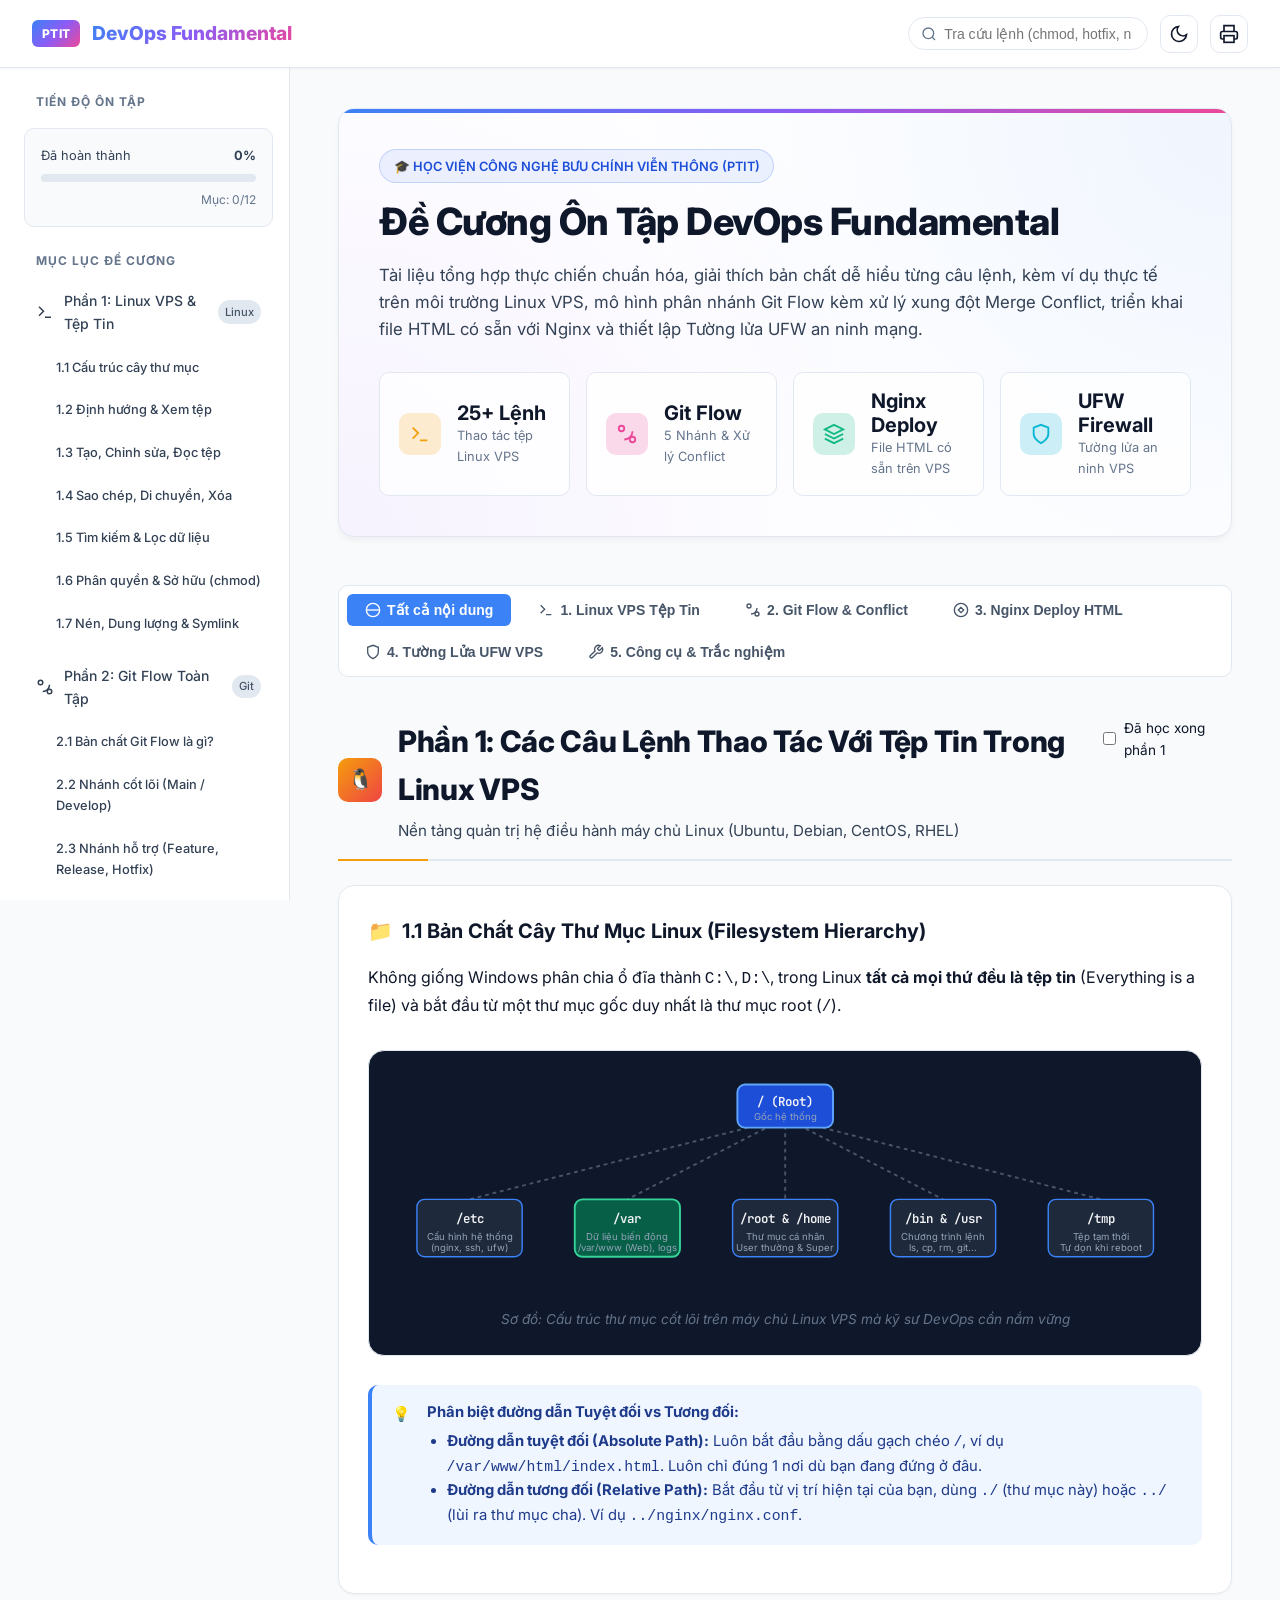
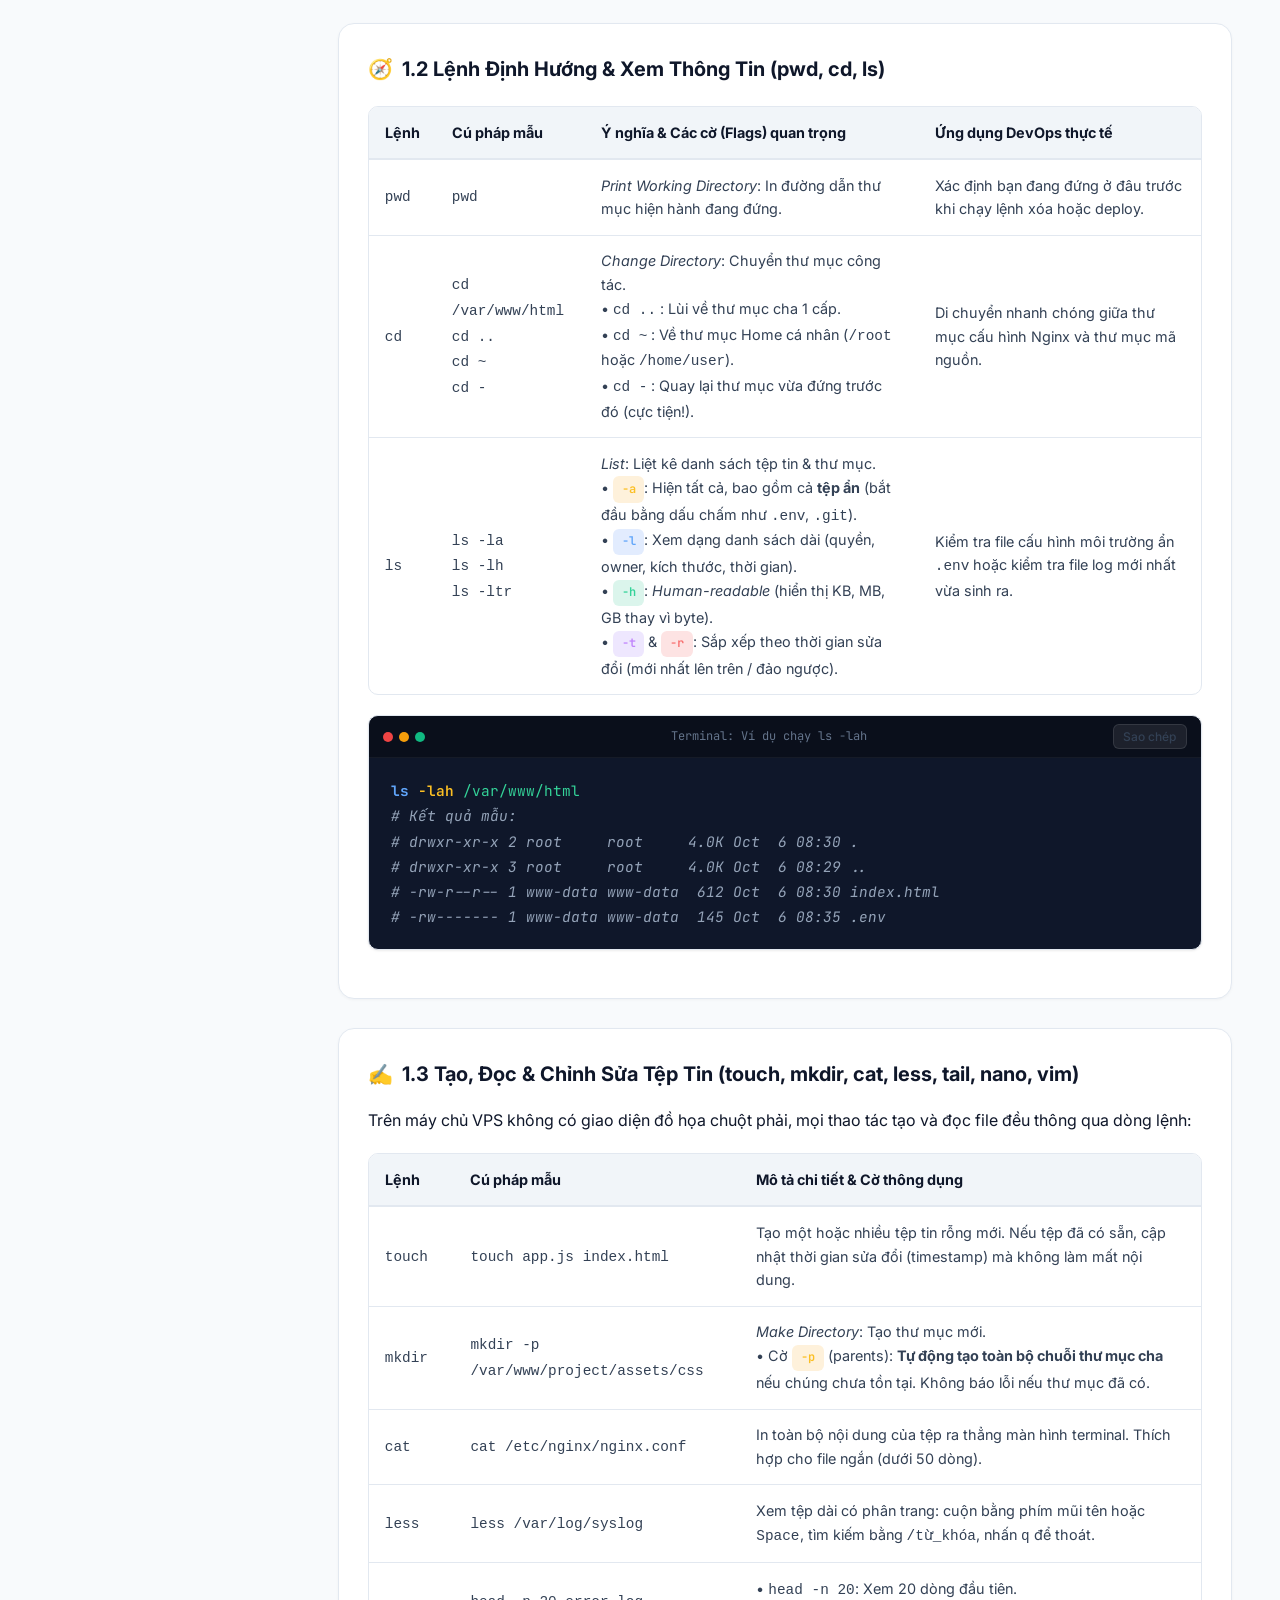
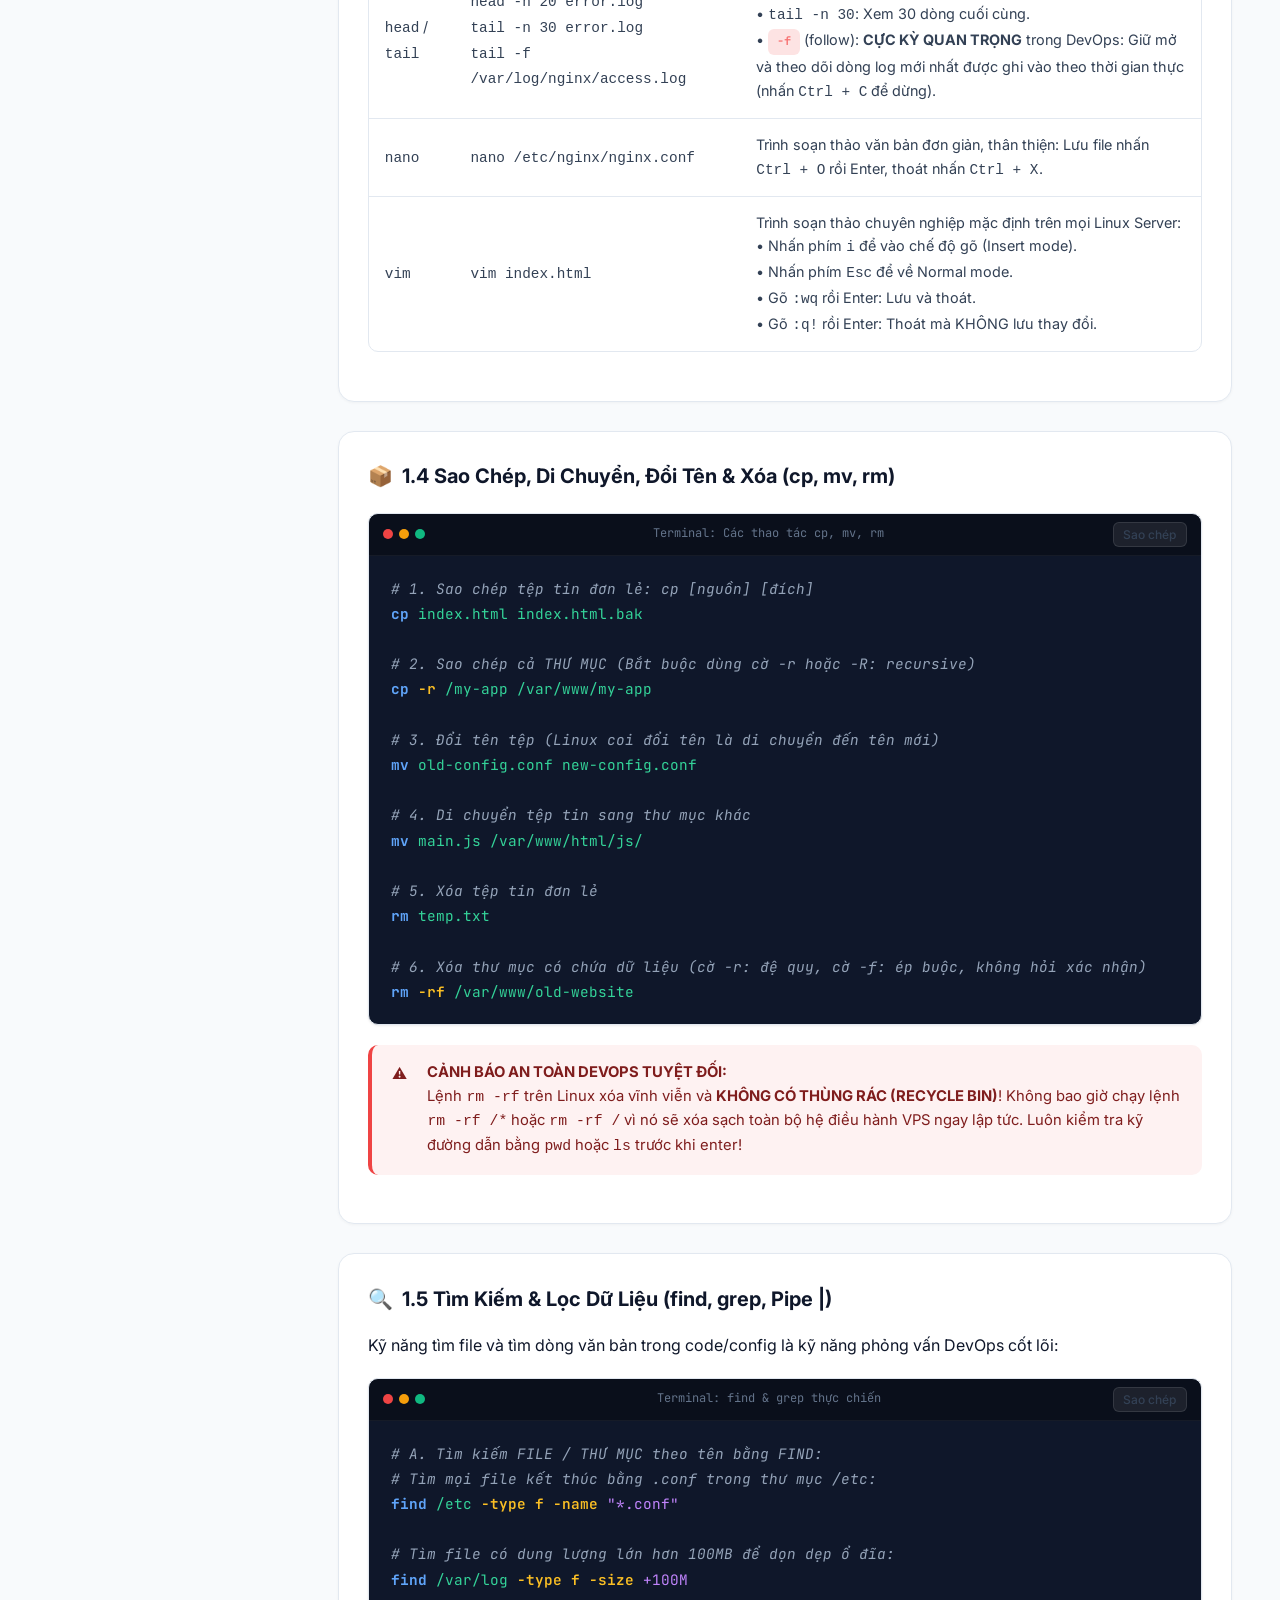
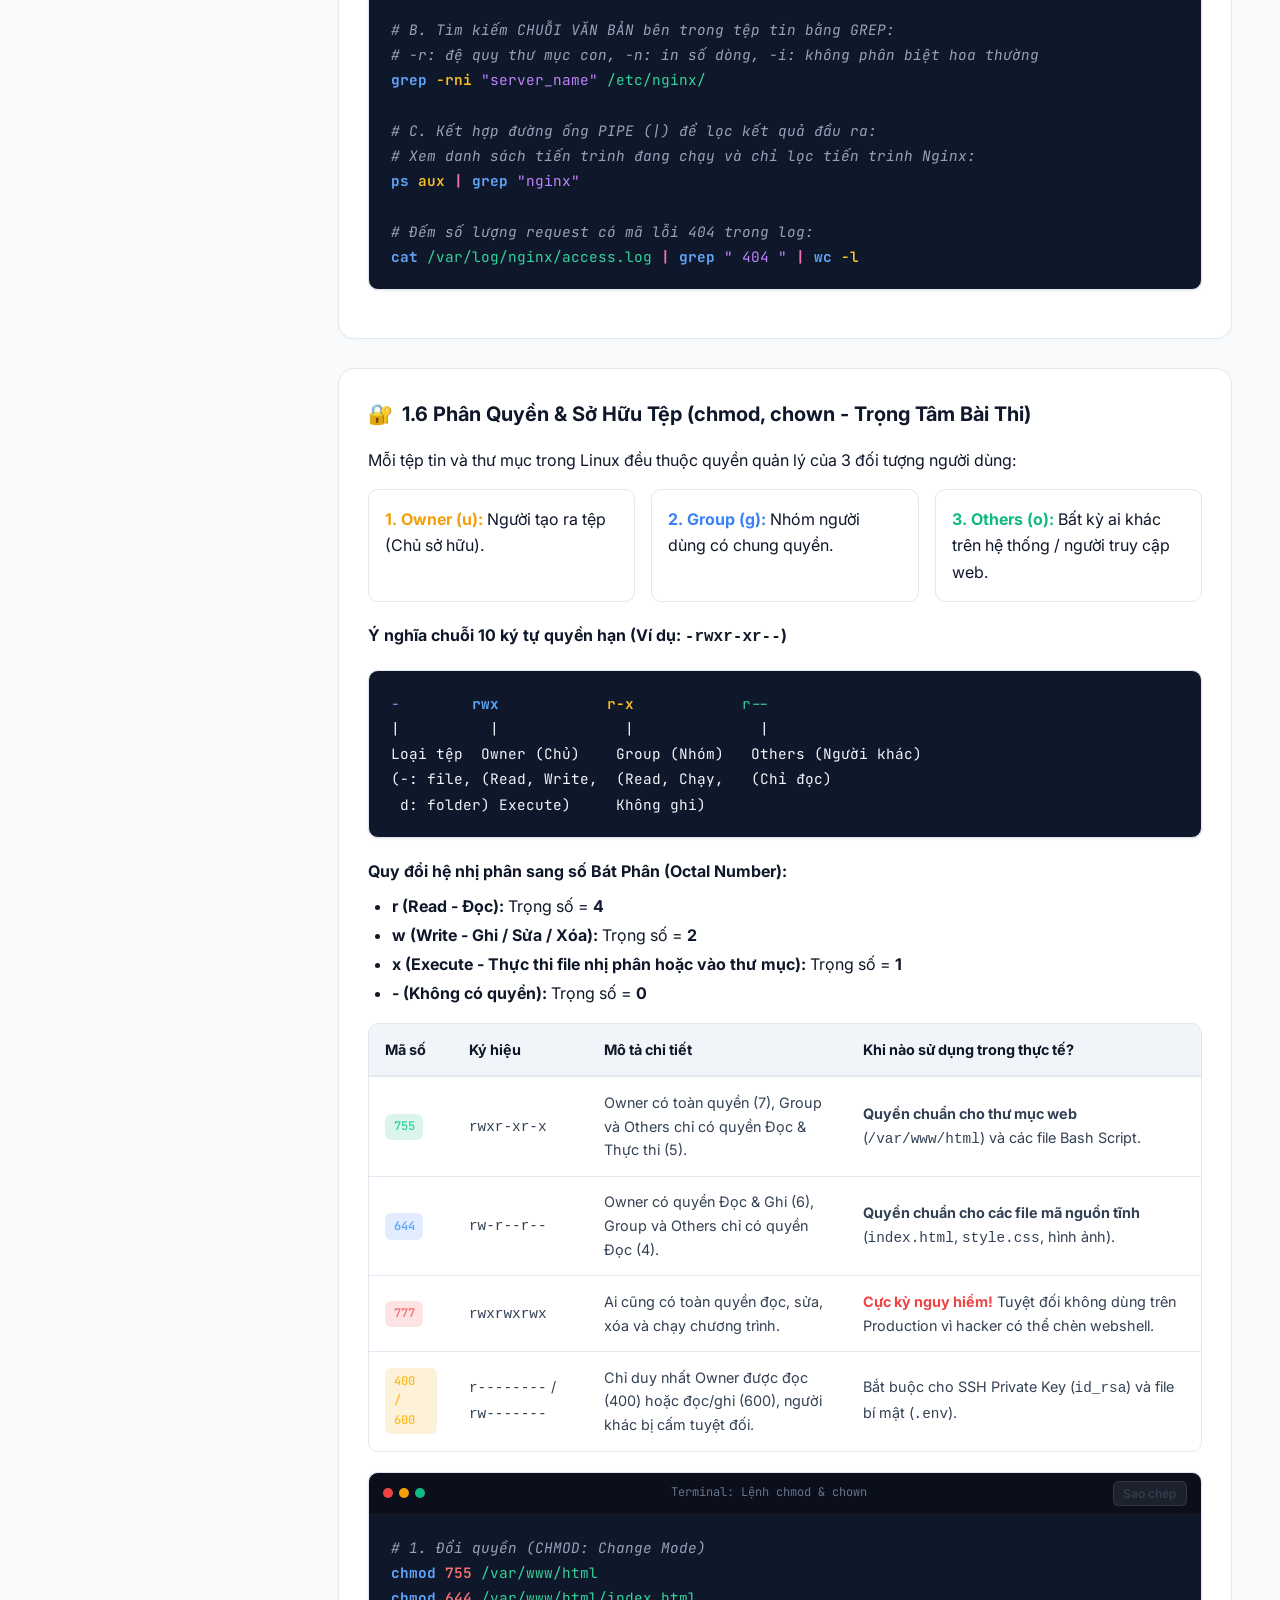
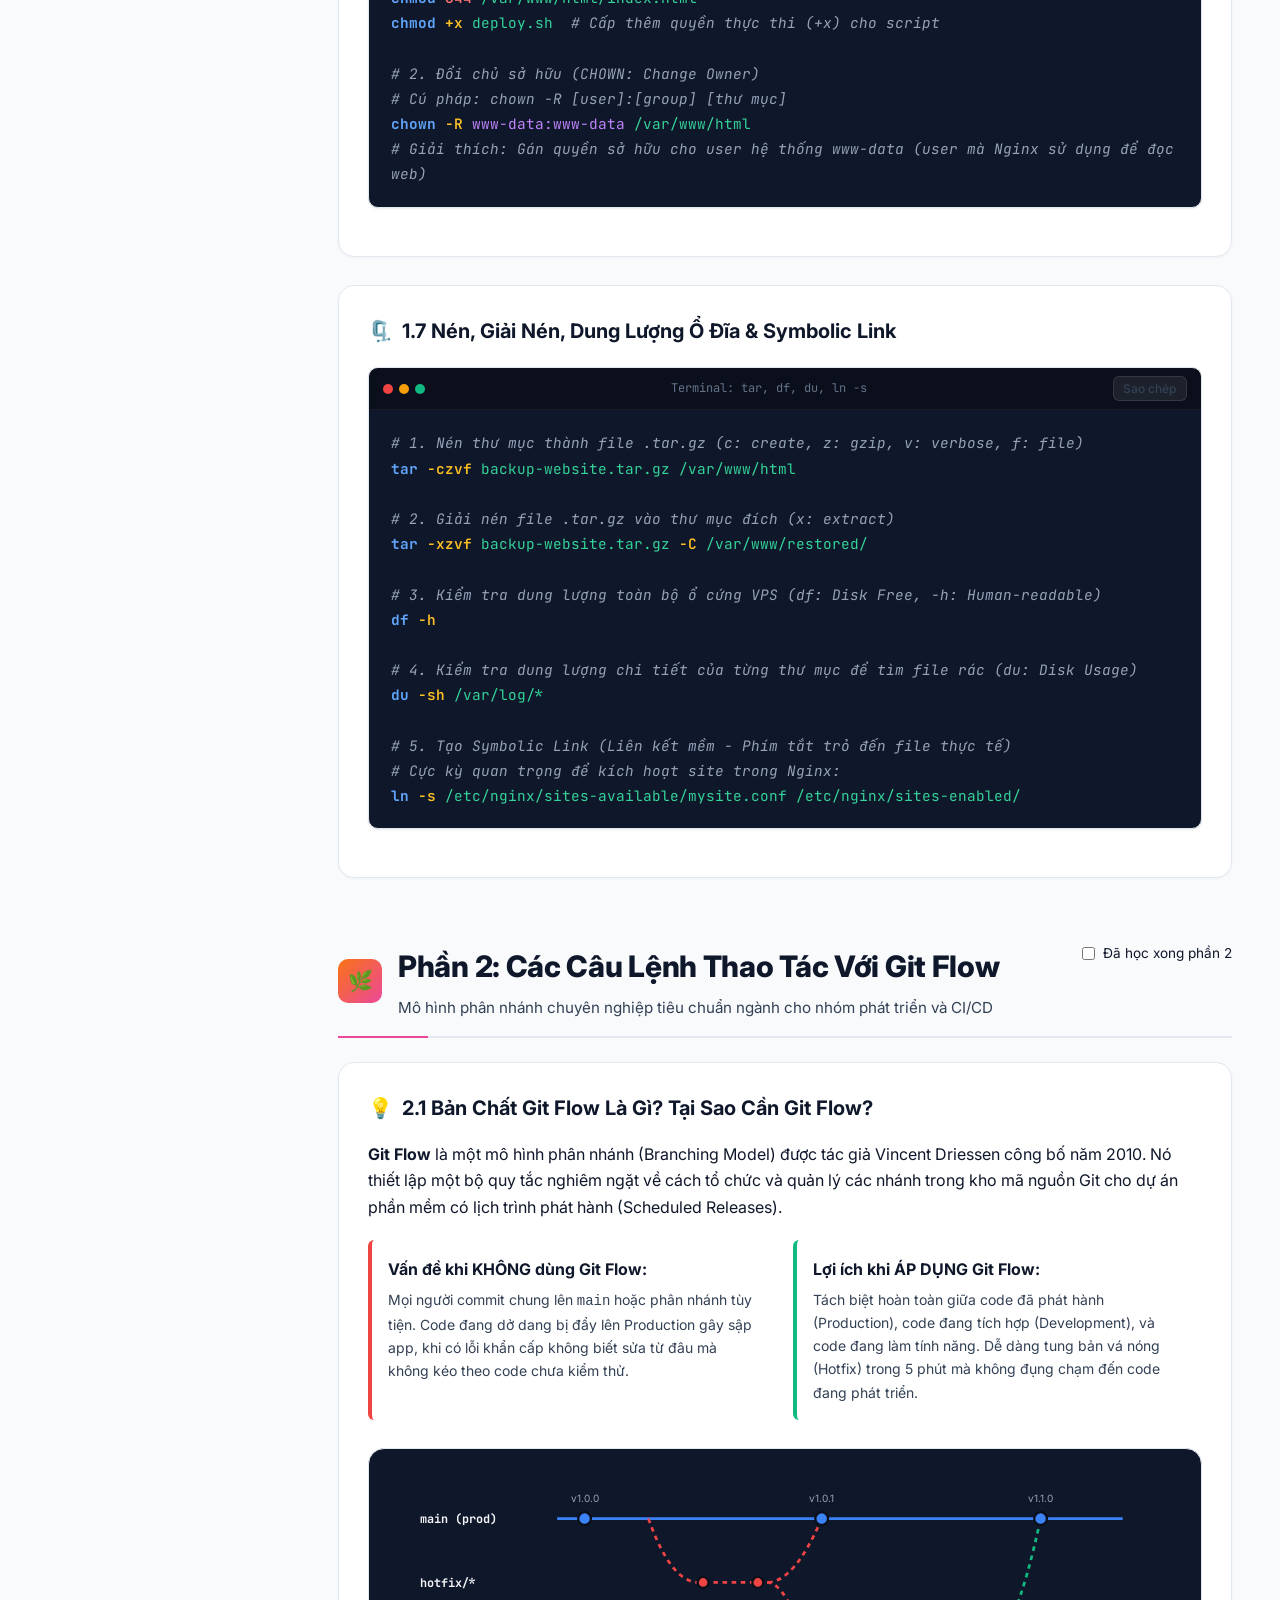
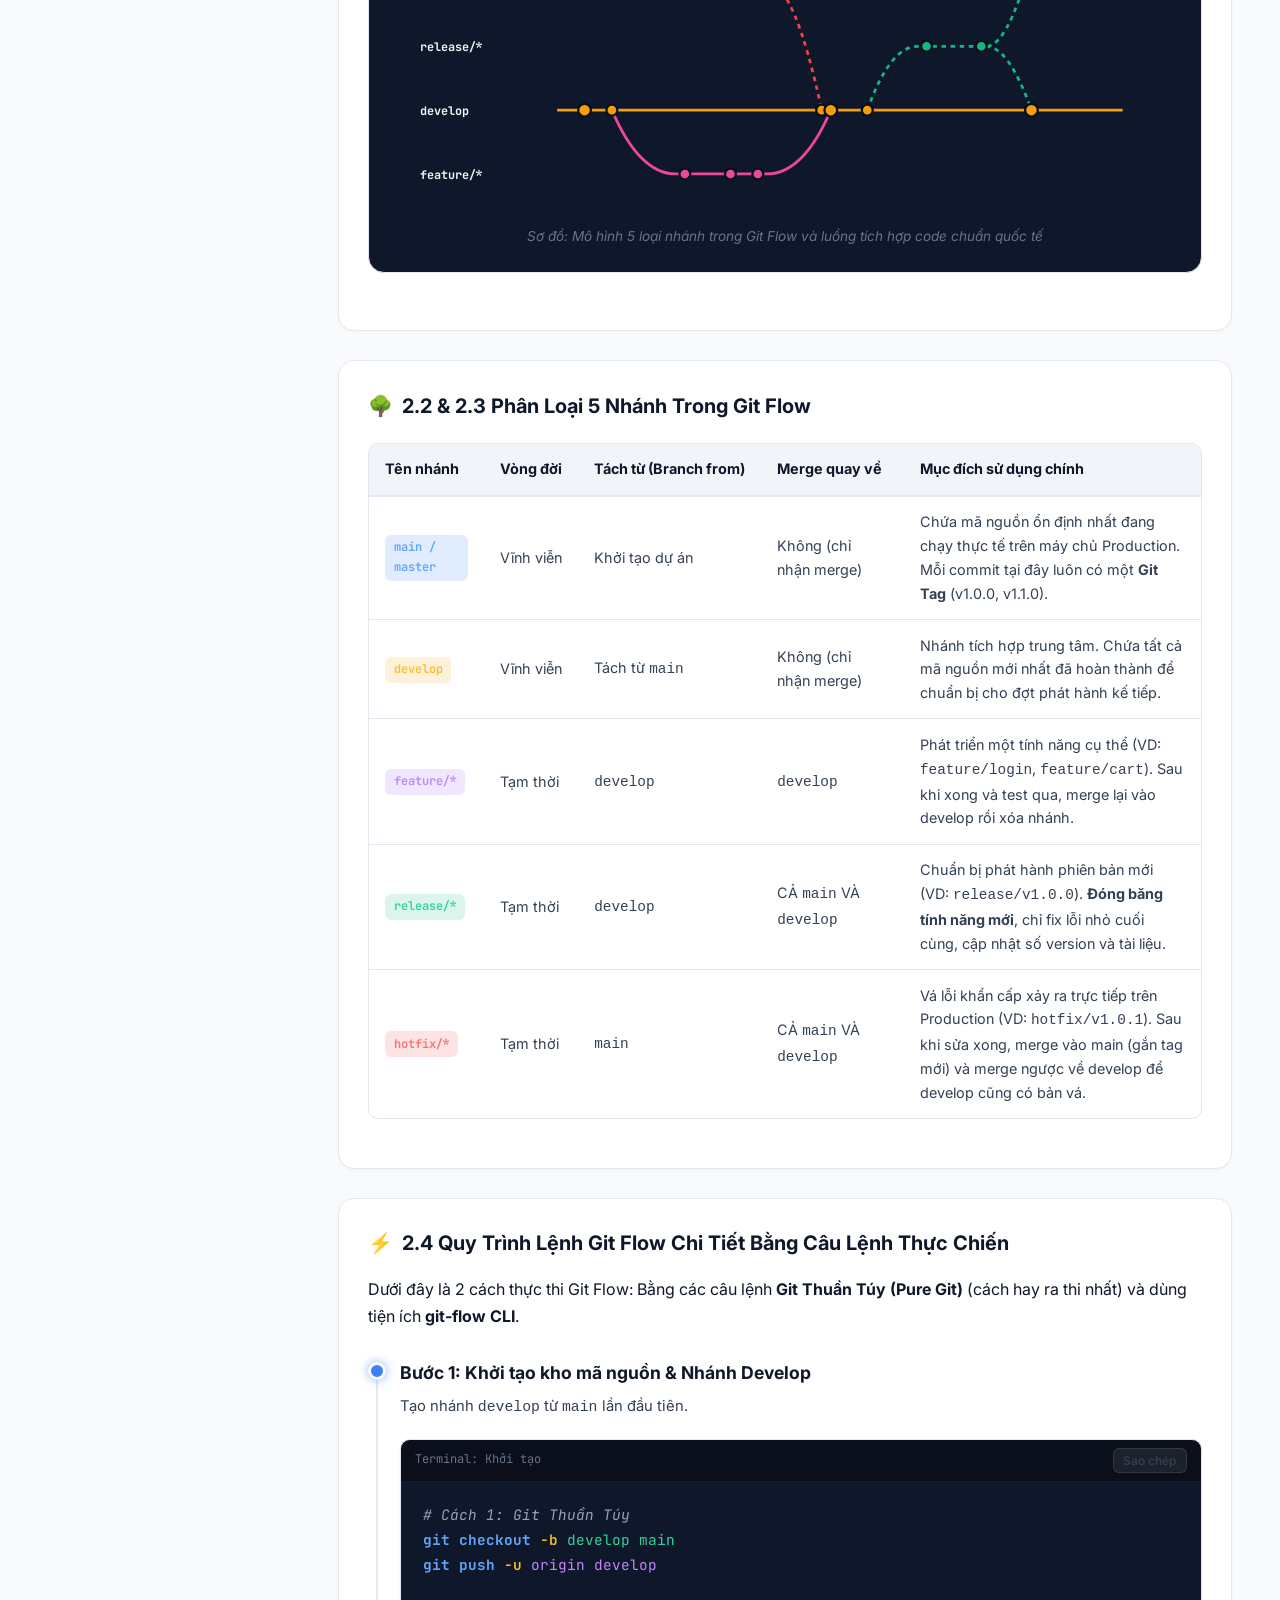
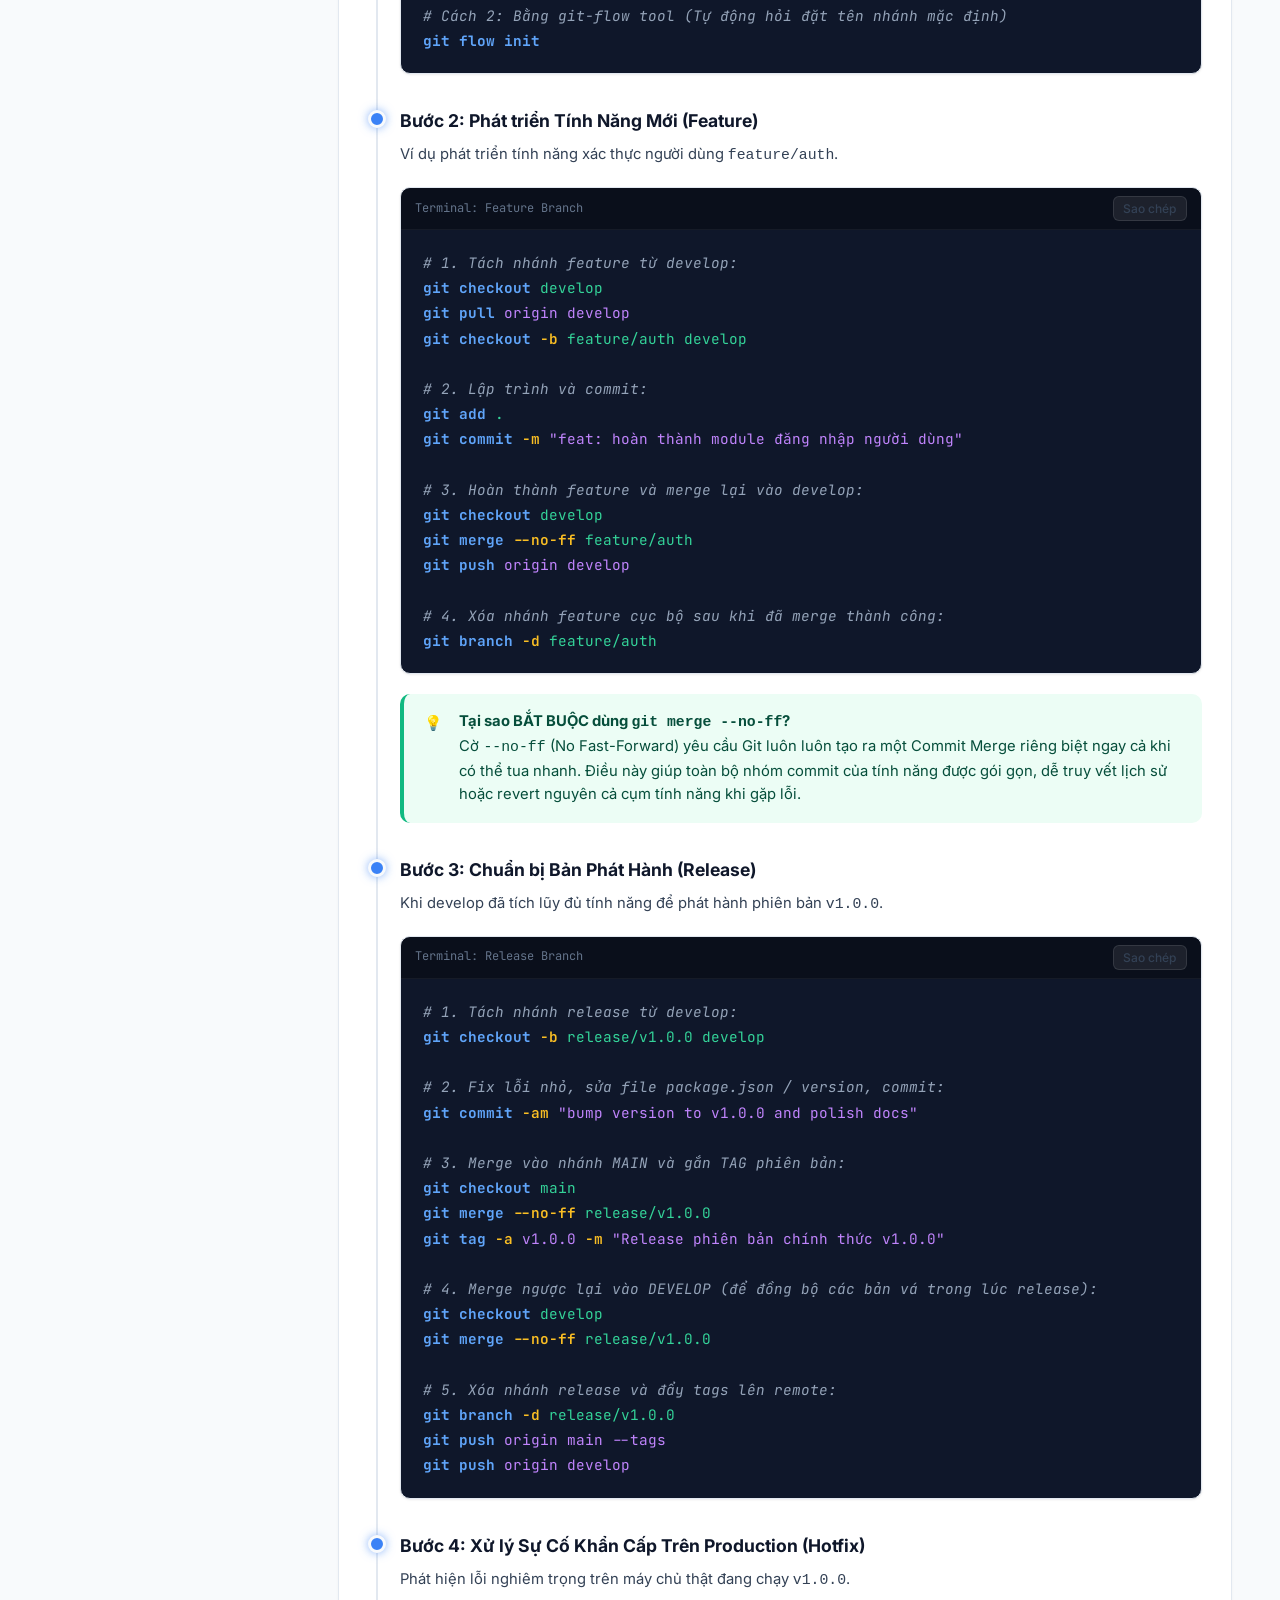
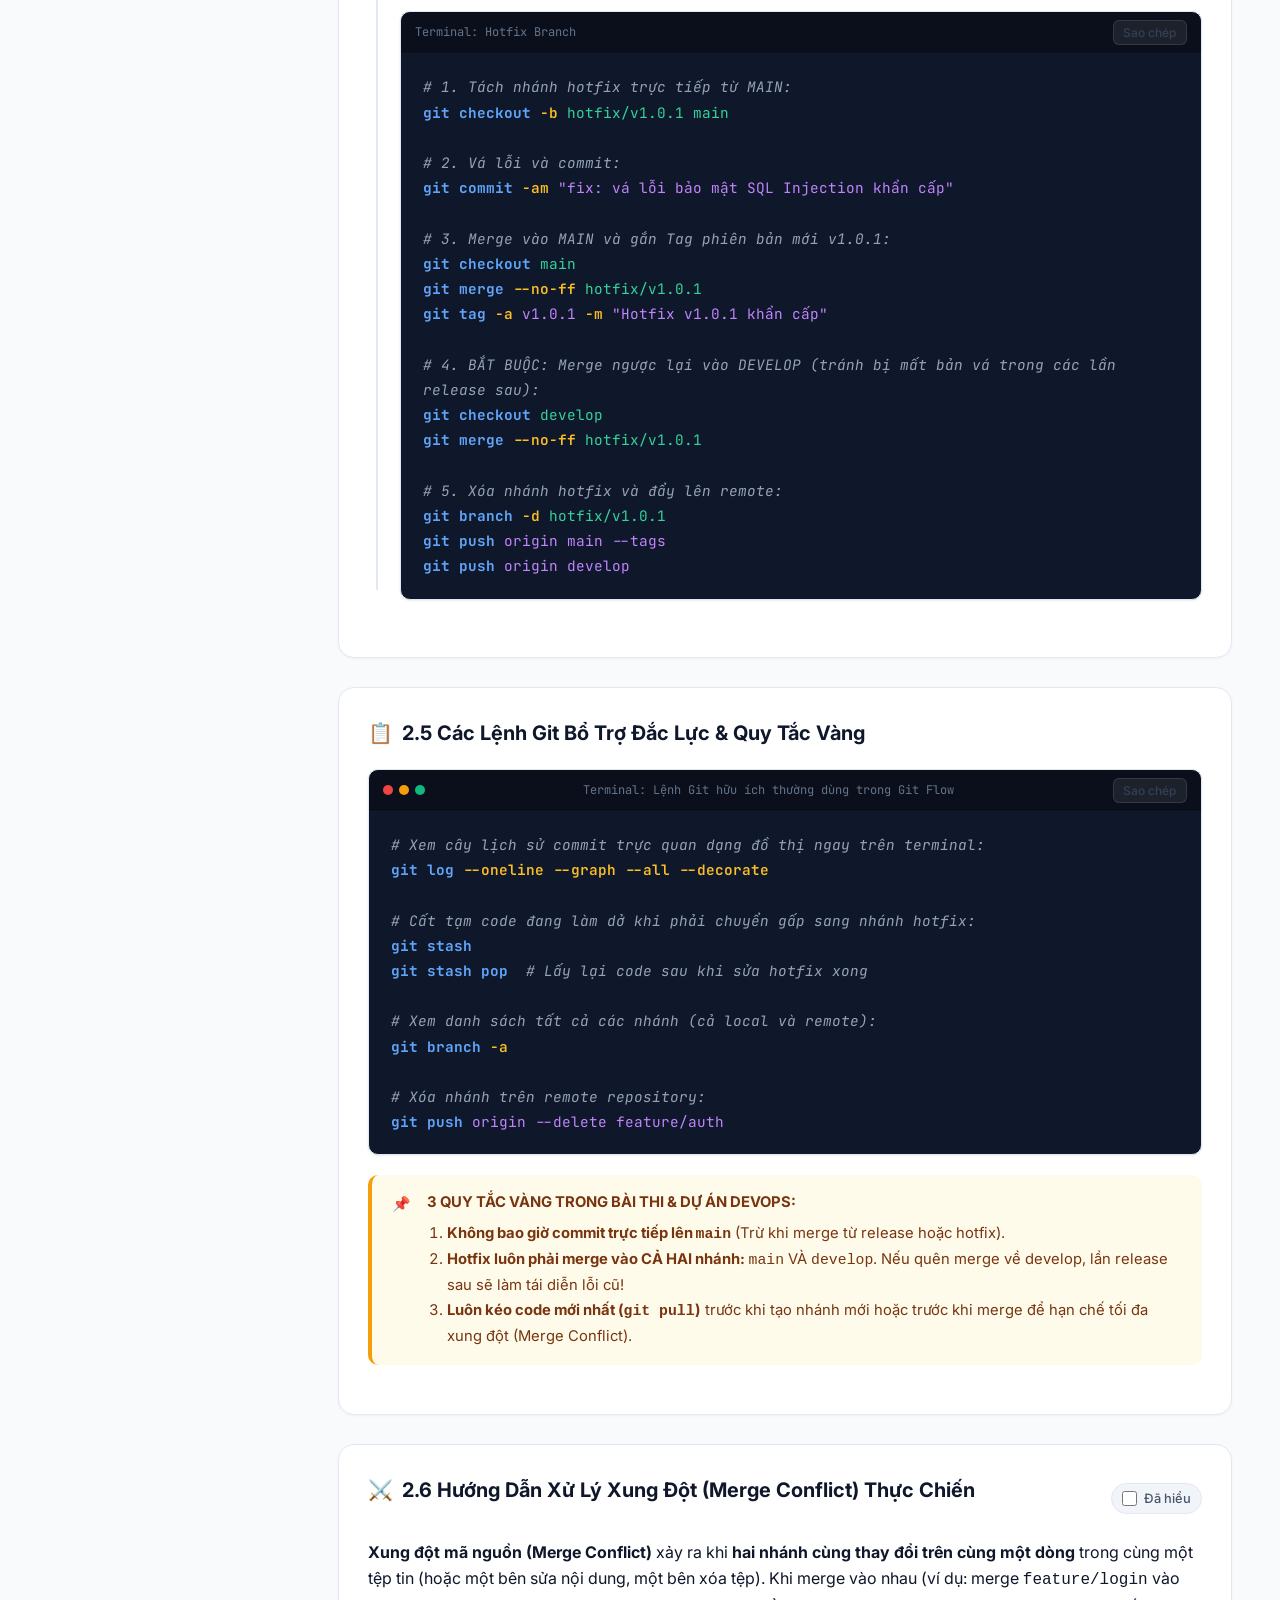
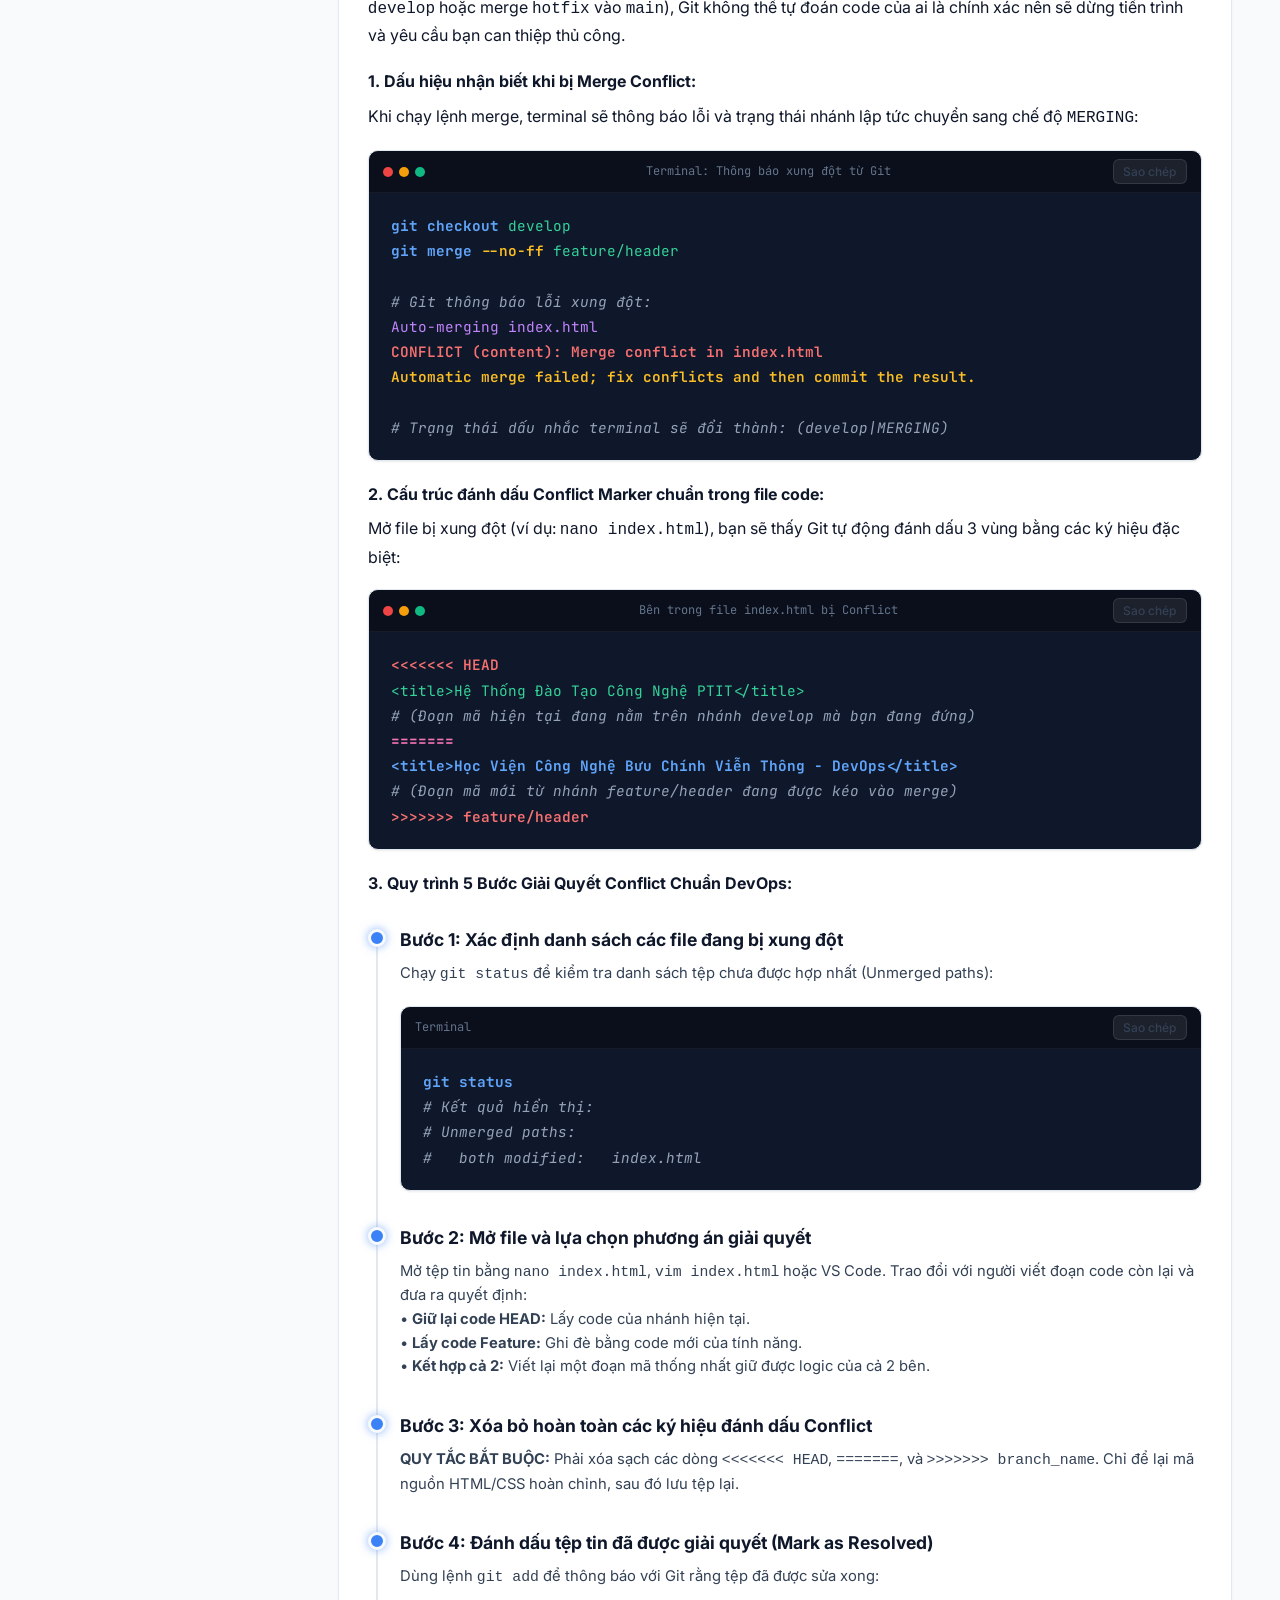
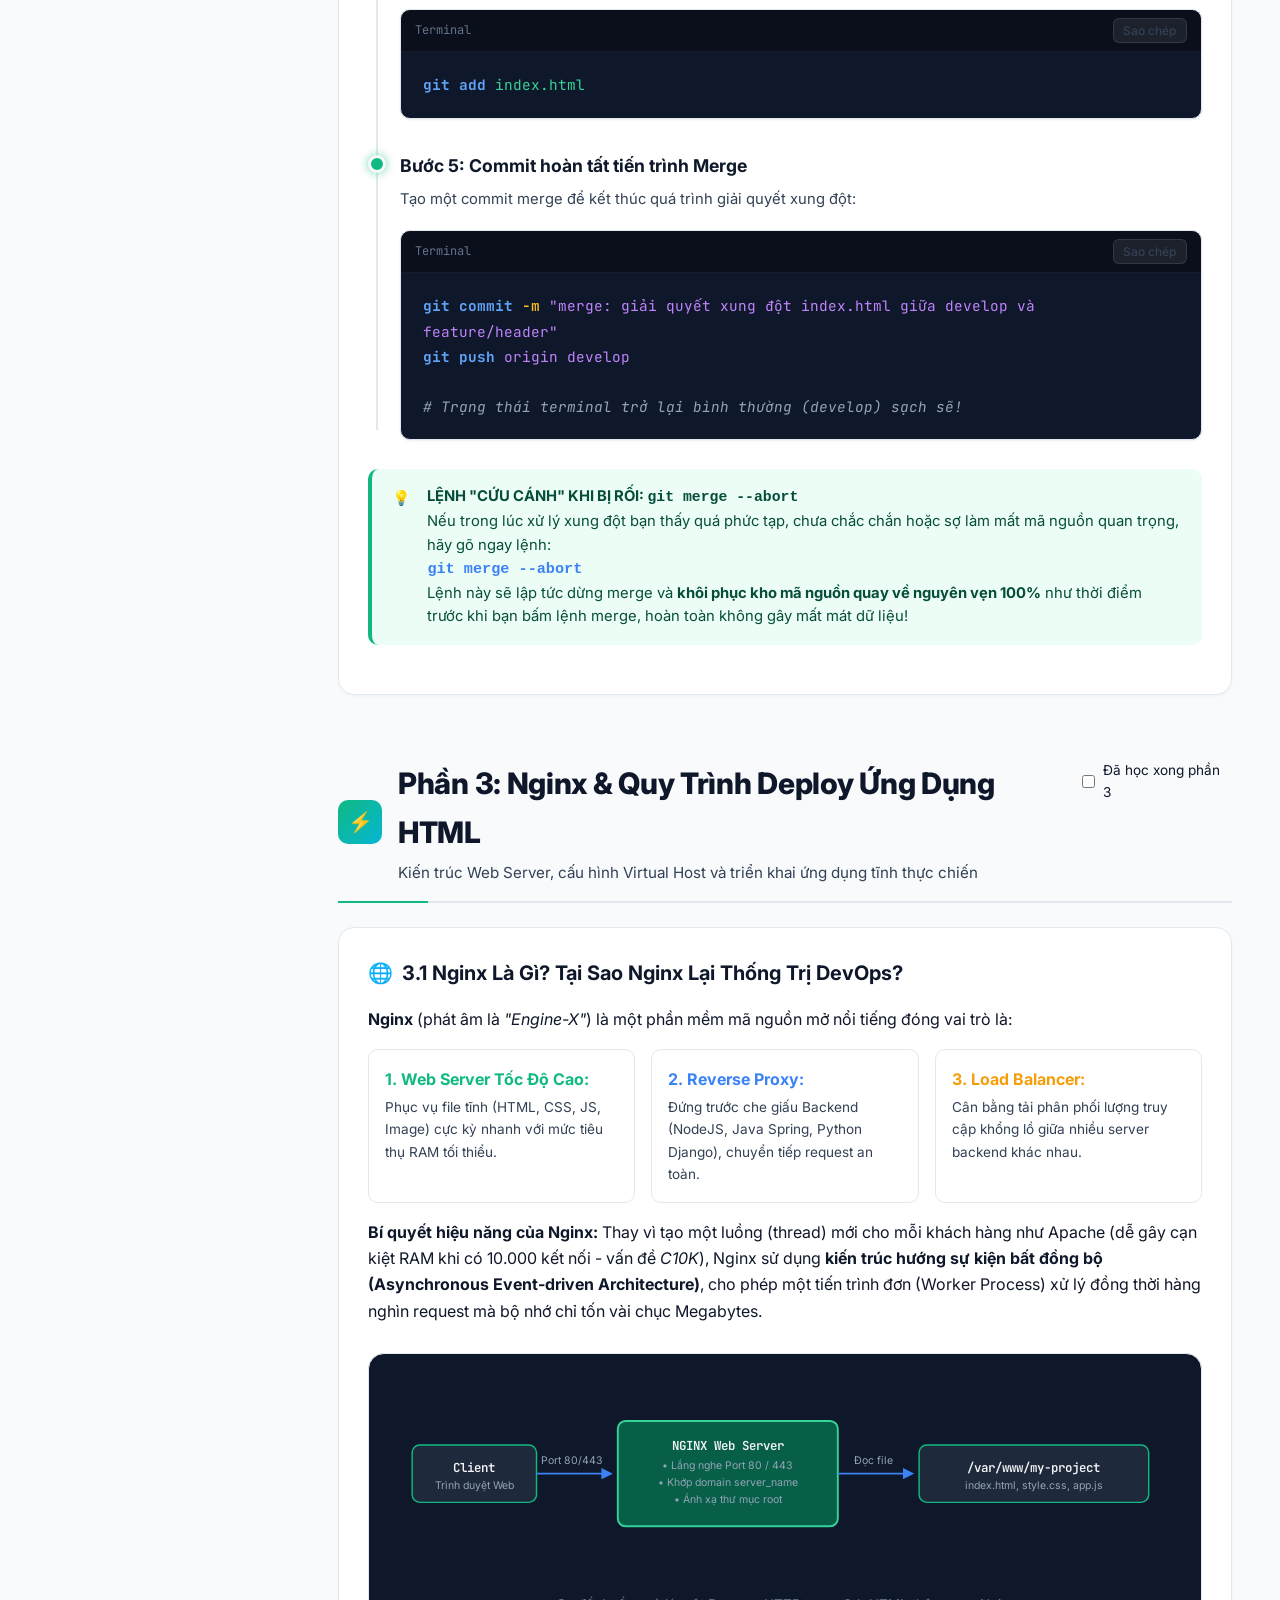
==== commit aaec6ee3: "update content" ====
--- a/de_cuong_on_tap_devops_ptit.html
+++ b/de_cuong_on_tap_devops_ptit.html
@@ -755,6 +755,7 @@
 .topic-section.linux .section-header::after { background: var(--accent-yellow); }
 .topic-section.git .section-header::after { background: var(--accent-pink); }
 .topic-section.nginx .section-header::after { background: var(--accent-green); }
+.topic-section.ufw .section-header::after { background: var(--accent-cyan); }
 
 .section-title-wrap {
   display: flex;
@@ -776,6 +777,7 @@
 .section-badge.linux { background: var(--gradient-linux); color: #fff; }
 .section-badge.git { background: var(--gradient-git); color: #fff; }
 .section-badge.nginx { background: var(--gradient-nginx); color: #fff; }
+.section-badge.ufw { background: linear-gradient(135deg, #06b6d4 0%, #3b82f6 100%); color: #fff; }
 
 .section-title {
   font-size: 1.85rem;
@@ -1717,7 +1719,12 @@
         </li>
         <li class="sidebar-nav-item">
           <a href="#git-bangtracuu" class="sidebar-nav-link" style="padding-left: 2rem; font-size: 0.8rem;">
-            <span>2.5 Bảng tra cứu & Lỗi hay gặp</span>
+            <span>2.5 Bảng tra cứu & Quy tắc vàng</span>
+          </a>
+        </li>
+        <li class="sidebar-nav-item">
+          <a href="#git-conflict" class="sidebar-nav-link" style="padding-left: 2rem; font-size: 0.8rem;">
+            <span>2.6 Hướng dẫn xử lý Merge Conflict</span>
           </a>
         </li>
 
@@ -1750,19 +1757,57 @@
         </li>
         <li class="sidebar-nav-item">
           <a href="#nginx-deploy" class="sidebar-nav-link" style="padding-left: 2rem; font-size: 0.8rem;">
-            <span>3.5 9 Bước Deploy HTML từ A-Z</span>
+            <span>3.5 Deploy File HTML Có Sẵn Trên VPS</span>
           </a>
         </li>
         <li class="sidebar-nav-item">
           <a href="#nginx-troubleshoot" class="sidebar-nav-link" style="padding-left: 2rem; font-size: 0.8rem;">
-            <span>3.6 Tối ưu & Khắc phục lỗi 403, 404</span>
+            <span>3.6 Khắc phục lỗi 403, 404, 502</span>
           </a>
         </li>
 
         <li class="sidebar-nav-item" style="margin-top: 0.75rem;">
-          <a href="#phan-4-congcu" class="sidebar-nav-link">
+          <a href="#phan-4-ufw" class="sidebar-nav-link">
+            <svg class="icon" viewBox="0 0 24 24" fill="none" stroke="currentColor" stroke-width="2"><path d="M12 22s8-4 8-10V5l-8-3-8 3v7c0 6 8 10 8 10z"></path></svg>
+            <span>Phần 4: Tường Lửa UFW (Firewall)</span>
+            <span class="sidebar-badge" style="background: rgba(6, 182, 212, 0.2); color: var(--accent-cyan);">UFW</span>
+          </a>
+        </li>
+        <li class="sidebar-nav-item">
+          <a href="#ufw-khainiem" class="sidebar-nav-link" style="padding-left: 2rem; font-size: 0.8rem;">
+            <span>4.1 Khái niệm & Nguyên lý UFW</span>
+          </a>
+        </li>
+        <li class="sidebar-nav-item">
+          <a href="#ufw-trangthai" class="sidebar-nav-link" style="padding-left: 2rem; font-size: 0.8rem;">
+            <span>4.2 Lệnh trạng thái & Bật/Tắt</span>
+          </a>
+        </li>
+        <li class="sidebar-nav-item">
+          <a href="#ufw-ssh" class="sidebar-nav-link" style="padding-left: 2rem; font-size: 0.8rem;">
+            <span>4.3 Mở cổng SSH 22 (Quy tắc sống còn)</span>
+          </a>
+        </li>
+        <li class="sidebar-nav-item">
+          <a href="#ufw-webports" class="sidebar-nav-link" style="padding-left: 2rem; font-size: 0.8rem;">
+            <span>4.4 Mở cổng 80, 443 & App profile</span>
+          </a>
+        </li>
+        <li class="sidebar-nav-item">
+          <a href="#ufw-ipfilter" class="sidebar-nav-link" style="padding-left: 2rem; font-size: 0.8rem;">
+            <span>4.5 Cho phép / Chặn địa chỉ IP</span>
+          </a>
+        </li>
+        <li class="sidebar-nav-item">
+          <a href="#ufw-rules" class="sidebar-nav-link" style="padding-left: 2rem; font-size: 0.8rem;">
+            <span>4.6 Quản lý & Xóa quy tắc</span>
+          </a>
+        </li>
+
+        <li class="sidebar-nav-item" style="margin-top: 0.75rem;">
+          <a href="#phan-5-congcu" class="sidebar-nav-link">
             <svg class="icon" viewBox="0 0 24 24" fill="none" stroke="currentColor" stroke-width="2"><path d="M14.7 6.3a1 1 0 0 0 0 1.4l1.6 1.6a1 1 0 0 0 1.4 0l3.77-3.77a6 6 0 0 1-7.94 7.94l-6.91 6.91a2.12 2.12 0 0 1-3-3l6.91-6.91a6 6 0 0 1 7.94-7.94l-3.76 3.76z"></path></svg>
-            <span>Phần 4: Công Cụ & Trắc Nghiệm</span>
+            <span>Phần 5: Công Cụ & Trắc Nghiệm</span>
             <span class="sidebar-badge">Test</span>
           </a>
         </li>
@@ -1778,7 +1823,7 @@
         </div>
         <h1 class="hero-title">Đề Cương Ôn Tập DevOps Fundamental</h1>
         <p class="hero-desc">
-          Tài liệu tổng hợp thực chiến chuẩn hóa, giải thích bản chất dễ hiểu từng câu lệnh, kèm ví dụ thực tế trên môi trường Linux VPS, mô hình phân nhánh Git Flow và quy trình triển khai website HTML chuyên nghiệp với Nginx Web Server.
+          Tài liệu tổng hợp thực chiến chuẩn hóa, giải thích bản chất dễ hiểu từng câu lệnh, kèm ví dụ thực tế trên môi trường Linux VPS, mô hình phân nhánh Git Flow kèm xử lý xung đột Merge Conflict, triển khai file HTML có sẵn với Nginx và thiết lập Tường lửa UFW an ninh mạng.
         </p>
 
         <div class="hero-stats">
@@ -1797,8 +1842,8 @@
               <svg width="22" height="22" viewBox="0 0 24 24" fill="none" stroke="currentColor" stroke-width="2"><circle cx="18" cy="18" r="3"></circle><circle cx="6" cy="6" r="3"></circle><path d="M18 9a9 9 0 0 1-9 9"></path></svg>
             </div>
             <div>
-              <div class="stat-number">5 Nhánh</div>
-              <div class="stat-label">Quy chuẩn Git Flow</div>
+              <div class="stat-number">Git Flow</div>
+              <div class="stat-label">5 Nhánh & Xử lý Conflict</div>
             </div>
           </div>
 
@@ -1807,8 +1852,18 @@
               <svg width="22" height="22" viewBox="0 0 24 24" fill="none" stroke="currentColor" stroke-width="2"><polygon points="12 2 2 7 12 12 22 7 12 2"></polygon><polyline points="2 17 12 22 22 17"></polyline><polyline points="2 12 12 17 22 12"></polyline></svg>
             </div>
             <div>
-              <div class="stat-number">9 Bước</div>
-              <div class="stat-label">Deploy Nginx Chuẩn A-Z</div>
+              <div class="stat-number">Nginx Deploy</div>
+              <div class="stat-label">File HTML có sẵn trên VPS</div>
+            </div>
+          </div>
+
+          <div class="hero-stat-card">
+            <div class="stat-icon" style="background: rgba(6, 182, 212, 0.2); color: var(--accent-cyan);">
+              <svg width="22" height="22" viewBox="0 0 24 24" fill="none" stroke="currentColor" stroke-width="2"><path d="M12 22s8-4 8-10V5l-8-3-8 3v7c0 6 8 10 8 10z"></path></svg>
+            </div>
+            <div>
+              <div class="stat-number">UFW Firewall</div>
+              <div class="stat-label">Tường lửa an ninh VPS</div>
             </div>
           </div>
         </div>
@@ -1826,15 +1881,19 @@
         </button>
         <button class="filter-btn" data-filter="git">
           <svg width="16" height="16" viewBox="0 0 24 24" fill="none" stroke="currentColor" stroke-width="2"><circle cx="18" cy="18" r="3"></circle><circle cx="6" cy="6" r="3"></circle><path d="M18 9a9 9 0 0 1-9 9"></path></svg>
-          2. Git Flow Thực Chiến
+          2. Git Flow & Conflict
         </button>
         <button class="filter-btn" data-filter="nginx">
           <svg width="16" height="16" viewBox="0 0 24 24" fill="none" stroke="currentColor" stroke-width="2"><circle cx="12" cy="12" r="10"></circle><polygon points="12 8 8 12 12 16 16 12 12 8"></polygon></svg>
-          3. Nginx & Deploy HTML
+          3. Nginx Deploy HTML
+        </button>
+        <button class="filter-btn" data-filter="ufw">
+          <svg width="16" height="16" viewBox="0 0 24 24" fill="none" stroke="currentColor" stroke-width="2"><path d="M12 22s8-4 8-10V5l-8-3-8 3v7c0 6 8 10 8 10z"></path></svg>
+          4. Tường Lửa UFW VPS
         </button>
         <button class="filter-btn" data-filter="tools">
           <svg width="16" height="16" viewBox="0 0 24 24" fill="none" stroke="currentColor" stroke-width="2"><path d="M14.7 6.3a1 1 0 0 0 0 1.4l1.6 1.6a1 1 0 0 0 1.4 0l3.77-3.77a6 6 0 0 1-7.94 7.94l-6.91 6.91a2.12 2.12 0 0 1-3-3l6.91-6.91a6 6 0 0 1 7.94-7.94l-3.76 3.76z"></path></svg>
-          4. Công cụ & Trắc nghiệm
+          5. Công cụ & Trắc nghiệm
         </button>
       </div>
 
@@ -2651,6 +2710,143 @@
             </div>
           </div>
         </article>
+
+        <!-- 2.6 Xử lý Merge Conflict -->
+        <article class="content-card" id="git-conflict">
+          <div class="card-header-flex">
+            <h3 class="card-title">
+              <span class="icon-mini">⚔️</span> 2.6 Hướng Dẫn Xử Lý Xung Đột (Merge Conflict) Thực Chiến
+            </h3>
+            <label class="check-badge">
+              <input type="checkbox" data-topic="git-conflict"> Đã hiểu
+            </label>
+          </div>
+
+          <p>
+            <strong>Xung đột mã nguồn (Merge Conflict)</strong> xảy ra khi <strong>hai nhánh cùng thay đổi trên cùng một dòng</strong> trong cùng một tệp tin (hoặc một bên sửa nội dung, một bên xóa tệp). Khi merge vào nhau (ví dụ: merge <code>feature/login</code> vào <code>develop</code> hoặc merge <code>hotfix</code> vào <code>main</code>), Git không thể tự đoán code của ai là chính xác nên sẽ dừng tiến trình và yêu cầu bạn can thiệp thủ công.
+          </p>
+
+          <h4 style="margin: 1.25rem 0 0.5rem 0; font-size: 1rem; color: var(--text-primary);">
+            1. Dấu hiệu nhận biết khi bị Merge Conflict:
+          </h4>
+          <p>Khi chạy lệnh merge, terminal sẽ thông báo lỗi và trạng thái nhánh lập tức chuyển sang chế độ <code>MERGING</code>:</p>
+          <div class="code-box">
+            <div class="code-header">
+              <div class="code-dots"><span class="code-dot red"></span><span class="code-dot yellow"></span><span class="code-dot green"></span></div>
+              <span class="code-title">Terminal: Thông báo xung đột từ Git</span>
+              <button class="btn-copy">Sao chép</button>
+            </div>
+            <div class="code-body">
+<code><span class="c-cmd">git</span> <span class="c-cmd">checkout</span> <span class="c-path">develop</span>
+<span class="c-cmd">git</span> <span class="c-cmd">merge</span> <span class="c-flag">--no-ff</span> <span class="c-path">feature/header</span>
+
+<span class="c-cmt"># Git thông báo lỗi xung đột:</span>
+<span class="c-str">Auto-merging index.html</span>
+<span class="c-num">CONFLICT (content): Merge conflict in index.html</span>
+<span class="c-flag">Automatic merge failed; fix conflicts and then commit the result.</span>
+
+<span class="c-cmt"># Trạng thái dấu nhắc terminal sẽ đổi thành: (develop|MERGING)</span></code>
+            </div>
+          </div>
+
+          <h4 style="margin: 1.25rem 0 0.5rem 0; font-size: 1rem; color: var(--text-primary);">
+            2. Cấu trúc đánh dấu Conflict Marker chuẩn trong file code:
+          </h4>
+          <p>Mở file bị xung đột (ví dụ: <code>nano index.html</code>), bạn sẽ thấy Git tự động đánh dấu 3 vùng bằng các ký hiệu đặc biệt:</p>
+          <div class="code-box">
+            <div class="code-header">
+              <div class="code-dots"><span class="code-dot red"></span><span class="code-dot yellow"></span><span class="code-dot green"></span></div>
+              <span class="code-title">Bên trong file index.html bị Conflict</span>
+              <button class="btn-copy">Sao chép</button>
+            </div>
+            <div class="code-body">
+<code><span class="c-num">&lt;&lt;&lt;&lt;&lt;&lt;&lt; HEAD</span>
+<span class="c-path">&lt;title&gt;Hệ Thống Đào Tạo Công Nghệ PTIT&lt;/title&gt;</span>
+<span class="c-cmt"># (Đoạn mã hiện tại đang nằm trên nhánh develop mà bạn đang đứng)</span>
+<span class="c-kw">=======</span>
+<span class="c-cmd">&lt;title&gt;Học Viện Công Nghệ Bưu Chính Viễn Thông - DevOps&lt;/title&gt;</span>
+<span class="c-cmt"># (Đoạn mã mới từ nhánh feature/header đang được kéo vào merge)</span>
+<span class="c-num">&gt;&gt;&gt;&gt;&gt;&gt;&gt; feature/header</span></code>
+            </div>
+          </div>
+
+          <h4 style="margin: 1.25rem 0 0.5rem 0; font-size: 1rem; color: var(--text-primary);">
+            3. Quy trình 5 Bước Giải Quyết Conflict Chuẩn DevOps:
+          </h4>
+
+          <div class="timeline">
+            <div class="timeline-item">
+              <div class="timeline-dot"></div>
+              <h5 class="timeline-title">Bước 1: Xác định danh sách các file đang bị xung đột</h5>
+              <p class="timeline-desc">Chạy <code>git status</code> để kiểm tra danh sách tệp chưa được hợp nhất (Unmerged paths):</p>
+              <div class="code-box">
+                <div class="code-header"><span class="code-title">Terminal</span><button class="btn-copy">Sao chép</button></div>
+                <div class="code-body">
+<code><span class="c-cmd">git</span> <span class="c-cmd">status</span>
+<span class="c-cmt"># Kết quả hiển thị:</span>
+<span class="c-cmt"># Unmerged paths:</span>
+<span class="c-cmt">#   both modified:   index.html</span></code>
+                </div>
+              </div>
+            </div>
+
+            <div class="timeline-item">
+              <div class="timeline-dot"></div>
+              <h5 class="timeline-title">Bước 2: Mở file và lựa chọn phương án giải quyết</h5>
+              <p class="timeline-desc">
+                Mở tệp tin bằng <code>nano index.html</code>, <code>vim index.html</code> hoặc VS Code. Trao đổi với người viết đoạn code còn lại và đưa ra quyết định:
+                <br>• <strong>Giữ lại code HEAD:</strong> Lấy code của nhánh hiện tại.
+                <br>• <strong>Lấy code Feature:</strong> Ghi đè bằng code mới của tính năng.
+                <br>• <strong>Kết hợp cả 2:</strong> Viết lại một đoạn mã thống nhất giữ được logic của cả 2 bên.
+              </p>
+            </div>
+
+            <div class="timeline-item">
+              <div class="timeline-dot"></div>
+              <h5 class="timeline-title">Bước 3: Xóa bỏ hoàn toàn các ký hiệu đánh dấu Conflict</h5>
+              <p class="timeline-desc">
+                <strong>QUY TẮC BẮT BUỘC:</strong> Phải xóa sạch các dòng <code>&lt;&lt;&lt;&lt;&lt;&lt;&lt; HEAD</code>, <code>=======</code>, và <code>&gt;&gt;&gt;&gt;&gt;&gt;&gt; branch_name</code>. Chỉ để lại mã nguồn HTML/CSS hoàn chỉnh, sau đó lưu tệp lại.
+              </p>
+            </div>
+
+            <div class="timeline-item">
+              <div class="timeline-dot"></div>
+              <h5 class="timeline-title">Bước 4: Đánh dấu tệp tin đã được giải quyết (Mark as Resolved)</h5>
+              <p class="timeline-desc">Dùng lệnh <code>git add</code> để thông báo với Git rằng tệp đã được sửa xong:</p>
+              <div class="code-box">
+                <div class="code-header"><span class="code-title">Terminal</span><button class="btn-copy">Sao chép</button></div>
+                <div class="code-body">
+<code><span class="c-cmd">git</span> <span class="c-cmd">add</span> <span class="c-path">index.html</span></code>
+                </div>
+              </div>
+            </div>
+
+            <div class="timeline-item success">
+              <div class="timeline-dot"></div>
+              <h5 class="timeline-title">Bước 5: Commit hoàn tất tiến trình Merge</h5>
+              <p class="timeline-desc">Tạo một commit merge để kết thúc quá trình giải quyết xung đột:</p>
+              <div class="code-box">
+                <div class="code-header"><span class="code-title">Terminal</span><button class="btn-copy">Sao chép</button></div>
+                <div class="code-body">
+<code><span class="c-cmd">git</span> <span class="c-cmd">commit</span> <span class="c-flag">-m</span> <span class="c-str">"merge: giải quyết xung đột index.html giữa develop và feature/header"</span>
+<span class="c-cmd">git</span> <span class="c-cmd">push</span> <span class="c-str">origin develop</span>
+
+<span class="c-cmt"># Trạng thái terminal trở lại bình thường (develop) sạch sẽ!</span></code>
+                </div>
+              </div>
+            </div>
+          </div>
+
+          <div class="callout callout-tip">
+            <span class="callout-icon">💡</span>
+            <div>
+              <strong>LỆNH "CỨU CÁNH" KHI BỊ RỐI: <code>git merge --abort</code></strong><br>
+              Nếu trong lúc xử lý xung đột bạn thấy quá phức tạp, chưa chắc chắn hoặc sợ làm mất mã nguồn quan trọng, hãy gõ ngay lệnh:
+              <br><code style="font-size: 0.95rem; font-weight: bold; color: var(--accent-blue);">git merge --abort</code><br>
+              Lệnh này sẽ lập tức dừng merge và <strong>khôi phục kho mã nguồn quay về nguyên vẹn 100%</strong> như thời điểm trước khi bạn bấm lệnh merge, hoàn toàn không gây mất mát dữ liệu!
+            </div>
+          </div>
+        </article>
       </section>
 
       <!-- ==============================================================
@@ -2925,24 +3121,33 @@
           </div>
         </article>
 
-        <!-- 3.5 9 Bước Deploy HTML từ A-Z -->
+        <!-- 3.5 Deploy file HTML có sẵn trên VPS -->
         <article class="content-card" id="nginx-deploy">
-          <h3 class="card-title">
-            <span class="icon-mini">🚀</span> 3.5 Quy Trình 9 Bước Deploy Ứng Dụng HTML Lên Nginx Từ A Đến Z
-          </h3>
-
-          <p>Quy trình thực tế từng bước một được tóm lược chuẩn xác để áp dụng ngay trong đồ án và bài thi:</p>
+          <div class="card-header-flex">
+            <h3 class="card-title">
+              <span class="icon-mini">🚀</span> 3.5 Quy Trình 8 Bước Deploy File HTML Có Sẵn Trên VPS Lên Nginx Chuẩn A-Z
+            </h3>
+            <label class="check-badge">
+              <input type="checkbox" data-topic="nginx-deploy"> Đã hiểu
+            </label>
+          </div>
+
+          <p>
+            Trong thực tế quản trị DevOps hoặc làm bài thi môn học, bạn thường đã có sẵn thư mục chứa các file mã nguồn tĩnh (ví dụ: <code>index.html</code>, <code>style.css</code>) nằm sẵn trong thư mục người dùng trên máy chủ VPS (ví dụ tại <code>~/my-website/</code> hoặc vừa tạo trực tiếp bằng terminal). Dưới đây là quy trình từng bước đưa file có sẵn này lên chạy chính thức trên Nginx Web Server:
+          </p>
 
           <div class="timeline">
             <!-- Step 1 -->
             <div class="timeline-item">
               <div class="timeline-dot"></div>
-              <h4 class="timeline-title">Bước 1: Cài đặt Nginx trên VPS</h4>
-              <p class="timeline-desc">Kết nối SSH vào VPS bằng PuTTY/Terminal: <code>ssh root@your_vps_ip</code> và cài đặt Nginx.</p>
+              <h4 class="timeline-title">Bước 1: Cài đặt và kích hoạt dịch vụ Nginx trên VPS</h4>
+              <p class="timeline-desc">Kết nối SSH vào VPS bằng PuTTY/Terminal: <code>ssh user@your_vps_ip</code> và cài đặt Nginx:</p>
               <div class="code-box">
                 <div class="code-header"><span class="code-title">Bash</span><button class="btn-copy">Sao chép</button></div>
                 <div class="code-body">
-<code><span class="c-cmd">sudo apt</span> <span class="c-cmd">update</span> <span class="c-kw">&amp;&amp;</span> <span class="c-cmd">sudo apt</span> <span class="c-cmd">install</span> <span class="c-flag">-y</span> <span class="c-str">nginx</span></code>
+<code><span class="c-cmd">sudo apt</span> <span class="c-cmd">update</span> <span class="c-kw">&amp;&amp;</span> <span class="c-cmd">sudo apt</span> <span class="c-cmd">install</span> <span class="c-flag">-y</span> <span class="c-str">nginx</span>
+<span class="c-cmd">sudo systemctl</span> <span class="c-cmd">enable</span> <span class="c-str">nginx</span>
+<span class="c-cmd">sudo systemctl</span> <span class="c-cmd">status</span> <span class="c-str">nginx</span></code>
                 </div>
               </div>
             </div>
@@ -2950,12 +3155,12 @@
             <!-- Step 2 -->
             <div class="timeline-item">
               <div class="timeline-dot"></div>
-              <h4 class="timeline-title">Bước 2: Tạo thư mục chứa mã nguồn website</h4>
-              <p class="timeline-desc">Tạo thư mục dành riêng cho dự án tại <code>/var/www/</code>.</p>
+              <h4 class="timeline-title">Bước 2: Tạo thư mục Web Root trên Nginx</h4>
+              <p class="timeline-desc">Tạo thư mục dành riêng để chứa mã nguồn website tĩnh tại phân vùng chuẩn <code>/var/www/</code>:</p>
               <div class="code-box">
                 <div class="code-header"><span class="code-title">Bash</span><button class="btn-copy">Sao chép</button></div>
                 <div class="code-body">
-<code><span class="c-cmd">sudo mkdir</span> <span class="c-flag">-p</span> <span class="c-path">/var/www/my-portfolio</span></code>
+<code><span class="c-cmd">sudo mkdir</span> <span class="c-flag">-p</span> <span class="c-path">/var/www/my-static-web</span></code>
                 </div>
               </div>
             </div>
@@ -2963,19 +3168,39 @@
             <!-- Step 3 -->
             <div class="timeline-item">
               <div class="timeline-dot"></div>
-              <h4 class="timeline-title">Bước 3: Đưa mã nguồn HTML/CSS/JS lên VPS</h4>
-              <p class="timeline-desc">Có thể chọn 1 trong 3 cách tùy vào công cụ bạn có:</p>
+              <h4 class="timeline-title">Bước 3: Đưa file HTML có sẵn trên VPS vào thư mục Web Root</h4>
+              <p class="timeline-desc">
+                Tùy thuộc vào việc file HTML của bạn đang ở đâu trên VPS, chọn 1 trong 2 cách sau:
+              </p>
               <div class="code-box">
-                <div class="code-header"><span class="code-title">Bash: Các cách upload code</span><button class="btn-copy">Sao chép</button></div>
+                <div class="code-header"><span class="code-title">Bash: Đưa file HTML có sẵn vào thư mục web</span><button class="btn-copy">Sao chép</button></div>
                 <div class="code-body">
-<code><span class="c-cmt"># Cách A (Khuyên dùng trong DevOps): Dùng Git Clone trực tiếp từ GitHub</span>
-<span class="c-cmd">sudo git</span> <span class="c-cmd">clone</span> <span class="c-str">https://github.com/myusername/my-portfolio.git</span> <span class="c-path">/var/www/my-portfolio</span>
-
-<span class="c-cmt"># Cách B: Copy từ máy tính cá nhân lên VPS qua lệnh SCP (chạy trên máy cá nhân)</span>
-<span class="c-cmd">scp</span> <span class="c-flag">-r</span> <span class="c-path">./dist/*</span> <span class="c-str">root@123.45.67.89:/var/www/my-portfolio/</span>
-
-<span class="c-cmt"># Cách C: Tạo nhanh file index.html mẫu để test</span>
-<span class="c-cmd">sudo bash</span> <span class="c-flag">-c</span> <span class="c-str">'echo "&lt;h1&gt;Deploy PTIT DevOps Thành Công!&lt;/h1&gt;" &gt; /var/www/my-portfolio/index.html'</span></code>
+<code><span class="c-cmt"># CÁCH 1: Nếu bạn đã có sẵn thư mục chứa file HTML (ví dụ tại ~/my-website/):</span>
+<span class="c-cmt"># Dùng lệnh cp -r để sao chép toàn bộ file vào thư mục web root:</span>
+<span class="c-cmd">sudo cp</span> <span class="c-flag">-r</span> <span class="c-path">~/my-website/*</span> <span class="c-path">/var/www/my-static-web/</span>
+
+<span class="c-cmt"># CÁCH 2: Nếu chưa có, tạo trực tiếp file index.html mẫu có sẵn bằng lệnh Linux:</span>
+<span class="c-cmd">sudo bash</span> <span class="c-flag">-c</span> <span class="c-str">'cat &lt;&lt; "EOF" &gt; /var/www/my-static-web/index.html
+&lt;!DOCTYPE html&gt;
+&lt;html lang="vi"&gt;
+&lt;head&gt;
+    &lt;meta charset="UTF-8"&gt;
+    &lt;title&gt;Ứng Dụng Web HTML PTIT DevOps&lt;/title&gt;
+    &lt;style&gt;
+        body { font-family: sans-serif; text-align: center; padding: 50px; background: #f8fafc; }
+        h1 { color: #2563eb; }
+        p { color: #475569; font-size: 1.1rem; }
+    &lt;/style&gt;
+&lt;/head&gt;
+&lt;body&gt;
+    &lt;h1&gt;🚀 Triển Khai HTML Lên Nginx Thành Công!&lt;/h1&gt;
+    &lt;p&gt;File HTML có sẵn trên máy VPS đã được Nginx phục vụ hoàn hảo.&lt;/p&gt;
+&lt;/body&gt;
+&lt;/html&gt;
+EOF'</span>
+
+<span class="c-cmt"># Kiểm tra lại xem file đã có mặt trong thư mục chưa:</span>
+<span class="c-cmd">ls</span> <span class="c-flag">-la</span> <span class="c-path">/var/www/my-static-web</span></code>
                 </div>
               </div>
             </div>
@@ -2983,13 +3208,15 @@
             <!-- Step 4 -->
             <div class="timeline-item">
               <div class="timeline-dot"></div>
-              <h4 class="timeline-title">Bước 4: Phân quyền sở hữu tệp cho Nginx</h4>
-              <p class="timeline-desc">Đảm bảo người dùng dịch vụ <code>www-data</code> có toàn quyền đọc mã nguồn để tránh lỗi 403 Forbidden.</p>
+              <h4 class="timeline-title">Bước 4: Phân quyền sở hữu tệp cho Nginx (www-data)</h4>
+              <p class="timeline-desc">
+                Đây là bước quan trọng nhất để tránh lỗi <strong>403 Forbidden</strong>. Cần cấp quyền sở hữu thư mục cho người dùng hệ thống <code>www-data</code>:
+              </p>
               <div class="code-box">
                 <div class="code-header"><span class="code-title">Bash</span><button class="btn-copy">Sao chép</button></div>
                 <div class="code-body">
-<code><span class="c-cmd">sudo chown</span> <span class="c-flag">-R</span> <span class="c-str">www-data:www-data</span> <span class="c-path">/var/www/my-portfolio</span>
-<span class="c-cmd">sudo chmod</span> <span class="c-flag">-R</span> <span class="c-num">755</span> <span class="c-path">/var/www/my-portfolio</span></code>
+<code><span class="c-cmd">sudo chown</span> <span class="c-flag">-R</span> <span class="c-str">www-data:www-data</span> <span class="c-path">/var/www/my-static-web</span>
+<span class="c-cmd">sudo chmod</span> <span class="c-flag">-R</span> <span class="c-num">755</span> <span class="c-path">/var/www/my-static-web</span></code>
                 </div>
               </div>
             </div>
@@ -2997,26 +3224,42 @@
             <!-- Step 5 -->
             <div class="timeline-item">
               <div class="timeline-dot"></div>
-              <h4 class="timeline-title">Bước 5: Tạo file cấu hình Virtual Host mới</h4>
-              <p class="timeline-desc">Tạo file cấu hình tại <code>sites-available</code>.</p>
+              <h4 class="timeline-title">Bước 5: Tạo file cấu hình Virtual Host Nginx mới</h4>
+              <p class="timeline-desc">Tạo file cấu hình tại thư mục <code>sites-available</code>:</p>
               <div class="code-box">
                 <div class="code-header"><span class="code-title">Bash</span><button class="btn-copy">Sao chép</button></div>
                 <div class="code-body">
-<code><span class="c-cmd">sudo nano</span> <span class="c-path">/etc/nginx/sites-available/my-portfolio.conf</span></code>
+<code><span class="c-cmd">sudo nano</span> <span class="c-path">/etc/nginx/sites-available/my-static-web.conf</span></code>
                 </div>
               </div>
-              <p style="font-size: 0.85rem; color: var(--text-secondary); margin-top: 0.35rem;">Dán nội dung cấu hình <code>server { listen 80; ... }</code> như mục 3.4 rồi lưu lại (Ctrl+O, Enter, Ctrl+X).</p>
+              <p style="font-size: 0.85rem; color: var(--text-secondary); margin-top: 0.35rem;">Dán nội dung cấu hình Virtual Host trỏ đúng đường dẫn <code>root /var/www/my-static-web;</code>:</p>
+              <div class="code-box">
+                <div class="code-header"><span class="code-title">Nginx Virtual Host Config</span><button class="btn-copy">Sao chép</button></div>
+                <div class="code-body">
+<code><span class="c-kw">server</span> {
+    <span class="c-cmd">listen</span> <span class="c-num">80</span>;
+    <span class="c-cmd">server_name</span> <span class="c-str">_</span>; <span class="c-cmt"># Dấu _ chấp nhận mọi tên miền hoặc IP của VPS</span>
+
+    <span class="c-cmd">root</span> <span class="c-path">/var/www/my-static-web</span>;
+    <span class="c-cmd">index</span> <span class="c-str">index.html index.htm</span>;
+
+    <span class="c-kw">location</span> / {
+        <span class="c-cmd">try_files</span> <span class="c-str">$uri $uri/ =404</span>;
+    }
+}</code>
+                </div>
+              </div>
             </div>
 
             <!-- Step 6 -->
             <div class="timeline-item">
               <div class="timeline-dot"></div>
-              <h4 class="timeline-title">Bước 6: Kích hoạt Virtual Host bằng Symbolic Link</h4>
-              <p class="timeline-desc">Tạo liên kết tượng trưng sang <code>sites-enabled</code>.</p>
+              <h4 class="timeline-title">Bước 6: Kích hoạt Virtual Host bằng liên kết mềm (Symbolic Link)</h4>
+              <p class="timeline-desc">Tạo symlink từ <code>sites-available</code> sang <code>sites-enabled</code>:</p>
               <div class="code-box">
                 <div class="code-header"><span class="code-title">Bash</span><button class="btn-copy">Sao chép</button></div>
                 <div class="code-body">
-<code><span class="c-cmd">sudo ln</span> <span class="c-flag">-s</span> <span class="c-path">/etc/nginx/sites-available/my-portfolio.conf</span> <span class="c-path">/etc/nginx/sites-enabled/</span></code>
+<code><span class="c-cmd">sudo ln</span> <span class="c-flag">-s</span> <span class="c-path">/etc/nginx/sites-available/my-static-web.conf</span> <span class="c-path">/etc/nginx/sites-enabled/</span></code>
                 </div>
               </div>
             </div>
@@ -3024,36 +3267,23 @@
             <!-- Step 7 -->
             <div class="timeline-item">
               <div class="timeline-dot"></div>
-              <h4 class="timeline-title">Bước 7: Kiểm tra cú pháp và Reload Nginx</h4>
-              <p class="timeline-desc">Kiểm tra an toàn trước khi nạp thay đổi.</p>
+              <h4 class="timeline-title">Bước 7: Kiểm tra cú pháp an toàn và Reload Nginx</h4>
+              <p class="timeline-desc">Kiểm tra tính hợp lệ của cú pháp cấu hình trước khi nạp lại dịch vụ:</p>
               <div class="code-box">
                 <div class="code-header"><span class="code-title">Bash</span><button class="btn-copy">Sao chép</button></div>
                 <div class="code-body">
 <code><span class="c-cmd">sudo nginx</span> <span class="c-flag">-t</span>
+<span class="c-cmt"># Khi thấy output "syntax is ok" và "test is successful", tiến hành reload:</span>
 <span class="c-cmd">sudo systemctl</span> <span class="c-cmd">reload</span> <span class="c-str">nginx</span></code>
                 </div>
               </div>
             </div>
 
             <!-- Step 8 -->
-            <div class="timeline-item">
-              <div class="timeline-dot"></div>
-              <h4 class="timeline-title">Bước 8: Mở cổng Tường Lửa (UFW Firewall)</h4>
-              <p class="timeline-desc">Cho phép truy cập giao thức HTTP (cổng 80) và HTTPS (cổng 443).</p>
-              <div class="code-box">
-                <div class="code-header"><span class="code-title">Bash</span><button class="btn-copy">Sao chép</button></div>
-                <div class="code-body">
-<code><span class="c-cmd">sudo ufw</span> <span class="c-cmd">allow</span> <span class="c-str">'Nginx Full'</span>
-<span class="c-cmd">sudo ufw</span> <span class="c-cmd">status</span></code>
-                </div>
-              </div>
-            </div>
-
-            <!-- Step 9 -->
             <div class="timeline-item success">
               <div class="timeline-dot"></div>
-              <h4 class="timeline-title">Bước 9: Kiểm tra truy cập trên trình duyệt</h4>
-              <p class="timeline-desc">Mở trình duyệt gõ: <code>http://your_vps_ip</code> hoặc <code>http://demo-devops.com</code> để chiêm ngưỡng thành quả!</p>
+              <h4 class="timeline-title">Bước 8: Kiểm tra thành quả truy cập trên trình duyệt</h4>
+              <p class="timeline-desc">Mở trình duyệt trên máy tính cá nhân gõ địa chỉ IP VPS của bạn: <code>http://&lt;IP_VPS&gt;</code> (ví dụ: <code>http://103.142.25.10</code>). Bạn sẽ thấy nội dung file HTML có sẵn trên VPS được hiển thị hoàn chỉnh!</p>
             </div>
           </div>
         </article>
@@ -3123,15 +3353,246 @@
       </section>
 
       <!-- ==============================================================
-           PHẦN 4: CÔNG CỤ TƯƠNG TÁC & TRẮC NGHIỆM ÔN THI
+           PHẦN 4: TƯỜNG LỬA UFW (FIREWALL) TRÊN LINUX VPS
            ============================================================== -->
-      <section class="topic-section tools" id="phan-4-congcu">
+      <section class="topic-section ufw" id="phan-4-ufw">
+        <div class="section-header">
+          <div class="section-title-wrap">
+            <div class="section-badge ufw">🛡️</div>
+            <div>
+              <h2 class="section-title">Phần 4: Tường Lửa UFW (Uncomplicated Firewall) Trên Linux VPS</h2>
+              <p class="section-subtitle">Lá chắn an ninh mạng bảo vệ máy chủ, kiểm soát lưu lượng và mở cổng an toàn cho Nginx</p>
+            </div>
+          </div>
+          <label style="display: flex; align-items: center; gap: 0.5rem; font-size: 0.85rem; cursor: pointer;">
+            <input type="checkbox" class="topic-check" data-topic="ufw-p4"> Đã học xong phần 4
+          </label>
+        </div>
+
+        <!-- 4.1 Khái niệm & Nguyên lý -->
+        <article class="content-card" id="ufw-khainiem">
+          <div class="card-header-flex">
+            <h3 class="card-title">
+              <span class="icon-mini">🌐</span> 4.1 Khái Niệm & Vai Trò Của Tường Lửa UFW Trong DevOps
+            </h3>
+            <label class="check-badge">
+              <input type="checkbox" data-topic="ufw-khainiem"> Đã hiểu
+            </label>
+          </div>
+
+          <p>
+            <strong>UFW (Uncomplicated Firewall)</strong> là công cụ quản lý tường lửa mặc định và phổ biến nhất trên các máy chủ Ubuntu/Debian. Bản chất UFW là một giao diện dòng lệnh thân thiện được xây dựng phía trên <code>iptables</code> phức tạp của nhân hệ điều hành Linux (Linux Kernel Netfilter).
+          </p>
+
+          <div style="display: grid; grid-template-columns: repeat(auto-fit, minmax(240px, 1fr)); gap: 1rem; margin: 1.25rem 0;">
+            <div style="background: var(--bg-input); border-left: 4px solid var(--accent-cyan); padding: 1rem; border-radius: var(--radius-sm);">
+              <strong>Nguyên tắc mặc định an toàn của UFW:</strong>
+              <p style="font-size: 0.875rem; color: var(--text-secondary); margin-top: 0.35rem;">
+                • <strong>Deny incoming:</strong> Tự động chặn TẤT CẢ các kết nối từ bên ngoài Internet đi VÀO máy chủ.<br>
+                • <strong>Allow outgoing:</strong> Cho phép máy chủ gửi kết nối ĐI RA ngoài bình thường (để cập nhật gói apt, tải mã nguồn).
+              </p>
+            </div>
+            <div style="background: var(--bg-input); border-left: 4px solid var(--accent-green); padding: 1rem; border-radius: var(--radius-sm);">
+              <strong>Vì sao DevOps bắt buộc phải cấu hình UFW:</strong>
+              <p style="font-size: 0.875rem; color: var(--text-secondary); margin-top: 0.35rem;">
+                Ngăn chặn hacker quét cổng (Port Scanning), chống tấn công từ chối dịch vụ (DDoS), bảo vệ các dịch vụ nhạy cảm như MySQL (3306), Redis (6379), MongoDB (27017) không bị truy cập trái phép.
+              </p>
+            </div>
+          </div>
+        </article>
+
+        <!-- 4.2 Lệnh trạng thái & Bật tắt -->
+        <article class="content-card" id="ufw-trangthai">
+          <div class="card-header-flex">
+            <h3 class="card-title">
+              <span class="icon-mini">⚡</span> 4.2 Lệnh Kiểm Tra Trạng Thái & Bật/Tắt Tường Lửa
+            </h3>
+            <label class="check-badge">
+              <input type="checkbox" data-topic="ufw-trangthai"> Đã hiểu
+            </label>
+          </div>
+
+          <div class="code-box">
+            <div class="code-header">
+              <div class="code-dots"><span class="code-dot red"></span><span class="code-dot yellow"></span><span class="code-dot green"></span></div>
+              <span class="code-title">Terminal: Các lệnh trạng thái UFW</span>
+              <button class="btn-copy">Sao chép</button>
+            </div>
+            <div class="code-body">
+<code><span class="c-cmt"># 1. Kiểm tra trạng thái hiện tại của tường lửa (Status):</span>
+<span class="c-cmd">sudo ufw</span> <span class="c-cmd">status</span>
+<span class="c-cmt"># Kết quả có thể là: "Status: inactive" (đang tắt) hoặc "Status: active" (đang bật)</span>
+
+<span class="c-cmt"># 2. Xem chi tiết trạng thái kèm chính sách mặc định (Verbose):</span>
+<span class="c-cmd">sudo ufw</span> <span class="c-cmd">status verbose</span>
+
+<span class="c-cmt"># 3. Nạp lại cấu hình tường lửa sau khi chỉnh sửa rule:</span>
+<span class="c-cmd">sudo ufw</span> <span class="c-cmd">reload</span>
+
+<span class="c-cmt"># 4. Tạm thời tắt tường lửa khi cần debug kết nối mạng:</span>
+<span class="c-cmd">sudo ufw</span> <span class="c-cmd">disable</span></code>
+            </div>
+          </div>
+        </article>
+
+        <!-- 4.3 Mở cổng SSH 22 - Quy tắc sống còn -->
+        <article class="content-card" id="ufw-ssh">
+          <div class="card-header-flex">
+            <h3 class="card-title">
+              <span class="icon-mini">🚨</span> 4.3 QUY TẮC SỐNG CÒN: Mở Cổng SSH (Port 22) Trước Khi Bật Tường Lửa
+            </h3>
+            <label class="check-badge">
+              <input type="checkbox" data-topic="ufw-ssh"> Đã hiểu
+            </label>
+          </div>
+
+          <div class="callout callout-danger">
+            <span class="callout-icon">⚠️</span>
+            <div>
+              <strong>CẢNH BÁO BỊ KHÓA NGOÀI MÁY CHỦ (LOCKED OUT OF VPS):</strong><br>
+              Khi bạn gõ <code>sudo ufw enable</code>, nếu bạn CHƯA mở cổng SSH (mặc định là cổng 22), tường lửa sẽ lập tức chặn toàn bộ kết nối SSH đang có! Bạn sẽ bị ngắt kết nối và <strong>KHÔNG THỂ SSH VÀO LẠI MÁY CHỦ ĐƯỢC NỮA</strong>, chỉ còn cách đăng nhập vào Console nhà cung cấp VPS để khôi phục!
+            </div>
+          </div>
+
+          <div class="code-box">
+            <div class="code-header">
+              <div class="code-dots"><span class="code-dot red"></span><span class="code-dot yellow"></span><span class="code-dot green"></span></div>
+              <span class="code-title">Terminal: Trình tự kích hoạt UFW an toàn tuyệt đối</span>
+              <button class="btn-copy">Sao chép</button>
+            </div>
+            <div class="code-body">
+<code><span class="c-cmt"># BƯỚC 1: Luôn luôn mở cổng SSH TRƯỚC:</span>
+<span class="c-cmd">sudo ufw</span> <span class="c-cmd">allow</span> <span class="c-num">22</span>/<span class="c-str">tcp</span>
+<span class="c-cmt"># (Hoặc lệnh tương đương: sudo ufw allow ssh)</span>
+
+<span class="c-cmt"># BƯỚC 2: Sau khi đã mở port 22 thành công, mới tiến hành BẬT tường lửa:</span>
+<span class="c-cmd">sudo ufw</span> <span class="c-cmd">enable</span>
+<span class="c-cmt"># Nhấn 'y' khi terminal hỏi xác nhận: "Command may disrupt existing ssh connections. Proceed with operation (y|n)?"</span></code>
+            </div>
+          </div>
+        </article>
+
+        <!-- 4.4 Mở cổng dịch vụ Web Nginx -->
+        <article class="content-card" id="ufw-webports">
+          <div class="card-header-flex">
+            <h3 class="card-title">
+              <span class="icon-mini">🔓</span> 4.4 Mở Cổng Dịch Vụ Web Cho Nginx (Port 80, 443 & App Profile)
+            </h3>
+            <label class="check-badge">
+              <input type="checkbox" data-topic="ufw-webports"> Đã hiểu
+            </label>
+          </div>
+
+          <p>
+            Để người dùng từ Internet có thể truy cập vào website Nginx của bạn, bạn cần mở cổng giao thức Web tương ứng:
+          </p>
+
+          <div class="code-box">
+            <div class="code-header">
+              <div class="code-dots"><span class="code-dot red"></span><span class="code-dot yellow"></span><span class="code-dot green"></span></div>
+              <span class="code-title">Terminal: Mở cổng Nginx trên UFW</span>
+              <button class="btn-copy">Sao chép</button>
+            </div>
+            <div class="code-body">
+<code><span class="c-cmt"># CÁCH 1: Mở cổng theo số cổng và giao thức:</span>
+<span class="c-cmd">sudo ufw</span> <span class="c-cmd">allow</span> <span class="c-num">80</span>/<span class="c-str">tcp</span>   <span class="c-cmt"># Cho phép truy cập HTTP thông thường</span>
+<span class="c-cmd">sudo ufw</span> <span class="c-cmd">allow</span> <span class="c-num">443</span>/<span class="c-str">tcp</span>  <span class="c-cmt"># Cho phép truy cập bảo mật HTTPS</span>
+
+<span class="c-cmt"># CÁCH 2 (Khuyên dùng): Sử dụng Application Profile có sẵn của Nginx:</span>
+<span class="c-cmt"># Xem danh sách các ứng dụng được đăng ký với UFW:</span>
+<span class="c-cmd">sudo ufw</span> <span class="c-cmd">app list</span>
+<span class="c-cmt"># Sẽ thấy 3 profile của Nginx:</span>
+<span class="c-cmt"># • 'Nginx HTTP' : Chỉ mở cổng 80</span>
+<span class="c-cmt"># • 'Nginx HTTPS': Chỉ mở cổng 443</span>
+<span class="c-cmt"># • 'Nginx Full' : Mở CẢ HAI cổng 80 và 443 (Khuyên dùng nhất!)</span>
+
+<span class="c-cmd">sudo ufw</span> <span class="c-cmd">allow</span> <span class="c-str">'Nginx Full'</span></code>
+            </div>
+          </div>
+        </article>
+
+        <!-- 4.5 Kiểm soát IP -->
+        <article class="content-card" id="ufw-ipfilter">
+          <div class="card-header-flex">
+            <h3 class="card-title">
+              <span class="icon-mini">🎯</span> 4.5 Kiểm Soát Truy Cập Theo Địa Chỉ IP (Allow / Deny IP)
+            </h3>
+            <label class="check-badge">
+              <input type="checkbox" data-topic="ufw-ipfilter"> Đã hiểu
+            </label>
+          </div>
+
+          <div class="code-box">
+            <div class="code-header">
+              <div class="code-dots"><span class="code-dot red"></span><span class="code-dot yellow"></span><span class="code-dot green"></span></div>
+              <span class="code-title">Terminal: Lệnh phân quyền IP trên UFW</span>
+              <button class="btn-copy">Sao chép</button>
+            </div>
+            <div class="code-body">
+<code><span class="c-cmt"># 1. Chặn đứng một địa chỉ IP có hành vi tấn công, spam (Blacklist):</span>
+<span class="c-cmd">sudo ufw</span> <span class="c-cmd">deny from</span> <span class="c-str">192.168.1.150</span>
+
+<span class="c-cmt"># 2. Chặn cả một dải mạng IP (Subnet):</span>
+<span class="c-cmd">sudo ufw</span> <span class="c-cmd">deny from</span> <span class="c-str">192.168.1.0/24</span>
+
+<span class="c-cmt"># 3. Chỉ cho phép DUY NHẤT địa chỉ IP của bạn được phép SSH vào cổng 22 (Bảo mật tối đa):</span>
+<span class="c-cmd">sudo ufw</span> <span class="c-cmd">allow from</span> <span class="c-str">14.161.20.55</span> <span class="c-cmd">to any port</span> <span class="c-num">22</span> <span class="c-str">proto tcp</span>
+
+<span class="c-cmt"># 4. Cho phép một server nội bộ truy cập cổng Database MySQL (3306):</span>
+<span class="c-cmd">sudo ufw</span> <span class="c-cmd">allow from</span> <span class="c-str">10.0.0.5</span> <span class="c-cmd">to any port</span> <span class="c-num">3306</span></code>
+            </div>
+          </div>
+        </article>
+
+        <!-- 4.6 Quản lý & Xóa quy tắc -->
+        <article class="content-card" id="ufw-rules">
+          <div class="card-header-flex">
+            <h3 class="card-title">
+              <span class="icon-mini">🗑️</span> 4.6 Quản Lý, Xem Danh Sách Đánh Số & Xóa Quy Tắc (Numbered Rules)
+            </h3>
+            <label class="check-badge">
+              <input type="checkbox" data-topic="ufw-rules"> Đã hiểu
+            </label>
+          </div>
+
+          <p>Khi muốn xóa một quy tắc đã thêm sai, cách an toàn và chuẩn xác nhất là dùng số thứ tự:</p>
+
+          <div class="code-box">
+            <div class="code-header">
+              <div class="code-dots"><span class="code-dot red"></span><span class="code-dot yellow"></span><span class="code-dot green"></span></div>
+              <span class="code-title">Terminal: Quản lý và xóa rule UFW</span>
+              <button class="btn-copy">Sao chép</button>
+            </div>
+            <div class="code-body">
+<code><span class="c-cmt"># BƯỚC 1: Hiển thị danh sách quy tắc kèm SỐ THỨ TỰ:</span>
+<span class="c-cmd">sudo ufw</span> <span class="c-cmd">status numbered</span>
+<span class="c-cmt"># Kết quả mẫu:</span>
+<span class="c-cmt">#      To                         Action      From</span>
+<span class="c-cmt">#      --                         ------      ----</span>
+<span class="c-cmt"># [ 1] 22/tcp                     ALLOW IN    Anywhere</span>
+<span class="c-cmt"># [ 2] Nginx Full                 ALLOW IN    Anywhere</span>
+<span class="c-cmt"># [ 3] 8080/tcp                   ALLOW IN    Anywhere</span>
+
+<span class="c-cmt"># BƯỚC 2: Xóa quy tắc theo đúng số thứ tự trong ngoặc vuông (Ví dụ xóa rule số 3):</span>
+<span class="c-cmd">sudo ufw</span> <span class="c-cmd">delete</span> <span class="c-num">3</span>
+
+<span class="c-cmt"># BƯỚC 3: Nếu muốn RESET toàn bộ tường lửa về cài đặt ban đầu của nhà sản xuất:</span>
+<span class="c-cmd">sudo ufw</span> <span class="c-cmd">reset</span></code>
+            </div>
+          </div>
+        </article>
+      </section>
+
+      <!-- ==============================================================
+           PHẦN 5: CÔNG CỤ TƯƠNG TÁC & TRẮC NGHIỆM ÔN THI
+           ============================================================== -->
+      <section class="topic-section tools" id="phan-5-congcu">
         <div class="section-header">
           <div class="section-title-wrap">
             <div class="section-badge tools" style="background: var(--gradient-hero); color: #fff;">🧮</div>
             <div>
-              <h2 class="section-title">Phần 4: Công Cụ Trực Quan & Trắc Nghiệm Thực Chiến</h2>
-              <p class="section-subtitle">Thực hành tính toán quyền Linux và làm bài test đánh giá kiến thức ngay trên trang</p>
+              <h2 class="section-title">Phần 5: Công Cụ Trực Quan & Trắc Nghiệm Thực Chiến</h2>
+              <p class="section-subtitle">Thực hành tính toán quyền Linux, giả lập Terminal và làm bài test đánh giá kiến thức ngay trên trang</p>
             </div>
           </div>
         </div>
@@ -3257,8 +3718,10 @@
               <button class="terminal-chip" data-cmd="ls -lah">ls -lah</button>
               <button class="terminal-chip" data-cmd="nginx -t">nginx -t</button>
               <button class="terminal-chip" data-cmd="systemctl status nginx">systemctl status nginx</button>
+              <button class="terminal-chip" data-cmd="ufw status">ufw status</button>
               <button class="terminal-chip" data-cmd="git status">git status</button>
               <button class="terminal-chip" data-cmd="git flow init">git flow init</button>
+              <button class="terminal-chip" data-cmd="git merge --abort">git merge --abort</button>
               <button class="terminal-chip" data-cmd="chmod 755 index.html">chmod 755 index.html</button>
               <button class="terminal-chip" data-cmd="df -h">df -h</button>
               <button class="terminal-chip" data-cmd="clear">clear</button>
@@ -3789,8 +4252,10 @@
       • <strong>ls -la</strong> - Liệt kê file và quyền truy cập<br>
       • <strong>nginx -t</strong> - Kiểm tra cú pháp cấu hình Nginx<br>
       • <strong>systemctl status nginx</strong> - Trạng thái dịch vụ Nginx<br>
+      • <strong>ufw status</strong> - Trạng thái tường lửa UFW & các port mở<br>
       • <strong>git status</strong> - Trạng thái kho Git và nhánh<br>
       • <strong>git flow init</strong> - Khởi tạo mô hình Git Flow<br>
+      • <strong>git merge --abort</strong> - Hủy bỏ quá trình merge đang bị conflict<br>
       • <strong>chmod 755 index.html</strong> - Phân quyền tệp tin<br>
       • <strong>df -h</strong> - Dung lượng ổ đĩa VPS<br>
       • <strong>clear</strong> - Xóa sạch màn hình terminal</div>`;
@@ -3838,7 +4303,18 @@
       responseHtml = `<div style="color: #cbd5e1;">Filesystem&nbsp;&nbsp;&nbsp;&nbsp;&nbsp;&nbsp;Size&nbsp;&nbsp;Used&nbsp;Avail&nbsp;Use%&nbsp;Mounted on<br>
 /dev/vda1&nbsp;&nbsp;&nbsp;&nbsp;&nbsp;&nbsp;&nbsp;&nbsp;40G&nbsp;&nbsp;8.4G&nbsp;&nbsp;&nbsp;30G&nbsp;&nbsp;22%&nbsp;/<br>
 tmpfs&nbsp;&nbsp;&nbsp;&nbsp;&nbsp;&nbsp;&nbsp;&nbsp;&nbsp;&nbsp;&nbsp;1.9G&nbsp;&nbsp;&nbsp;&nbsp;&nbsp;0&nbsp;&nbsp;1.9G&nbsp;&nbsp;&nbsp;0%&nbsp;/run/user/0</div>`;
-    } else if (lower === 'whoami') {
+    } else if (lower.startsWith('ufw status')) {
+      responseHtml = `<div style="color: #cbd5e1;">Status: <span style="color: #34d399; font-weight: bold;">active</span><br>
+<br>
+To&nbsp;&nbsp;&nbsp;&nbsp;&nbsp;&nbsp;&nbsp;&nbsp;&nbsp;&nbsp;&nbsp;&nbsp;&nbsp;&nbsp;&nbsp;&nbsp;&nbsp;&nbsp;&nbsp;&nbsp;&nbsp;&nbsp;&nbsp;&nbsp;&nbsp;Action&nbsp;&nbsp;&nbsp;&nbsp;&nbsp;&nbsp;From<br>
+--&nbsp;&nbsp;&nbsp;&nbsp;&nbsp;&nbsp;&nbsp;&nbsp;&nbsp;&nbsp;&nbsp;&nbsp;&nbsp;&nbsp;&nbsp;&nbsp;&nbsp;&nbsp;&nbsp;&nbsp;&nbsp;&nbsp;&nbsp;&nbsp;&nbsp;------&nbsp;&nbsp;&nbsp;&nbsp;&nbsp;&nbsp;----<br>
+22/tcp&nbsp;&nbsp;&nbsp;&nbsp;&nbsp;&nbsp;&nbsp;&nbsp;&nbsp;&nbsp;&nbsp;&nbsp;&nbsp;&nbsp;&nbsp;&nbsp;&nbsp;&nbsp;&nbsp;&nbsp;&nbsp;ALLOW&nbsp;&nbsp;&nbsp;&nbsp;&nbsp;&nbsp;&nbsp;Anywhere<br>
+Nginx Full&nbsp;&nbsp;&nbsp;&nbsp;&nbsp;&nbsp;&nbsp;&nbsp;&nbsp;&nbsp;&nbsp;&nbsp;&nbsp;&nbsp;&nbsp;&nbsp;&nbsp;ALLOW&nbsp;&nbsp;&nbsp;&nbsp;&nbsp;&nbsp;&nbsp;Anywhere<br>
+22/tcp (v6)&nbsp;&nbsp;&nbsp;&nbsp;&nbsp;&nbsp;&nbsp;&nbsp;&nbsp;&nbsp;&nbsp;&nbsp;&nbsp;&nbsp;&nbsp;&nbsp;ALLOW&nbsp;&nbsp;&nbsp;&nbsp;&nbsp;&nbsp;&nbsp;Anywhere (v6)<br>
+Nginx Full (v6)&nbsp;&nbsp;&nbsp;&nbsp;&nbsp;&nbsp;&nbsp;&nbsp;&nbsp;&nbsp;&nbsp;&nbsp;ALLOW&nbsp;&nbsp;&nbsp;&nbsp;&nbsp;&nbsp;&nbsp;Anywhere (v6)</div>`;
+    } else if (lower.startsWith('git merge --abort')) {
+      responseHtml = `<div style="color: #34d399;">Merge aborted. Repository restored to pre-merge state. (Đã hủy merge an toàn)</div>`;
+    } else if (lower.startsWith('whoami')) {
       responseHtml = `<div style="color: #f87171;">root</div>`;
     } else {
       responseHtml = `<div style="color: #f87171;">bash: ${escapeHtml(cleanCmd)}: command not found (Gõ 'help' để xem danh sách lệnh)</div>`;
